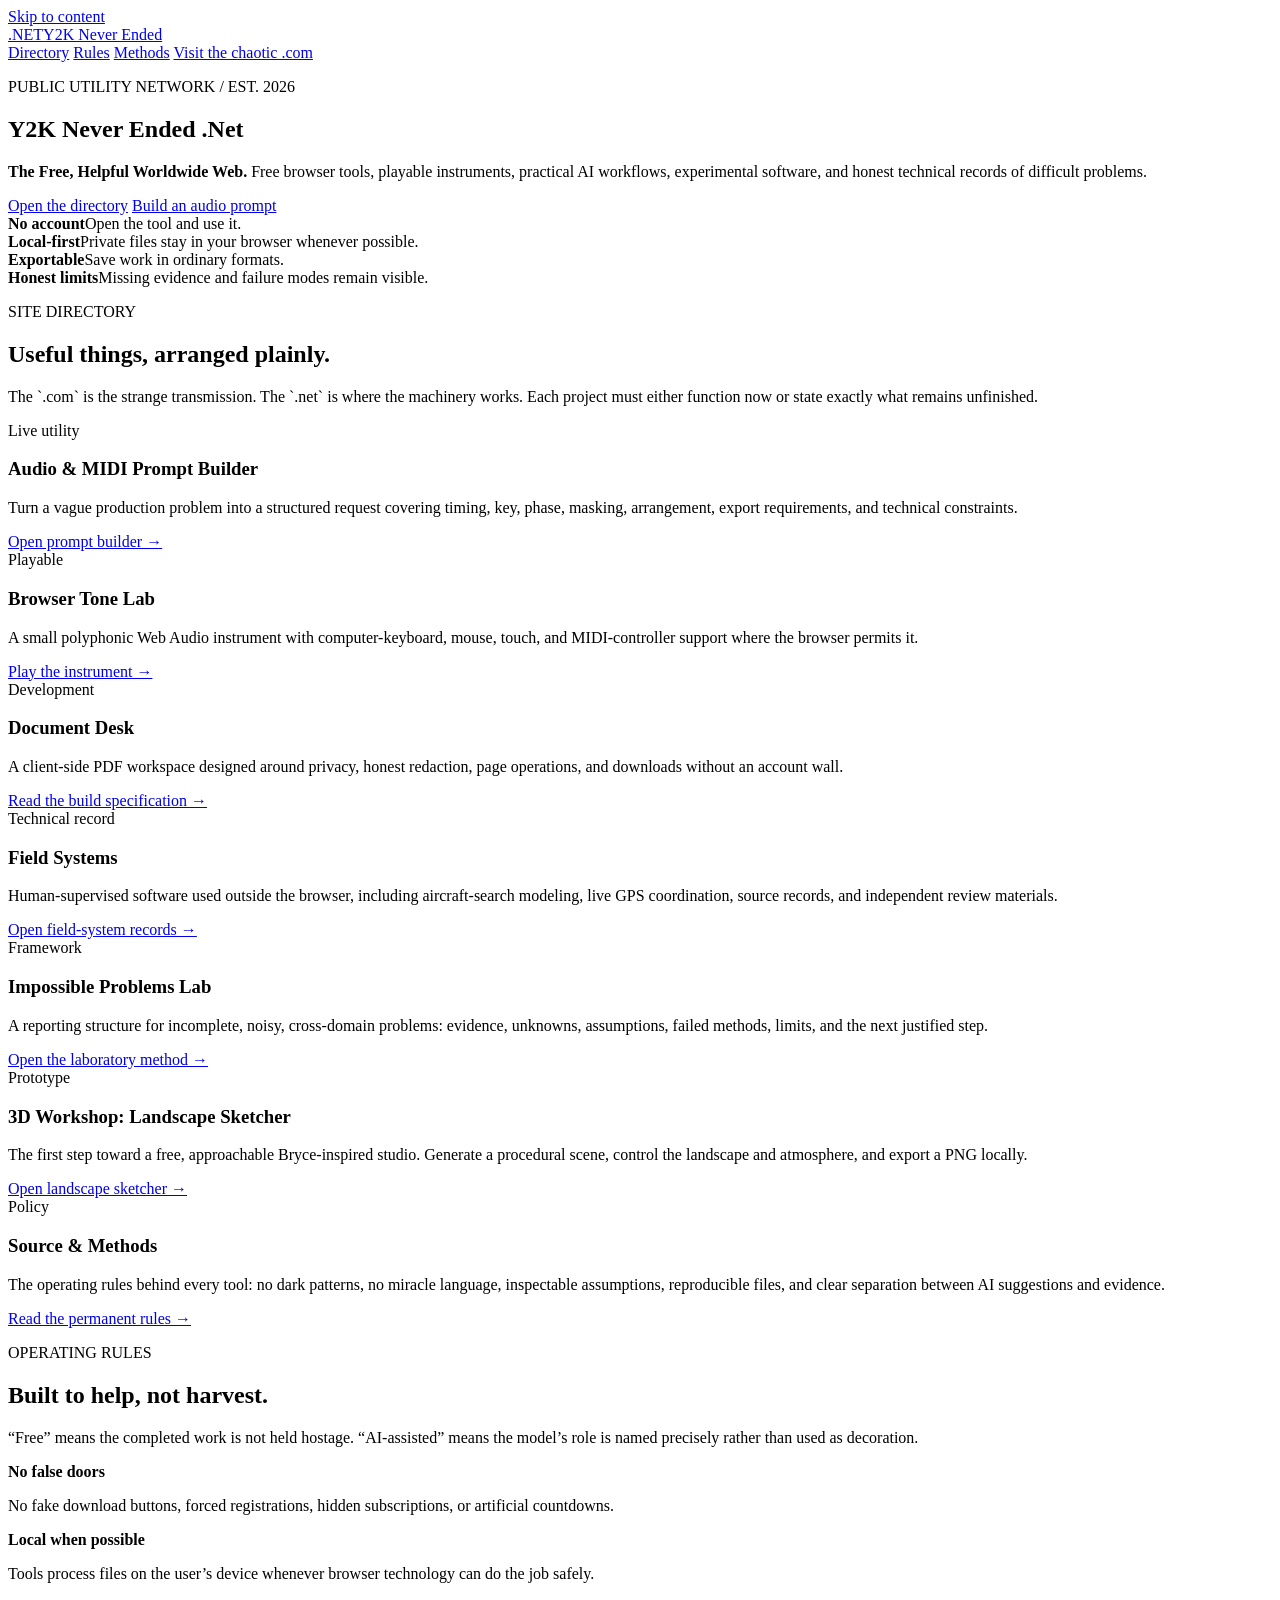
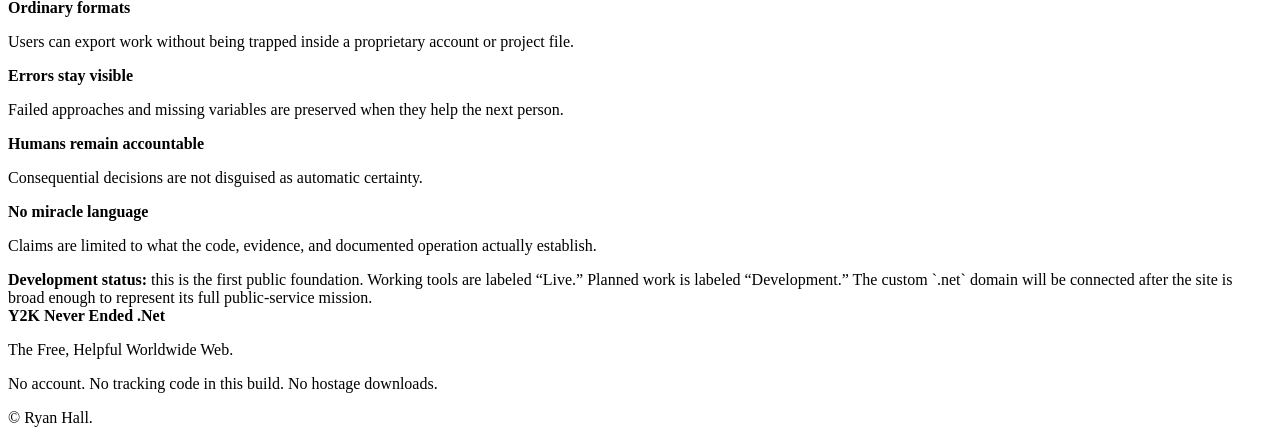
==== index.html @ a74ff634 "Add public utility homepage" ====
<!doctype html>
<html lang="en">
<head>
  <meta charset="utf-8" />
  <meta name="viewport" content="width=device-width, initial-scale=1" />
  <meta name="description" content="Y2K Never Ended .Net: free browser tools, playable instruments, practical AI methods, public-interest software, and technical records." />
  <meta name="theme-color" content="#eee8dc" />
  <title>Y2K Never Ended .Net — The Free, Helpful Worldwide Web</title>
  <link rel="stylesheet" href="styles.css" />
</head>
<body>
  <a class="skip-link" href="#main">Skip to content</a>
  <header class="site-header">
    <a class="brand" href="index.html"><span class="brand-mark">.NET</span><span>Y2K Never Ended</span></a>
    <nav aria-label="Primary navigation">
      <a href="#directory">Directory</a>
      <a href="#rules">Rules</a>
      <a href="methods/index.html">Methods</a>
      <a href="https://y2kneverended.com">Visit the chaotic .com</a>
    </nav>
  </header>

  <main id="main">
    <section class="hero shell">
      <p class="eyebrow">PUBLIC UTILITY NETWORK / EST. 2026</p>
      <h1>Y2K Never Ended <span>.Net</span></h1>
      <p class="hero-copy"><strong>The Free, Helpful Worldwide Web.</strong> Free browser tools, playable instruments, practical AI workflows, experimental software, and honest technical records of difficult problems.</p>
      <div class="hero-actions">
        <a class="button primary" href="#directory">Open the directory</a>
        <a class="button" href="audio/prompt-builder.html">Build an audio prompt</a>
      </div>
    </section>

    <section class="shell" aria-label="Site promises">
      <div class="promise-strip">
        <div><strong>No account</strong><span>Open the tool and use it.</span></div>
        <div><strong>Local-first</strong><span>Private files stay in your browser whenever possible.</span></div>
        <div><strong>Exportable</strong><span>Save work in ordinary formats.</span></div>
        <div><strong>Honest limits</strong><span>Missing evidence and failure modes remain visible.</span></div>
      </div>
    </section>

    <section class="section shell" id="directory">
      <div class="section-heading">
        <div><p class="kicker">SITE DIRECTORY</p><h2>Useful things, arranged plainly.</h2></div>
        <p>The `.com` is the strange transmission. The `.net` is where the machinery works. Each project must either function now or state exactly what remains unfinished.</p>
      </div>

      <div class="directory-grid">
        <article class="directory-card large">
          <span class="status live">Live utility</span>
          <h3>Audio & MIDI Prompt Builder</h3>
          <p>Turn a vague production problem into a structured request covering timing, key, phase, masking, arrangement, export requirements, and technical constraints.</p>
          <a class="card-link" href="audio/prompt-builder.html">Open prompt builder →</a>
        </article>

        <article class="directory-card large">
          <span class="status live">Playable</span>
          <h3>Browser Tone Lab</h3>
          <p>A small polyphonic Web Audio instrument with computer-keyboard, mouse, touch, and MIDI-controller support where the browser permits it.</p>
          <a class="card-link" href="instruments/index.html">Play the instrument →</a>
        </article>

        <article class="directory-card">
          <span class="status building">Development</span>
          <h3>Document Desk</h3>
          <p>A client-side PDF workspace designed around privacy, honest redaction, page operations, and downloads without an account wall.</p>
          <a class="card-link" href="tools/pdf/index.html">Read the build specification →</a>
        </article>

        <article class="directory-card">
          <span class="status live">Technical record</span>
          <h3>Field Systems</h3>
          <p>Human-supervised software used outside the browser, including aircraft-search modeling, live GPS coordination, source records, and independent review materials.</p>
          <a class="card-link" href="field-systems/index.html">Open field-system records →</a>
        </article>

        <article class="directory-card">
          <span class="status live">Framework</span>
          <h3>Impossible Problems Lab</h3>
          <p>A reporting structure for incomplete, noisy, cross-domain problems: evidence, unknowns, assumptions, failed methods, limits, and the next justified step.</p>
          <a class="card-link" href="lab/index.html">Open the laboratory method →</a>
        </article>

        <article class="directory-card large">
          <span class="status live">Prototype</span>
          <h3>3D Workshop: Landscape Sketcher</h3>
          <p>The first step toward a free, approachable Bryce-inspired studio. Generate a procedural scene, control the landscape and atmosphere, and export a PNG locally.</p>
          <a class="card-link" href="3d/index.html">Open landscape sketcher →</a>
        </article>

        <article class="directory-card large">
          <span class="status live">Policy</span>
          <h3>Source & Methods</h3>
          <p>The operating rules behind every tool: no dark patterns, no miracle language, inspectable assumptions, reproducible files, and clear separation between AI suggestions and evidence.</p>
          <a class="card-link" href="methods/index.html">Read the permanent rules →</a>
        </article>
      </div>
    </section>

    <section class="section shell" id="rules">
      <div class="section-heading">
        <div><p class="kicker">OPERATING RULES</p><h2>Built to help, not harvest.</h2></div>
        <p>“Free” means the completed work is not held hostage. “AI-assisted” means the model’s role is named precisely rather than used as decoration.</p>
      </div>
      <div class="rule-grid">
        <div class="rule"><strong>No false doors</strong><p>No fake download buttons, forced registrations, hidden subscriptions, or artificial countdowns.</p></div>
        <div class="rule"><strong>Local when possible</strong><p>Tools process files on the user’s device whenever browser technology can do the job safely.</p></div>
        <div class="rule"><strong>Ordinary formats</strong><p>Users can export work without being trapped inside a proprietary account or project file.</p></div>
        <div class="rule"><strong>Errors stay visible</strong><p>Failed approaches and missing variables are preserved when they help the next person.</p></div>
        <div class="rule"><strong>Humans remain accountable</strong><p>Consequential decisions are not disguised as automatic certainty.</p></div>
        <div class="rule"><strong>No miracle language</strong><p>Claims are limited to what the code, evidence, and documented operation actually establish.</p></div>
      </div>
    </section>

    <section class="section shell">
      <div class="notice"><strong>Development status:</strong> this is the first public foundation. Working tools are labeled “Live.” Planned work is labeled “Development.” The custom `.net` domain will be connected after the site is broad enough to represent its full public-service mission.</div>
    </section>
  </main>

  <footer class="site-footer">
    <div class="shell footer-grid">
      <div><strong>Y2K Never Ended .Net</strong><p>The Free, Helpful Worldwide Web.</p></div>
      <div><p>No account. No tracking code in this build. No hostage downloads.</p><p>© <span data-current-year></span> Ryan Hall.</p></div>
    </div>
  </footer>
  <script src="script.js"></script>
</body>
</html>
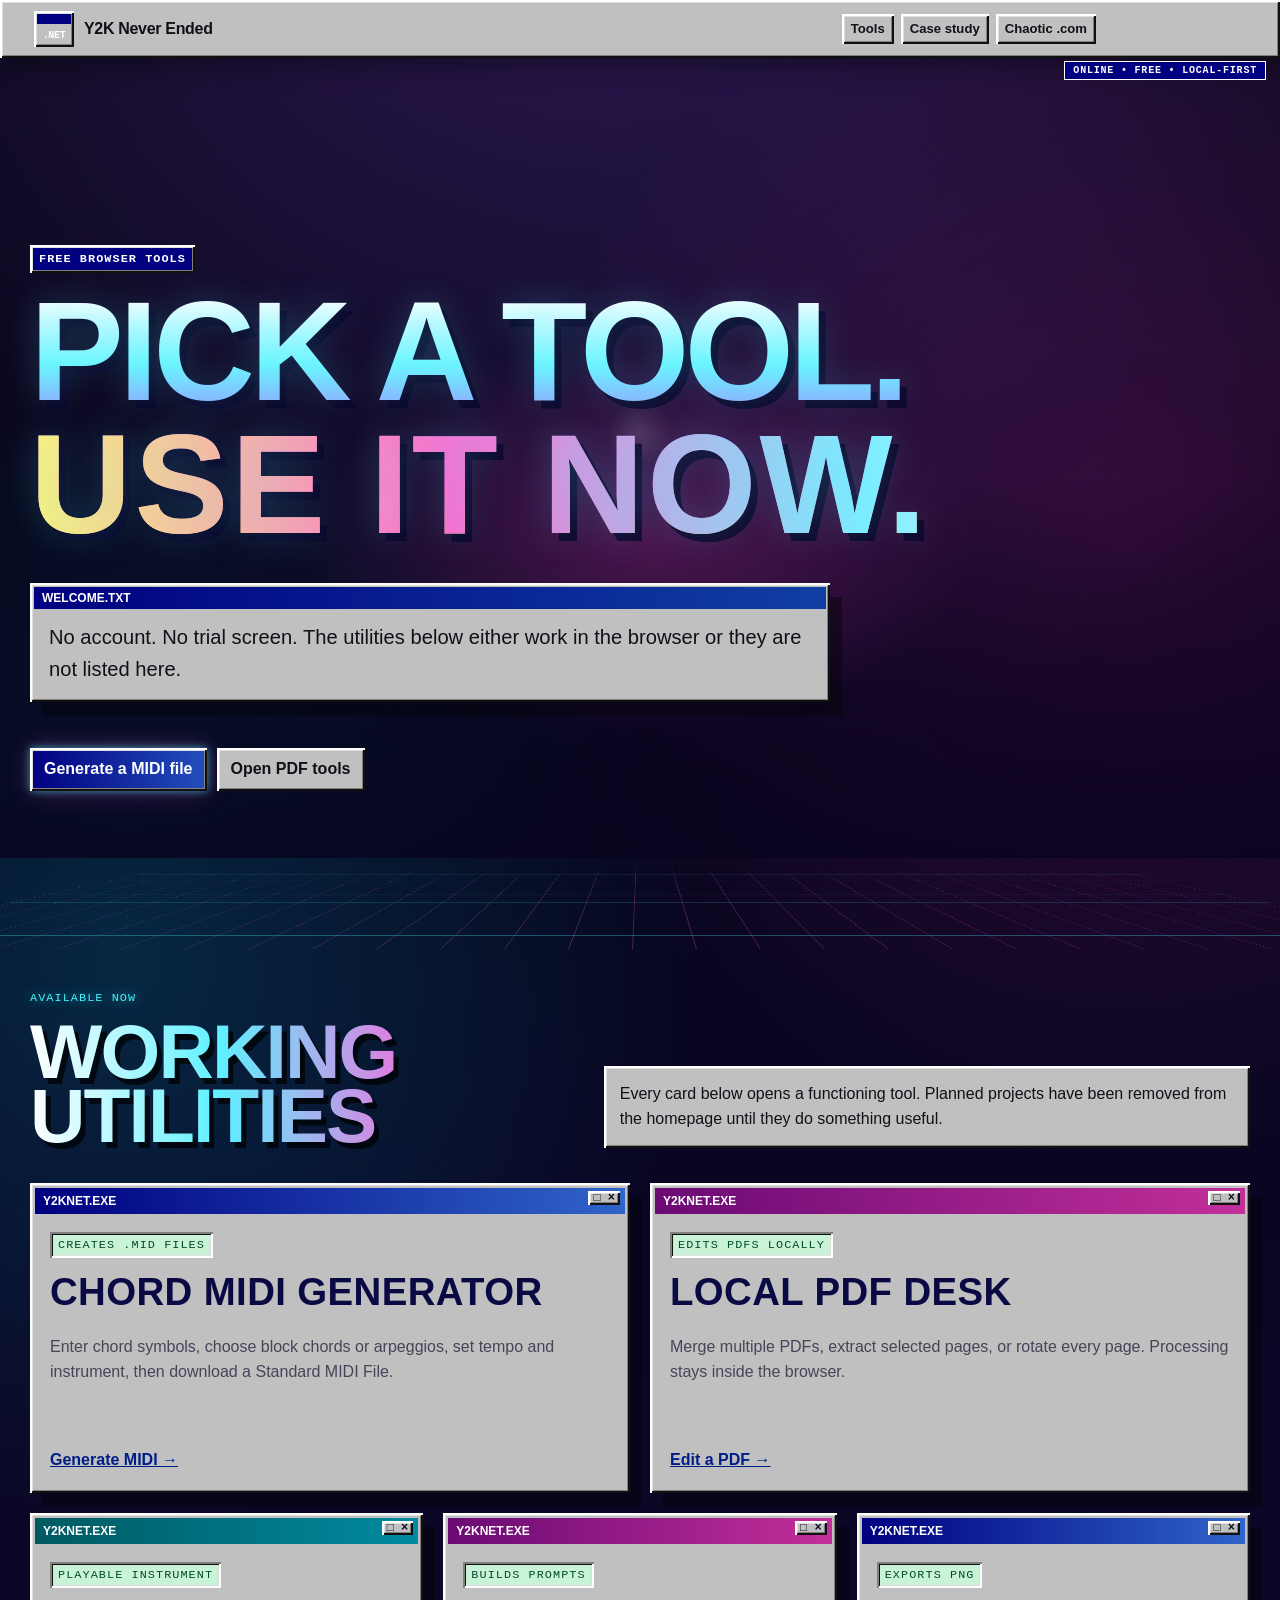
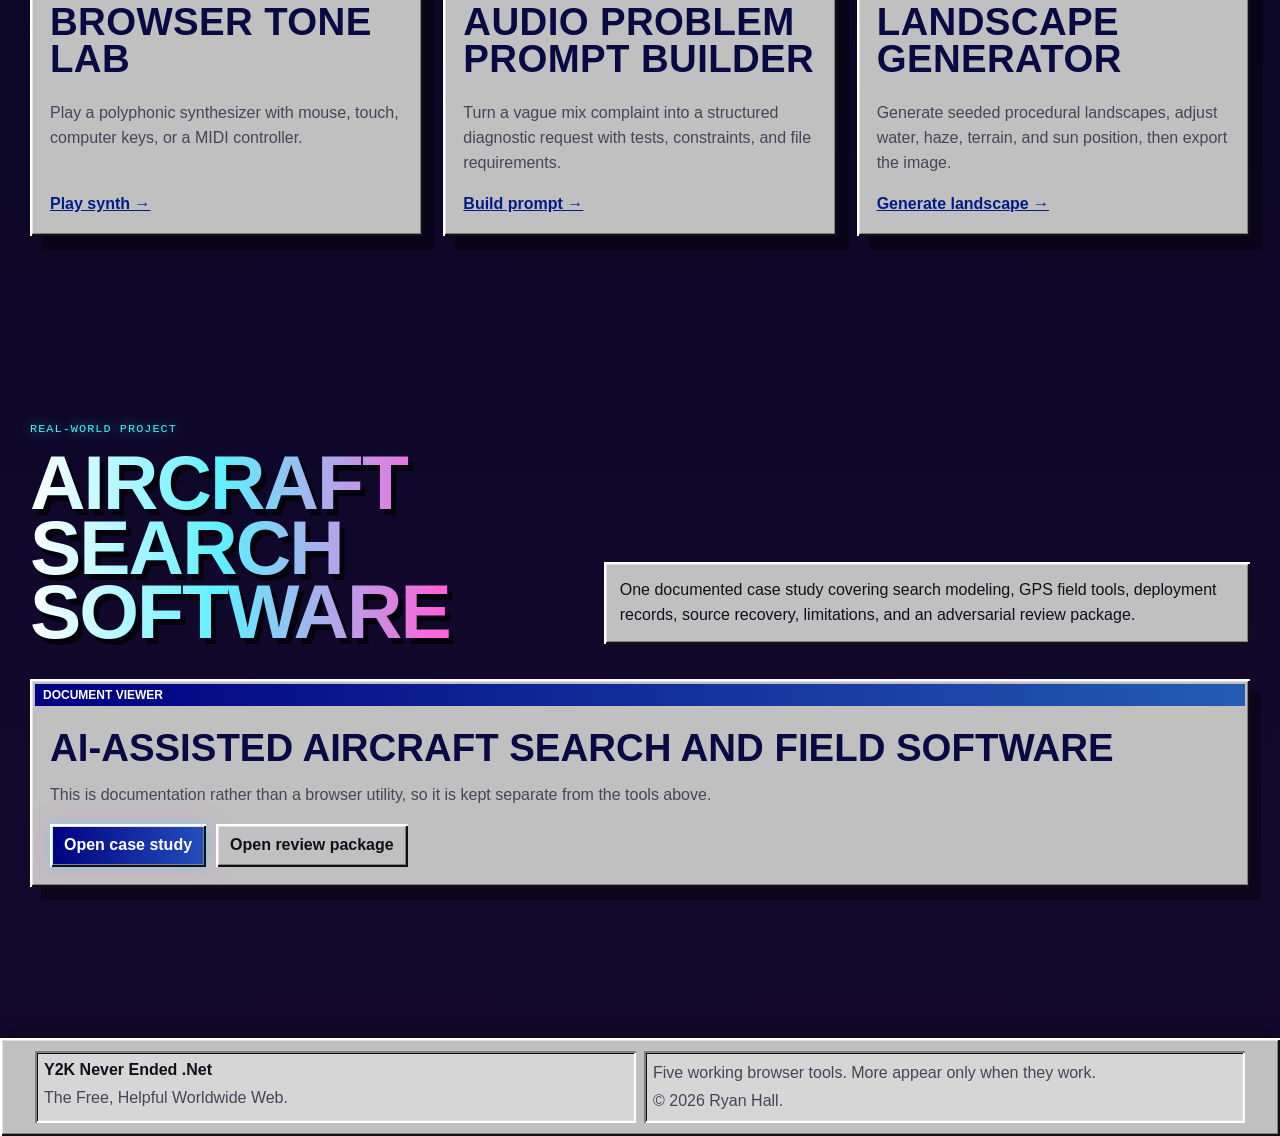
==== commit 0990714f: "Replace manifesto homepage with working tool launcher" ====
--- a/index.html
+++ b/index.html
@@ -3,9 +3,9 @@
 <head>
   <meta charset="utf-8" />
   <meta name="viewport" content="width=device-width, initial-scale=1" />
-  <meta name="description" content="Y2K Never Ended .Net: free browser tools, playable instruments, practical AI methods, public-interest software, and technical records." />
-  <meta name="theme-color" content="#eee8dc" />
-  <title>Y2K Never Ended .Net — The Free, Helpful Worldwide Web</title>
+  <meta name="description" content="Free browser tools for MIDI, audio prompts, PDFs, synthesis, and procedural landscapes." />
+  <meta name="theme-color" content="#050616" />
+  <title>Y2K Never Ended .Net — Free Browser Tools</title>
   <link rel="stylesheet" href="styles.css" />
 </head>
 <body>
@@ -13,115 +13,87 @@
   <header class="site-header">
     <a class="brand" href="index.html"><span class="brand-mark">.NET</span><span>Y2K Never Ended</span></a>
     <nav aria-label="Primary navigation">
-      <a href="#directory">Directory</a>
-      <a href="#rules">Rules</a>
-      <a href="methods/index.html">Methods</a>
-      <a href="https://y2kneverended.com">Visit the chaotic .com</a>
+      <a href="#tools">Tools</a>
+      <a href="#case-study">Case study</a>
+      <a href="https://y2kneverended.com">Chaotic .com</a>
     </nav>
   </header>
 
   <main id="main">
     <section class="hero shell">
-      <p class="eyebrow">PUBLIC UTILITY NETWORK / EST. 2026</p>
-      <h1>Y2K Never Ended <span>.Net</span></h1>
-      <p class="hero-copy"><strong>The Free, Helpful Worldwide Web.</strong> Free browser tools, playable instruments, practical AI workflows, experimental software, and honest technical records of difficult problems.</p>
+      <p class="eyebrow">FREE BROWSER TOOLS</p>
+      <h1>Pick a tool.<span>Use it now.</span></h1>
+      <p class="hero-copy">No account. No trial screen. The utilities below either work in the browser or they are not listed here.</p>
       <div class="hero-actions">
-        <a class="button primary" href="#directory">Open the directory</a>
-        <a class="button" href="audio/prompt-builder.html">Build an audio prompt</a>
+        <a class="button primary" href="audio/midi-generator.html">Generate a MIDI file</a>
+        <a class="button" href="tools/pdf/index.html">Open PDF tools</a>
       </div>
     </section>
 
-    <section class="shell" aria-label="Site promises">
-      <div class="promise-strip">
-        <div><strong>No account</strong><span>Open the tool and use it.</span></div>
-        <div><strong>Local-first</strong><span>Private files stay in your browser whenever possible.</span></div>
-        <div><strong>Exportable</strong><span>Save work in ordinary formats.</span></div>
-        <div><strong>Honest limits</strong><span>Missing evidence and failure modes remain visible.</span></div>
-      </div>
-    </section>
-
-    <section class="section shell" id="directory">
+    <section class="section shell" id="tools">
       <div class="section-heading">
-        <div><p class="kicker">SITE DIRECTORY</p><h2>Useful things, arranged plainly.</h2></div>
-        <p>The `.com` is the strange transmission. The `.net` is where the machinery works. Each project must either function now or state exactly what remains unfinished.</p>
+        <div><p class="kicker">AVAILABLE NOW</p><h2>Working utilities</h2></div>
+        <p>Every card below opens a functioning tool. Planned projects have been removed from the homepage until they do something useful.</p>
       </div>
 
       <div class="directory-grid">
         <article class="directory-card large">
-          <span class="status live">Live utility</span>
-          <h3>Audio & MIDI Prompt Builder</h3>
-          <p>Turn a vague production problem into a structured request covering timing, key, phase, masking, arrangement, export requirements, and technical constraints.</p>
-          <a class="card-link" href="audio/prompt-builder.html">Open prompt builder →</a>
+          <span class="status live">Creates .mid files</span>
+          <h3>Chord MIDI Generator</h3>
+          <p>Enter chord symbols, choose block chords or arpeggios, set tempo and instrument, then download a Standard MIDI File.</p>
+          <a class="card-link" href="audio/midi-generator.html">Generate MIDI →</a>
         </article>
 
         <article class="directory-card large">
-          <span class="status live">Playable</span>
-          <h3>Browser Tone Lab</h3>
-          <p>A small polyphonic Web Audio instrument with computer-keyboard, mouse, touch, and MIDI-controller support where the browser permits it.</p>
-          <a class="card-link" href="instruments/index.html">Play the instrument →</a>
+          <span class="status live">Edits PDFs locally</span>
+          <h3>Local PDF Desk</h3>
+          <p>Merge multiple PDFs, extract selected pages, or rotate every page. Processing stays inside the browser.</p>
+          <a class="card-link" href="tools/pdf/index.html">Edit a PDF →</a>
         </article>
 
         <article class="directory-card">
-          <span class="status building">Development</span>
-          <h3>Document Desk</h3>
-          <p>A client-side PDF workspace designed around privacy, honest redaction, page operations, and downloads without an account wall.</p>
-          <a class="card-link" href="tools/pdf/index.html">Read the build specification →</a>
+          <span class="status live">Playable instrument</span>
+          <h3>Browser Tone Lab</h3>
+          <p>Play a polyphonic synthesizer with mouse, touch, computer keys, or a MIDI controller.</p>
+          <a class="card-link" href="instruments/index.html">Play synth →</a>
         </article>
 
         <article class="directory-card">
-          <span class="status live">Technical record</span>
-          <h3>Field Systems</h3>
-          <p>Human-supervised software used outside the browser, including aircraft-search modeling, live GPS coordination, source records, and independent review materials.</p>
-          <a class="card-link" href="field-systems/index.html">Open field-system records →</a>
+          <span class="status live">Builds prompts</span>
+          <h3>Audio Problem Prompt Builder</h3>
+          <p>Turn a vague mix complaint into a structured diagnostic request with tests, constraints, and file requirements.</p>
+          <a class="card-link" href="audio/prompt-builder.html">Build prompt →</a>
         </article>
 
         <article class="directory-card">
-          <span class="status live">Framework</span>
-          <h3>Impossible Problems Lab</h3>
-          <p>A reporting structure for incomplete, noisy, cross-domain problems: evidence, unknowns, assumptions, failed methods, limits, and the next justified step.</p>
-          <a class="card-link" href="lab/index.html">Open the laboratory method →</a>
-        </article>
-
-        <article class="directory-card large">
-          <span class="status live">Prototype</span>
-          <h3>3D Workshop: Landscape Sketcher</h3>
-          <p>The first step toward a free, approachable Bryce-inspired studio. Generate a procedural scene, control the landscape and atmosphere, and export a PNG locally.</p>
-          <a class="card-link" href="3d/index.html">Open landscape sketcher →</a>
-        </article>
-
-        <article class="directory-card large">
-          <span class="status live">Policy</span>
-          <h3>Source & Methods</h3>
-          <p>The operating rules behind every tool: no dark patterns, no miracle language, inspectable assumptions, reproducible files, and clear separation between AI suggestions and evidence.</p>
-          <a class="card-link" href="methods/index.html">Read the permanent rules →</a>
+          <span class="status live">Exports PNG</span>
+          <h3>Landscape Generator</h3>
+          <p>Generate seeded procedural landscapes, adjust water, haze, terrain, and sun position, then export the image.</p>
+          <a class="card-link" href="3d/index.html">Generate landscape →</a>
         </article>
       </div>
     </section>
 
-    <section class="section shell" id="rules">
+    <section class="section shell" id="case-study">
       <div class="section-heading">
-        <div><p class="kicker">OPERATING RULES</p><h2>Built to help, not harvest.</h2></div>
-        <p>“Free” means the completed work is not held hostage. “AI-assisted” means the model’s role is named precisely rather than used as decoration.</p>
+        <div><p class="kicker">REAL-WORLD PROJECT</p><h2>Aircraft search software</h2></div>
+        <p>One documented case study covering search modeling, GPS field tools, deployment records, source recovery, limitations, and an adversarial review package.</p>
       </div>
-      <div class="rule-grid">
-        <div class="rule"><strong>No false doors</strong><p>No fake download buttons, forced registrations, hidden subscriptions, or artificial countdowns.</p></div>
-        <div class="rule"><strong>Local when possible</strong><p>Tools process files on the user’s device whenever browser technology can do the job safely.</p></div>
-        <div class="rule"><strong>Ordinary formats</strong><p>Users can export work without being trapped inside a proprietary account or project file.</p></div>
-        <div class="rule"><strong>Errors stay visible</strong><p>Failed approaches and missing variables are preserved when they help the next person.</p></div>
-        <div class="rule"><strong>Humans remain accountable</strong><p>Consequential decisions are not disguised as automatic certainty.</p></div>
-        <div class="rule"><strong>No miracle language</strong><p>Claims are limited to what the code, evidence, and documented operation actually establish.</p></div>
+      <div class="record">
+        <h2>AI-Assisted Aircraft Search and Field Software</h2>
+        <p>This is documentation rather than a browser utility, so it is kept separate from the tools above.</p>
+        <div class="action-row">
+          <a class="button primary" href="https://floydclaptonblues.github.io/MyCV/">Open case study</a>
+          <a class="button" href="https://floydclaptonblues.github.io/MyCV/review/">Open review package</a>
+        </div>
       </div>
-    </section>
-
-    <section class="section shell">
-      <div class="notice"><strong>Development status:</strong> this is the first public foundation. Working tools are labeled “Live.” Planned work is labeled “Development.” The custom `.net` domain will be connected after the site is broad enough to represent its full public-service mission.</div>
     </section>
   </main>
 
   <footer class="site-footer">
     <div class="shell footer-grid">
       <div><strong>Y2K Never Ended .Net</strong><p>The Free, Helpful Worldwide Web.</p></div>
-      <div><p>No account. No tracking code in this build. No hostage downloads.</p><p>© <span data-current-year></span> Ryan Hall.</p></div>
+      <div><p>Five working browser tools. More appear only when they work.</p><p>© <span data-current-year></span> Ryan Hall.</p></div>
     </div>
   </footer>
   <script src="script.js"></script>
--- a/styles.css
+++ b/styles.css
@@ -0,0 +1,644 @@
+:root {
+  color-scheme: dark;
+  --space: #050616;
+  --space-2: #0d0a2b;
+  --space-3: #231047;
+  --win-gray: #c0c0c0;
+  --win-light: #ffffff;
+  --win-mid: #dfdfdf;
+  --win-shadow: #808080;
+  --win-dark: #101010;
+  --win-blue: #000080;
+  --win-blue-2: #103fa3;
+  --ink: #101018;
+  --muted: #454558;
+  --cyan: #43f4ff;
+  --pink: #ff57d6;
+  --violet: #936dff;
+  --yellow: #fff37a;
+  --green: #00a978;
+  --amber: #8c5500;
+  --red: #bd1d45;
+  --panel: var(--win-gray);
+  --panel-solid: var(--win-gray);
+  --line: var(--win-shadow);
+  --radius: 0;
+  --mono: "Lucida Console", "Courier New", monospace;
+  --sans: Tahoma, "MS Sans Serif", Verdana, Arial, sans-serif;
+  --display: Impact, Haettenschweiler, "Arial Black", "Franklin Gothic Heavy", sans-serif;
+  --outset: inset 2px 2px 0 var(--win-light), inset -2px -2px 0 var(--win-dark), inset 3px 3px 0 var(--win-mid), inset -3px -3px 0 var(--win-shadow);
+  --inset: inset 2px 2px 0 var(--win-shadow), inset -2px -2px 0 var(--win-light), inset 3px 3px 0 var(--win-dark), inset -3px -3px 0 var(--win-mid);
+  --neon-shadow: 0 0 8px rgba(67, 244, 255, .58), 0 0 24px rgba(255, 87, 214, .28);
+}
+
+* { box-sizing: border-box; }
+html { scroll-behavior: smooth; background: var(--space); }
+body {
+  position: relative;
+  min-height: 100vh;
+  margin: 0;
+  overflow-x: hidden;
+  color: #f6f6ff;
+  font-family: var(--sans);
+  line-height: 1.55;
+  background:
+    radial-gradient(circle at 48% -10%, rgba(151, 80, 255, .34), transparent 34%),
+    radial-gradient(circle at 88% 20%, rgba(255, 40, 189, .18), transparent 25%),
+    radial-gradient(circle at 10% 35%, rgba(0, 219, 255, .16), transparent 27%),
+    linear-gradient(180deg, #02030d 0%, #090624 45%, #15092f 100%);
+}
+body::before,
+body::after {
+  content: "";
+  position: fixed;
+  inset: -20%;
+  z-index: -2;
+  pointer-events: none;
+}
+body::before {
+  opacity: .9;
+  background-image:
+    radial-gradient(circle, rgba(255,255,255,.95) 0 1px, transparent 1.6px),
+    radial-gradient(circle, rgba(102,237,255,.85) 0 1px, transparent 1.8px),
+    radial-gradient(circle, rgba(255,109,216,.72) 0 1px, transparent 1.8px),
+    radial-gradient(circle, rgba(255,255,255,.55) 0 1.5px, transparent 2px);
+  background-size: 92px 92px, 147px 147px, 213px 213px, 327px 327px;
+  background-position: 5px 11px, 42px 68px, 106px 15px, 180px 130px;
+  animation: star-drift 85s linear infinite;
+}
+body::after {
+  z-index: -1;
+  opacity: .24;
+  background:
+    repeating-linear-gradient(0deg, transparent 0 3px, rgba(255,255,255,.045) 3px 4px),
+    linear-gradient(90deg, rgba(0,0,0,.12), transparent 25%, rgba(255,255,255,.035) 50%, transparent 75%, rgba(0,0,0,.12));
+  mix-blend-mode: screen;
+}
+@keyframes star-drift {
+  from { transform: translate3d(0, 0, 0) rotate(0deg); }
+  to { transform: translate3d(-90px, 120px, 0) rotate(.6deg); }
+}
+
+main,
+.site-header,
+.site-footer { position: relative; z-index: 1; }
+
+a { color: #001d87; font-weight: 700; }
+a:hover { color: #7b006d; }
+button, input, textarea, select { font: inherit; }
+button, .button { min-height: 42px; }
+img, canvas { max-width: 100%; }
+
+.skip-link {
+  position: fixed;
+  left: 12px;
+  top: -90px;
+  z-index: 1000;
+  padding: 9px 14px;
+  background: var(--win-gray);
+  color: var(--ink);
+  box-shadow: var(--outset);
+}
+.skip-link:focus { top: 12px; }
+
+.site-header {
+  position: sticky;
+  top: 0;
+  z-index: 50;
+  display: flex;
+  align-items: center;
+  justify-content: space-between;
+  gap: 18px;
+  min-height: 58px;
+  padding: 8px clamp(12px, 3vw, 34px);
+  color: var(--ink);
+  background: var(--win-gray);
+  border: 0;
+  box-shadow: var(--outset), 0 8px 24px rgba(0,0,0,.38);
+}
+.site-header::after {
+  content: "ONLINE • FREE • LOCAL-FIRST";
+  position: absolute;
+  right: 14px;
+  bottom: -22px;
+  padding: 3px 8px;
+  color: #fff;
+  background: var(--win-blue);
+  border: 1px solid var(--win-light);
+  font: 700 10px var(--mono);
+  letter-spacing: .08em;
+}
+.brand {
+  display: flex;
+  align-items: center;
+  gap: 10px;
+  color: var(--ink);
+  text-decoration: none;
+  font-weight: 800;
+  letter-spacing: -.02em;
+}
+.brand-mark {
+  display: grid;
+  place-items: center;
+  width: 40px;
+  height: 36px;
+  padding-top: 12px;
+  color: #fff;
+  background:
+    linear-gradient(var(--win-blue), var(--win-blue)) top 3px left 3px / calc(100% - 6px) 10px no-repeat,
+    var(--win-gray);
+  border: 0;
+  border-radius: 0;
+  box-shadow: var(--outset);
+  font: 700 10px var(--mono);
+}
+.site-header nav { display: flex; flex-wrap: wrap; gap: 7px; padding-right: 150px; }
+.site-header nav a {
+  min-height: 30px;
+  display: inline-flex;
+  align-items: center;
+  padding: 5px 9px;
+  color: var(--ink);
+  text-decoration: none;
+  font-size: .82rem;
+  font-weight: 700;
+  background: var(--win-gray);
+  box-shadow: var(--outset);
+}
+.site-header nav a:hover,
+.site-header nav a:focus-visible { color: var(--ink); background: var(--win-mid); }
+
+.shell { width: min(1220px, calc(100% - 34px)); margin-inline: auto; }
+.hero {
+  position: relative;
+  isolation: isolate;
+  min-height: 650px;
+  display: flex;
+  flex-direction: column;
+  justify-content: center;
+  padding: clamp(100px, 14vw, 175px) 0 100px;
+}
+.hero::before {
+  content: "";
+  position: absolute;
+  inset: 8% -7% 4%;
+  z-index: -2;
+  background:
+    radial-gradient(circle at 50% 42%, rgba(255,255,255,.14), transparent 4%),
+    radial-gradient(ellipse at 50% 56%, rgba(255, 62, 203, .24), transparent 34%),
+    linear-gradient(180deg, transparent 0 48%, rgba(8,3,30,.3) 62%, rgba(8,3,30,.8) 100%);
+}
+.hero::after {
+  content: "";
+  position: absolute;
+  left: -18vw;
+  right: -18vw;
+  bottom: -7%;
+  height: 43%;
+  z-index: -1;
+  opacity: .58;
+  background-image:
+    linear-gradient(rgba(67,244,255,.55) 1px, transparent 1px),
+    linear-gradient(90deg, rgba(255,87,214,.5) 1px, transparent 1px);
+  background-size: 64px 36px;
+  transform: perspective(380px) rotateX(64deg);
+  transform-origin: bottom;
+  mask-image: linear-gradient(to bottom, transparent 0%, #000 34%, #000 100%);
+}
+.eyebrow, .kicker, .status, .tag {
+  font-family: var(--mono);
+  letter-spacing: .09em;
+  text-transform: uppercase;
+  font-size: .74rem;
+}
+.eyebrow {
+  width: fit-content;
+  margin-bottom: 14px;
+  padding: 5px 9px;
+  color: #fff;
+  background: var(--win-blue);
+  box-shadow: var(--outset);
+  font-weight: 700;
+}
+.hero h1,
+.page-hero h1,
+.section-heading h2 {
+  font-family: var(--display);
+  font-weight: 900;
+  text-transform: uppercase;
+}
+.hero h1 {
+  max-width: 1100px;
+  margin: 10px 0 24px;
+  font-size: clamp(4rem, 11vw, 10.2rem);
+  line-height: .78;
+  letter-spacing: -.035em;
+  color: transparent;
+  background: linear-gradient(180deg, #ffffff 0%, #6ff7ff 28%, #a67cff 56%, #ff5dcc 78%, #fff278 100%);
+  -webkit-background-clip: text;
+  background-clip: text;
+  filter: drop-shadow(7px 8px 0 rgba(9,4,40,.88));
+  text-shadow: 0 0 34px rgba(78, 234, 255, .22);
+}
+.hero h1 span {
+  display: block;
+  margin-top: .16em;
+  color: transparent;
+  background: linear-gradient(90deg, #fff37a 0%, #ff6bcf 38%, #7feeff 76%, #fff 100%);
+  -webkit-background-clip: text;
+  background-clip: text;
+  letter-spacing: .02em;
+}
+.hero-copy {
+  max-width: 800px;
+  padding: 17px 19px;
+  color: var(--ink);
+  background: var(--win-gray);
+  box-shadow: var(--outset), 12px 14px 0 rgba(0,0,0,.38);
+  font-size: clamp(1.02rem, 2vw, 1.26rem);
+}
+.hero-copy::before {
+  content: "WELCOME.TXT";
+  display: block;
+  margin: -13px -15px 13px;
+  padding: 4px 8px;
+  color: #fff;
+  background: linear-gradient(90deg, var(--win-blue), var(--win-blue-2));
+  font: 700 12px var(--sans);
+}
+.hero-actions { display: flex; flex-wrap: wrap; gap: 10px; margin-top: 26px; }
+
+.button, button {
+  display: inline-flex;
+  align-items: center;
+  justify-content: center;
+  gap: 8px;
+  border: 0;
+  border-radius: 0;
+  padding: 9px 14px;
+  color: var(--ink);
+  background: var(--win-gray);
+  text-decoration: none;
+  cursor: pointer;
+  box-shadow: var(--outset);
+  transition: filter .12s ease;
+}
+.button:hover, button:hover { color: var(--ink); filter: brightness(1.04); }
+.button:active, button:active { box-shadow: var(--inset); transform: translate(1px,1px); }
+.button.primary, button.primary {
+  color: #fff;
+  background: linear-gradient(90deg, var(--win-blue), #244fbd);
+  box-shadow: var(--outset), var(--neon-shadow);
+}
+.button.quiet { box-shadow: var(--outset); }
+
+.promise-strip {
+  display: grid;
+  grid-template-columns: repeat(4, 1fr);
+  gap: 3px;
+  padding: 3px;
+  color: var(--ink);
+  background: var(--win-gray);
+  border: 0;
+  border-radius: 0;
+  overflow: hidden;
+  box-shadow: var(--outset), 14px 15px 0 rgba(0,0,0,.32);
+}
+.promise-strip div {
+  padding: 19px;
+  background: #eeeeee;
+  box-shadow: var(--inset);
+}
+.promise-strip strong { display: block; margin-bottom: 4px; color: var(--win-blue); }
+.promise-strip span { color: var(--muted); font-size: .88rem; }
+
+.section { padding: 86px 0; }
+.section-heading { display: grid; grid-template-columns: .9fr 1.1fr; gap: 45px; align-items: end; margin-bottom: 35px; }
+.section-heading h2 {
+  margin: 0;
+  font-size: clamp(2.8rem, 6vw, 6.2rem);
+  line-height: .84;
+  letter-spacing: -.025em;
+  color: transparent;
+  background: linear-gradient(90deg, #fff 0%, #5ff0ff 36%, #ff61d8 78%, #fff37a 100%);
+  -webkit-background-clip: text;
+  background-clip: text;
+  filter: drop-shadow(5px 6px 0 rgba(0,0,0,.72));
+}
+.section-heading > p {
+  margin: 0;
+  padding: 16px;
+  color: var(--ink);
+  background: var(--win-gray);
+  box-shadow: var(--outset);
+  font-size: 1rem;
+}
+.kicker { color: var(--cyan); text-shadow: 0 0 12px rgba(67,244,255,.65); }
+
+.directory-grid { display: grid; grid-template-columns: repeat(12, 1fr); gap: 20px; }
+.directory-card {
+  position: relative;
+  grid-column: span 4;
+  min-height: 310px;
+  display: flex;
+  flex-direction: column;
+  padding: 49px 20px 20px;
+  color: var(--ink);
+  background: var(--win-gray);
+  border: 0;
+  border-radius: 0;
+  box-shadow: var(--outset), 12px 14px 0 rgba(0,0,0,.38);
+}
+.directory-card::before {
+  content: "Y2KNET.EXE";
+  position: absolute;
+  top: 5px;
+  left: 5px;
+  right: 5px;
+  height: 26px;
+  display: flex;
+  align-items: center;
+  padding: 0 8px;
+  color: #fff;
+  background: linear-gradient(90deg, var(--win-blue), #2f64c9);
+  font: 700 12px var(--sans);
+}
+.directory-card::after {
+  content: "□  ×";
+  position: absolute;
+  top: 8px;
+  right: 10px;
+  padding: 0 5px;
+  color: var(--ink);
+  background: var(--win-gray);
+  box-shadow: var(--outset);
+  font: 700 12px var(--mono);
+}
+.directory-card:nth-child(2n)::before { background: linear-gradient(90deg, #6b0a74, #c22f9a); }
+.directory-card:nth-child(3n)::before { background: linear-gradient(90deg, #005a62, #008aa0); }
+.directory-card.large { grid-column: span 6; }
+.directory-card h3 {
+  margin: 16px 0 8px;
+  color: #090943;
+  font-family: var(--display);
+  font-size: clamp(1.8rem, 3vw, 2.7rem);
+  line-height: .95;
+  letter-spacing: .01em;
+  text-transform: uppercase;
+}
+.directory-card p { color: var(--muted); }
+.directory-card .card-link { margin-top: auto; font-weight: 800; }
+.status {
+  align-self: flex-start;
+  padding: 4px 8px;
+  color: var(--ink);
+  background: #efefef;
+  border: 0;
+  border-radius: 0;
+  box-shadow: var(--inset);
+}
+.status.live { color: #004b2c; background: #c9f3d6; }
+.status.building { color: #6f3e00; background: #fff0b7; }
+
+.rule-grid { display: grid; grid-template-columns: repeat(3, 1fr); gap: 18px; }
+.rule {
+  min-height: 190px;
+  padding: 47px 18px 18px;
+  color: var(--ink);
+  background: var(--win-gray);
+  border: 0;
+  box-shadow: var(--outset), 9px 10px 0 rgba(0,0,0,.3);
+  position: relative;
+}
+.rule::before {
+  content: "SYSTEM POLICY";
+  position: absolute;
+  top: 5px;
+  left: 5px;
+  right: 5px;
+  padding: 4px 7px;
+  color: #fff;
+  background: var(--win-blue);
+  font: 700 11px var(--sans);
+}
+.rule strong { display: block; margin-bottom: 8px; color: var(--win-blue); font-size: 1.05rem; }
+.rule p { color: var(--muted); margin: 0; }
+
+.notice, .workbench, .content-panel {
+  color: var(--ink);
+  background: var(--win-gray);
+  border: 0;
+  border-radius: 0;
+  box-shadow: var(--outset), 14px 16px 0 rgba(0,0,0,.36);
+}
+.notice {
+  position: relative;
+  padding: 48px 18px 18px;
+}
+.notice::before {
+  content: "INFORMATION";
+  position: absolute;
+  top: 5px;
+  left: 5px;
+  right: 5px;
+  padding: 4px 8px;
+  color: #fff;
+  background: linear-gradient(90deg, var(--win-blue), #315cc0);
+  font: 700 12px var(--sans);
+}
+.notice strong { color: var(--win-blue); }
+
+.page-hero { position: relative; padding: 100px 0 55px; }
+.page-hero::after {
+  content: "";
+  position: absolute;
+  left: -5%; right: -5%; bottom: 20px;
+  height: 1px;
+  background: linear-gradient(90deg, transparent, var(--cyan), var(--pink), transparent);
+  box-shadow: 0 0 18px var(--cyan);
+}
+.page-hero h1 {
+  max-width: 1120px;
+  margin: 12px 0 18px;
+  font-size: clamp(3.4rem, 8vw, 8rem);
+  line-height: .82;
+  letter-spacing: -.02em;
+  color: transparent;
+  background: linear-gradient(90deg, #fff 0%, #56efff 34%, #af74ff 60%, #ff5fd1 82%, #fff37a 100%);
+  -webkit-background-clip: text;
+  background-clip: text;
+  filter: drop-shadow(6px 7px 0 rgba(0,0,0,.72));
+}
+.page-hero p:not(.breadcrumb):not(.eyebrow) {
+  max-width: 800px;
+  padding: 15px 17px;
+  color: var(--ink);
+  background: var(--win-gray);
+  box-shadow: var(--outset);
+  font-size: 1.05rem;
+}
+.breadcrumb { font-family: var(--mono); font-size: .78rem; }
+.breadcrumb a { color: var(--cyan); text-shadow: 0 0 9px rgba(67,244,255,.55); }
+
+.workbench {
+  position: relative;
+  padding: clamp(54px, 6vw, 72px) clamp(18px, 4vw, 38px) clamp(25px, 4vw, 38px);
+  margin: 28px 0 80px;
+}
+.workbench::before {
+  content: "Y2K NEVER ENDED .NET — WORKBENCH";
+  position: absolute;
+  top: 5px;
+  left: 5px;
+  right: 5px;
+  min-height: 28px;
+  display: flex;
+  align-items: center;
+  padding: 0 9px;
+  color: #fff;
+  background: linear-gradient(90deg, var(--win-blue), #315fc1 75%, #8c2a8c);
+  font: 700 12px var(--sans);
+}
+.form-grid { display: grid; grid-template-columns: repeat(2, 1fr); gap: 18px; }
+.field { display: grid; gap: 7px; }
+.field.full { grid-column: 1 / -1; }
+.field label { font-weight: 800; }
+.field small { color: var(--muted); }
+input, textarea, select {
+  width: 100%;
+  border: 0;
+  border-radius: 0;
+  padding: 10px 11px;
+  color: var(--ink);
+  background: #fff;
+  box-shadow: var(--inset);
+}
+input[type="range"] {
+  accent-color: #162ea1;
+  background: #e8e8e8;
+}
+textarea { min-height: 116px; resize: vertical; }
+input:focus, textarea:focus, select:focus, button:focus-visible, a:focus-visible {
+  outline: 2px dotted #000;
+  outline-offset: 2px;
+}
+.output-box { margin-top: 26px; padding-top: 20px; border-top: 2px groove #fff; }
+.output-box textarea { min-height: 330px; font-family: var(--mono); font-size: .86rem; }
+.action-row { display: flex; flex-wrap: wrap; gap: 10px; margin-top: 13px; }
+.feedback { min-height: 1.5em; color: #00492e; font-weight: 800; }
+
+.keyboard { display: grid; grid-template-columns: repeat(13, minmax(42px, 1fr)); gap: 5px; margin: 27px 0; }
+.key {
+  position: relative;
+  min-height: 160px;
+  padding: 10px 5px;
+  align-items: flex-end;
+  color: var(--ink);
+  background: #fff;
+  box-shadow: var(--outset);
+  user-select: none;
+  touch-action: none;
+}
+.key.sharp { background: #181823; color: #fff; min-height: 115px; align-self: start; }
+.key.active {
+  color: #001029;
+  background: linear-gradient(180deg, #6af7ff, #ff76d8);
+  box-shadow: var(--inset), 0 0 18px rgba(67,244,255,.85);
+}
+.control-grid { display: grid; grid-template-columns: repeat(5, 1fr); gap: 14px; }
+.control-grid output { font-family: var(--mono); color: var(--win-blue); }
+
+.canvas-wrap {
+  padding: 4px;
+  background: var(--win-gray);
+  border: 0;
+  border-radius: 0;
+  overflow: hidden;
+  box-shadow: var(--inset);
+}
+.canvas-wrap canvas { display: block; width: 100%; height: auto; }
+.two-column { display: grid; grid-template-columns: minmax(260px,.7fr) minmax(0,1.6fr); gap: 22px; }
+.stack { display: grid; gap: 14px; }
+
+.record-list, .method-list { display: grid; gap: 20px; margin-bottom: 80px; }
+.record, .method-step {
+  position: relative;
+  padding: 50px 20px 20px;
+  color: var(--ink);
+  background: var(--win-gray);
+  border: 0;
+  border-radius: 0;
+  box-shadow: var(--outset), 11px 13px 0 rgba(0,0,0,.34);
+}
+.record::before,
+.method-step::before {
+  content: "DOCUMENT VIEWER";
+  position: absolute;
+  top: 5px;
+  left: 5px;
+  right: 5px;
+  padding: 4px 8px;
+  color: #fff;
+  background: linear-gradient(90deg, var(--win-blue), #245bb3);
+  font: 700 12px var(--sans);
+}
+.method-step:nth-child(even)::before { background: linear-gradient(90deg, #6b0a74, #bd3499); }
+.record h2, .method-step h2 {
+  margin: 0 0 8px;
+  color: #090943;
+  font-family: var(--display);
+  font-size: clamp(1.65rem, 3vw, 2.7rem);
+  line-height: 1;
+  text-transform: uppercase;
+}
+.record p, .method-step p { color: var(--muted); }
+
+.site-footer {
+  margin-top: 65px;
+  padding: 8px;
+  color: var(--ink);
+  background: var(--win-gray);
+  border: 0;
+  box-shadow: var(--outset), 0 -8px 24px rgba(0,0,0,.35);
+}
+.footer-grid {
+  display: flex;
+  justify-content: space-between;
+  gap: 8px;
+  flex-wrap: wrap;
+  padding: 5px !important;
+}
+.footer-grid > div {
+  flex: 1 1 320px;
+  padding: 7px 9px;
+  background: #d6d6d6;
+  box-shadow: var(--inset);
+}
+.footer-grid p { margin: 3px 0; color: var(--muted); }
+
+@media (prefers-reduced-motion: reduce) {
+  *, *::before, *::after { animation-duration: .001ms !important; animation-iteration-count: 1 !important; scroll-behavior: auto !important; }
+}
+@media (max-width: 980px) {
+  .site-header nav { padding-right: 0; }
+  .site-header::after { display: none; }
+  .promise-strip { grid-template-columns: repeat(2, 1fr); }
+  .section-heading, .two-column { grid-template-columns: 1fr; }
+  .directory-card, .directory-card.large { grid-column: span 6; }
+  .control-grid { grid-template-columns: repeat(2, 1fr); }
+  .keyboard { grid-template-columns: repeat(7, 1fr); }
+}
+@media (max-width: 650px) {
+  .site-header { position: relative; align-items: flex-start; flex-direction: column; }
+  .site-header nav { gap: 6px; }
+  .site-header nav a { font-size: .75rem; }
+  .hero { min-height: 560px; padding-top: 65px; }
+  .hero h1 { font-size: clamp(3.7rem, 19vw, 7rem); }
+  .hero::after { left: -45vw; right: -45vw; }
+  .promise-strip, .form-grid, .rule-grid { grid-template-columns: 1fr; }
+  .directory-card, .directory-card.large { grid-column: 1 / -1; }
+  .field.full { grid-column: auto; }
+  .keyboard { grid-template-columns: repeat(5, 1fr); }
+  .key, .key.sharp { min-height: 88px; }
+  .page-hero h1 { font-size: clamp(3.2rem, 17vw, 5.5rem); }
+}
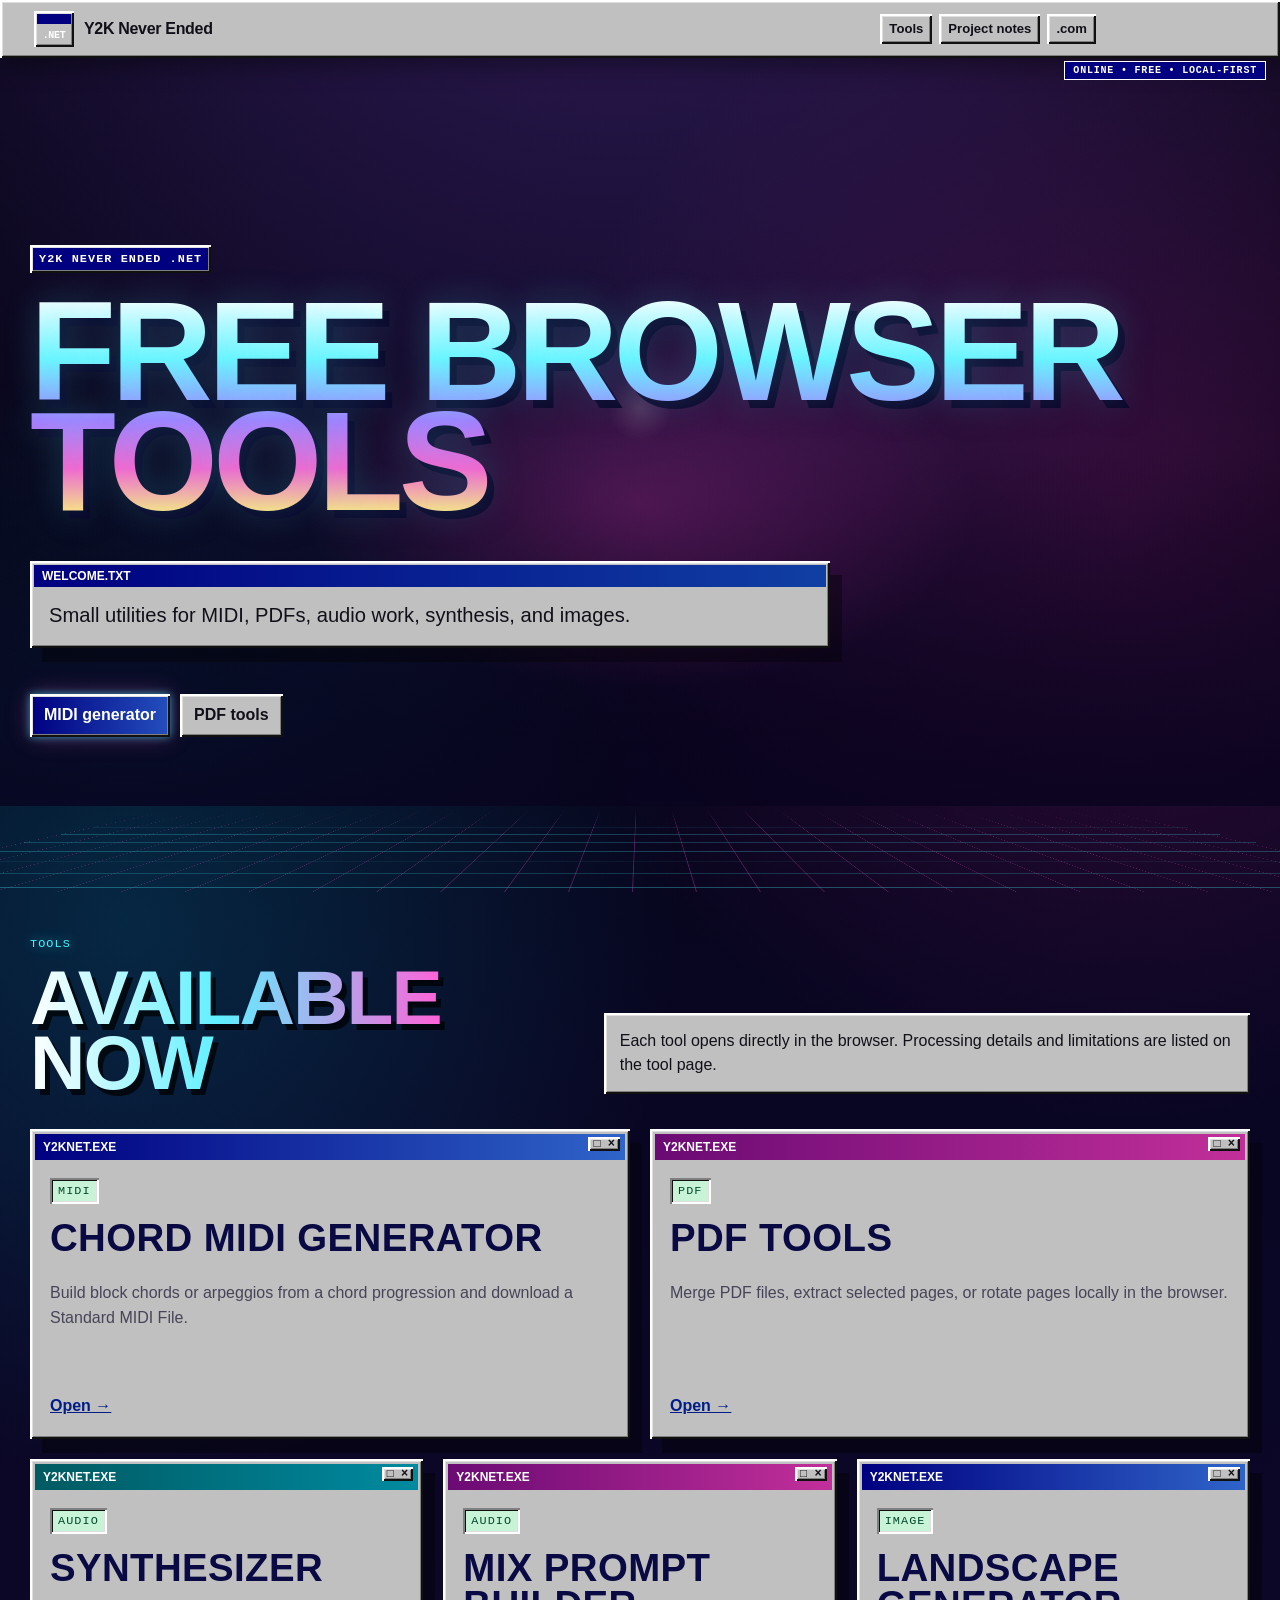
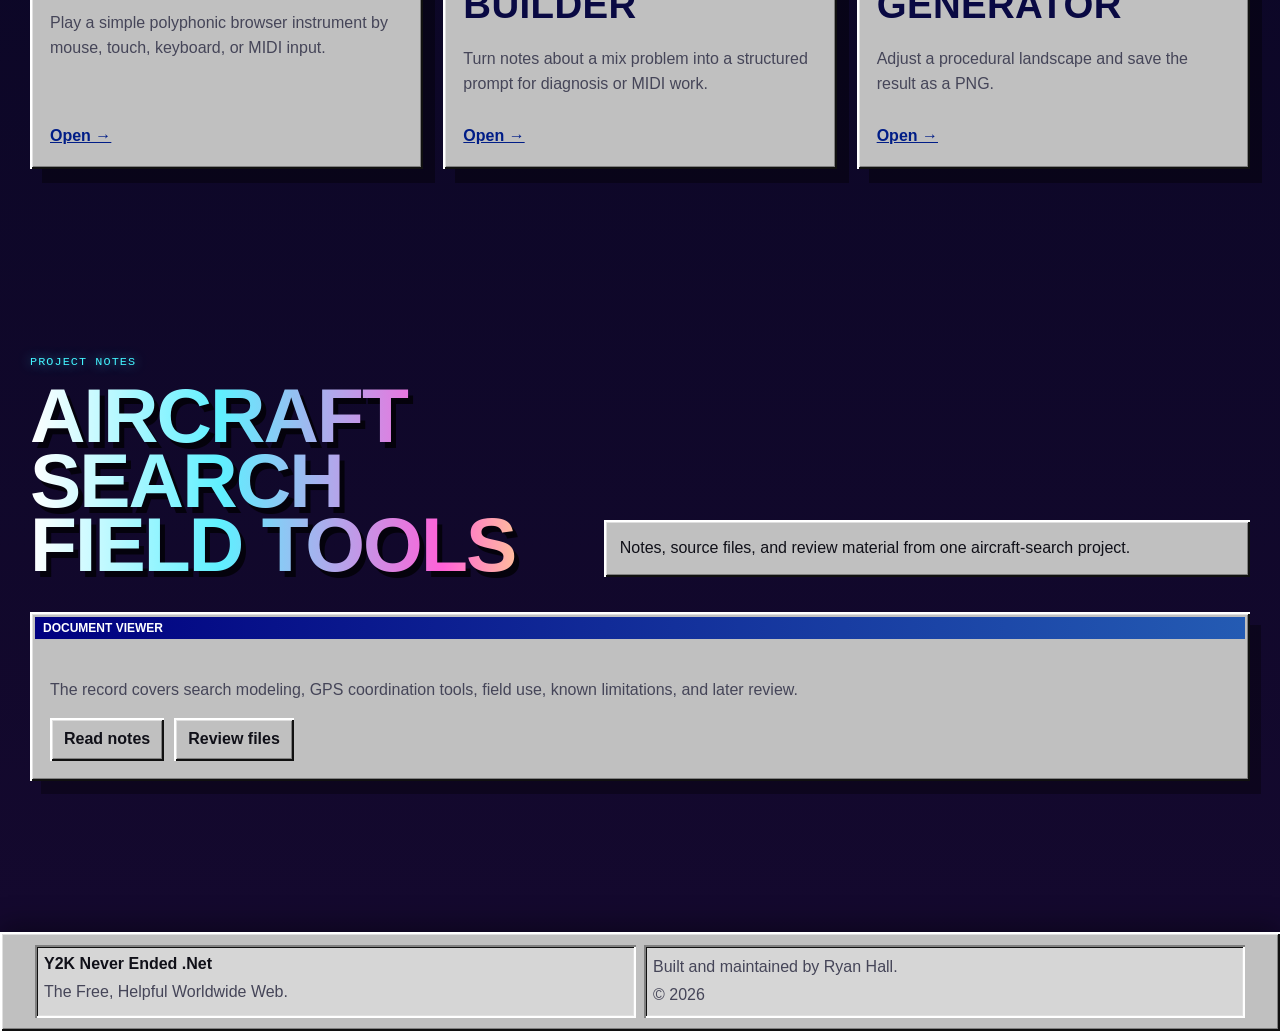
==== commit cfd65579: "Reduce homepage claims and simplify project notes" ====
--- a/index.html
+++ b/index.html
@@ -3,9 +3,9 @@
 <head>
   <meta charset="utf-8" />
   <meta name="viewport" content="width=device-width, initial-scale=1" />
-  <meta name="description" content="Free browser tools for MIDI, audio prompts, PDFs, synthesis, and procedural landscapes." />
-  <meta name="theme-color" content="#050616" />
-  <title>Y2K Never Ended .Net — Free Browser Tools</title>
+  <meta name="description" content="Free browser tools for MIDI, PDFs, audio prompts, synthesis, and procedural landscapes." />
+  <meta name="theme-color" content="#070718" />
+  <title>Y2K Never Ended .Net — Browser Tools</title>
   <link rel="stylesheet" href="styles.css" />
 </head>
 <body>
@@ -14,77 +14,76 @@
     <a class="brand" href="index.html"><span class="brand-mark">.NET</span><span>Y2K Never Ended</span></a>
     <nav aria-label="Primary navigation">
       <a href="#tools">Tools</a>
-      <a href="#case-study">Case study</a>
-      <a href="https://y2kneverended.com">Chaotic .com</a>
+      <a href="#notes">Project notes</a>
+      <a href="https://y2kneverended.com">.com</a>
     </nav>
   </header>
 
   <main id="main">
     <section class="hero shell">
-      <p class="eyebrow">FREE BROWSER TOOLS</p>
-      <h1>Pick a tool.<span>Use it now.</span></h1>
-      <p class="hero-copy">No account. No trial screen. The utilities below either work in the browser or they are not listed here.</p>
+      <p class="eyebrow">Y2K Never Ended .Net</p>
+      <h1>Free browser tools</h1>
+      <p class="hero-copy">Small utilities for MIDI, PDFs, audio work, synthesis, and images.</p>
       <div class="hero-actions">
-        <a class="button primary" href="audio/midi-generator.html">Generate a MIDI file</a>
-        <a class="button" href="tools/pdf/index.html">Open PDF tools</a>
+        <a class="button primary" href="audio/midi-generator.html">MIDI generator</a>
+        <a class="button" href="tools/pdf/index.html">PDF tools</a>
       </div>
     </section>
 
     <section class="section shell" id="tools">
       <div class="section-heading">
-        <div><p class="kicker">AVAILABLE NOW</p><h2>Working utilities</h2></div>
-        <p>Every card below opens a functioning tool. Planned projects have been removed from the homepage until they do something useful.</p>
+        <div><p class="kicker">Tools</p><h2>Available now</h2></div>
+        <p>Each tool opens directly in the browser. Processing details and limitations are listed on the tool page.</p>
       </div>
 
       <div class="directory-grid">
         <article class="directory-card large">
-          <span class="status live">Creates .mid files</span>
-          <h3>Chord MIDI Generator</h3>
-          <p>Enter chord symbols, choose block chords or arpeggios, set tempo and instrument, then download a Standard MIDI File.</p>
-          <a class="card-link" href="audio/midi-generator.html">Generate MIDI →</a>
+          <span class="status live">MIDI</span>
+          <h3>Chord MIDI generator</h3>
+          <p>Build block chords or arpeggios from a chord progression and download a Standard MIDI File.</p>
+          <a class="card-link" href="audio/midi-generator.html">Open →</a>
         </article>
 
         <article class="directory-card large">
-          <span class="status live">Edits PDFs locally</span>
-          <h3>Local PDF Desk</h3>
-          <p>Merge multiple PDFs, extract selected pages, or rotate every page. Processing stays inside the browser.</p>
-          <a class="card-link" href="tools/pdf/index.html">Edit a PDF →</a>
+          <span class="status live">PDF</span>
+          <h3>PDF tools</h3>
+          <p>Merge PDF files, extract selected pages, or rotate pages locally in the browser.</p>
+          <a class="card-link" href="tools/pdf/index.html">Open →</a>
         </article>
 
         <article class="directory-card">
-          <span class="status live">Playable instrument</span>
-          <h3>Browser Tone Lab</h3>
-          <p>Play a polyphonic synthesizer with mouse, touch, computer keys, or a MIDI controller.</p>
-          <a class="card-link" href="instruments/index.html">Play synth →</a>
+          <span class="status live">Audio</span>
+          <h3>Synthesizer</h3>
+          <p>Play a simple polyphonic browser instrument by mouse, touch, keyboard, or MIDI input.</p>
+          <a class="card-link" href="instruments/index.html">Open →</a>
         </article>
 
         <article class="directory-card">
-          <span class="status live">Builds prompts</span>
-          <h3>Audio Problem Prompt Builder</h3>
-          <p>Turn a vague mix complaint into a structured diagnostic request with tests, constraints, and file requirements.</p>
-          <a class="card-link" href="audio/prompt-builder.html">Build prompt →</a>
+          <span class="status live">Audio</span>
+          <h3>Mix prompt builder</h3>
+          <p>Turn notes about a mix problem into a structured prompt for diagnosis or MIDI work.</p>
+          <a class="card-link" href="audio/prompt-builder.html">Open →</a>
         </article>
 
         <article class="directory-card">
-          <span class="status live">Exports PNG</span>
-          <h3>Landscape Generator</h3>
-          <p>Generate seeded procedural landscapes, adjust water, haze, terrain, and sun position, then export the image.</p>
-          <a class="card-link" href="3d/index.html">Generate landscape →</a>
+          <span class="status live">Image</span>
+          <h3>Landscape generator</h3>
+          <p>Adjust a procedural landscape and save the result as a PNG.</p>
+          <a class="card-link" href="3d/index.html">Open →</a>
         </article>
       </div>
     </section>
 
-    <section class="section shell" id="case-study">
-      <div class="section-heading">
-        <div><p class="kicker">REAL-WORLD PROJECT</p><h2>Aircraft search software</h2></div>
-        <p>One documented case study covering search modeling, GPS field tools, deployment records, source recovery, limitations, and an adversarial review package.</p>
+    <section class="section shell" id="notes">
+      <div class="section-heading compact-heading">
+        <div><p class="kicker">Project notes</p><h2>Aircraft search field tools</h2></div>
+        <p>Notes, source files, and review material from one aircraft-search project.</p>
       </div>
-      <div class="record">
-        <h2>AI-Assisted Aircraft Search and Field Software</h2>
-        <p>This is documentation rather than a browser utility, so it is kept separate from the tools above.</p>
+      <div class="record compact-record">
+        <p>The record covers search modeling, GPS coordination tools, field use, known limitations, and later review.</p>
         <div class="action-row">
-          <a class="button primary" href="https://floydclaptonblues.github.io/MyCV/">Open case study</a>
-          <a class="button" href="https://floydclaptonblues.github.io/MyCV/review/">Open review package</a>
+          <a class="button" href="https://floydclaptonblues.github.io/MyCV/">Read notes</a>
+          <a class="button" href="https://floydclaptonblues.github.io/MyCV/review/">Review files</a>
         </div>
       </div>
     </section>
@@ -93,7 +92,7 @@
   <footer class="site-footer">
     <div class="shell footer-grid">
       <div><strong>Y2K Never Ended .Net</strong><p>The Free, Helpful Worldwide Web.</p></div>
-      <div><p>Five working browser tools. More appear only when they work.</p><p>© <span data-current-year></span> Ryan Hall.</p></div>
+      <div><p>Built and maintained by Ryan Hall.</p><p>© <span data-current-year></span></p></div>
     </div>
   </footer>
   <script src="script.js"></script>
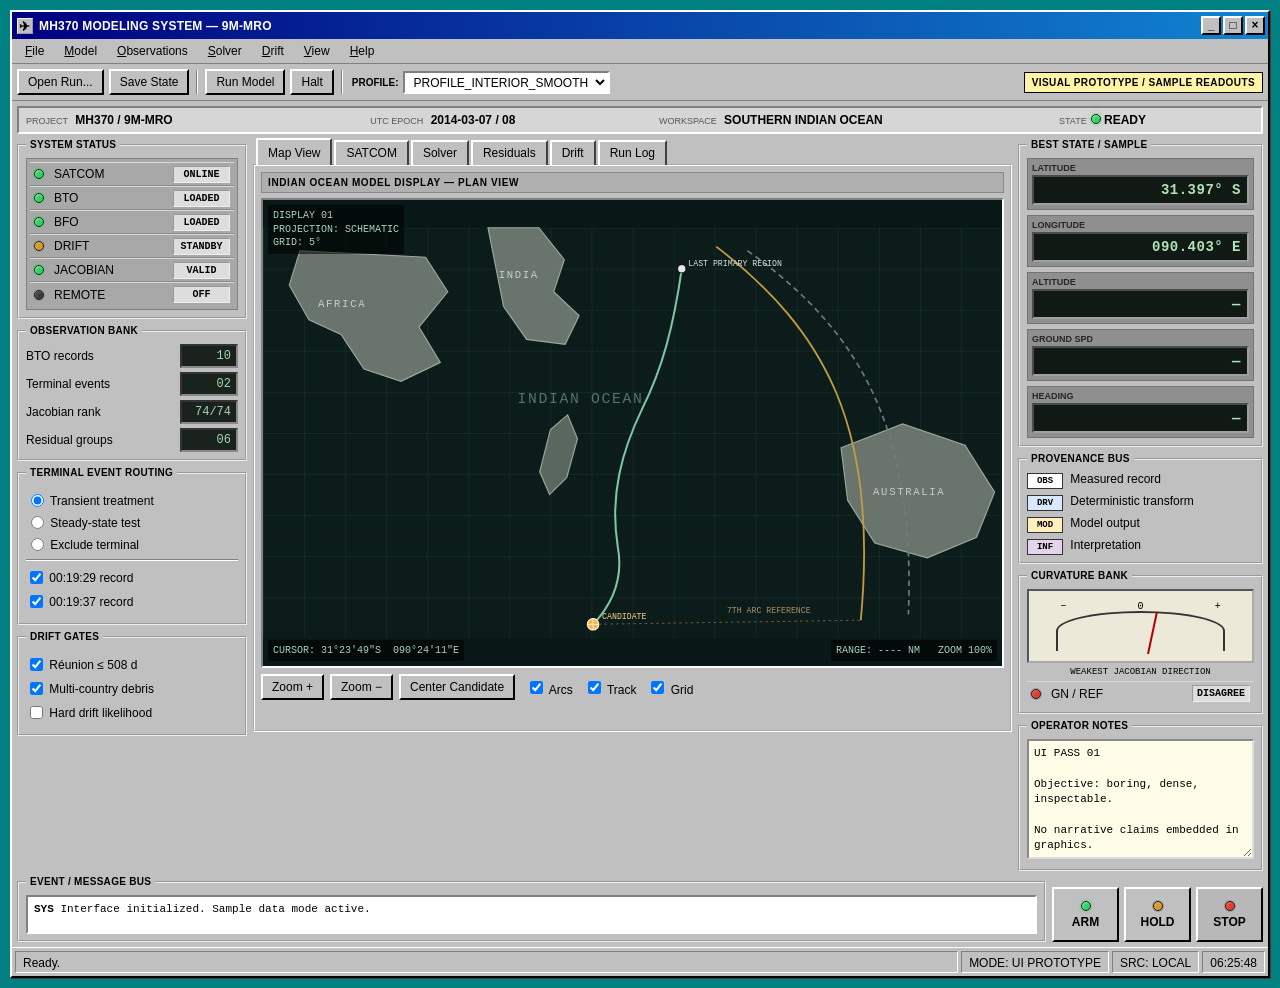
==== commit 3e06efaf: "Replace repository with MH370 modeling interface" ====
--- a/index.html
+++ b/index.html
@@ -1,100 +1,262 @@
 <!doctype html>
 <html lang="en">
 <head>
-  <meta charset="utf-8" />
-  <meta name="viewport" content="width=device-width, initial-scale=1" />
-  <meta name="description" content="Free browser tools for MIDI, PDFs, audio prompts, synthesis, and procedural landscapes." />
-  <meta name="theme-color" content="#070718" />
-  <title>Y2K Never Ended .Net — Browser Tools</title>
-  <link rel="stylesheet" href="styles.css" />
+  <meta charset="utf-8">
+  <meta name="viewport" content="width=device-width, initial-scale=1">
+  <meta name="description" content="MH370 modeling project — public technical interface for SATCOM, trajectory, optimization, and drift analysis.">
+  <title>MH370 Modeling System</title>
+  <link rel="stylesheet" href="styles.css">
 </head>
 <body>
-  <a class="skip-link" href="#main">Skip to content</a>
-  <header class="site-header">
-    <a class="brand" href="index.html"><span class="brand-mark">.NET</span><span>Y2K Never Ended</span></a>
-    <nav aria-label="Primary navigation">
-      <a href="#tools">Tools</a>
-      <a href="#notes">Project notes</a>
-      <a href="https://y2kneverended.com">.com</a>
-    </nav>
-  </header>
-
-  <main id="main">
-    <section class="hero shell">
-      <p class="eyebrow">Y2K Never Ended .Net</p>
-      <h1>Free browser tools</h1>
-      <p class="hero-copy">Small utilities for MIDI, PDFs, audio work, synthesis, and images.</p>
-      <div class="hero-actions">
-        <a class="button primary" href="audio/midi-generator.html">MIDI generator</a>
-        <a class="button" href="tools/pdf/index.html">PDF tools</a>
+  <div class="desktop">
+    <main class="window" aria-label="MH370 Modeling System">
+      <header class="titlebar">
+        <div class="titlebar-title"><span class="app-icon">✈</span> MH370 MODELING SYSTEM — 9M-MRO</div>
+        <div class="window-controls" aria-hidden="true">
+          <button tabindex="-1">_</button><button tabindex="-1">□</button><button tabindex="-1">×</button>
+        </div>
+      </header>
+
+      <nav class="menubar" aria-label="Application menu">
+        <button class="menu-button" data-menu="file">File</button>
+        <button class="menu-button" data-menu="model">Model</button>
+        <button class="menu-button" data-menu="observations">Observations</button>
+        <button class="menu-button" data-menu="solver">Solver</button>
+        <button class="menu-button" data-menu="drift">Drift</button>
+        <button class="menu-button" data-menu="view">View</button>
+        <button class="menu-button" data-menu="help">Help</button>
+      </nav>
+
+      <div id="menuPopup" class="menu-popup" hidden></div>
+
+      <section class="toolbar" aria-label="Project controls">
+        <button class="win-button">Open Run...</button>
+        <button class="win-button">Save State</button>
+        <span class="toolbar-separator"></span>
+        <button class="win-button" id="runButton">Run Model</button>
+        <button class="win-button" id="haltButton">Halt</button>
+        <span class="toolbar-separator"></span>
+        <label class="toolbar-label">PROFILE:</label>
+        <select class="win-select" aria-label="Model profile">
+          <option>PROFILE_INTERIOR_SMOOTH</option>
+          <option>BASELINE_TRF</option>
+          <option>TRUST_SR1</option>
+        </select>
+        <div class="prototype-flag">VISUAL PROTOTYPE / SAMPLE READOUTS</div>
+      </section>
+
+      <section class="project-strip sunken">
+        <div><span class="field-label">PROJECT</span><strong> MH370 / 9M-MRO</strong></div>
+        <div><span class="field-label">UTC EPOCH</span><strong> 2014-03-07 / 08</strong></div>
+        <div><span class="field-label">WORKSPACE</span><strong> SOUTHERN INDIAN OCEAN</strong></div>
+        <div><span class="field-label">STATE</span><span class="lamp green"></span><strong id="systemState"> READY</strong></div>
+      </section>
+
+      <div class="main-grid">
+        <aside class="left-rack">
+          <fieldset class="group-box">
+            <legend>SYSTEM STATUS</legend>
+            <div class="switchboard">
+              <div class="switch-row"><span class="lamp green"></span><span>SATCOM</span><strong>ONLINE</strong></div>
+              <div class="switch-row"><span class="lamp green"></span><span>BTO</span><strong>LOADED</strong></div>
+              <div class="switch-row"><span class="lamp green"></span><span>BFO</span><strong>LOADED</strong></div>
+              <div class="switch-row"><span class="lamp amber"></span><span>DRIFT</span><strong>STANDBY</strong></div>
+              <div class="switch-row"><span class="lamp green"></span><span>JACOBIAN</span><strong>VALID</strong></div>
+              <div class="switch-row"><span class="lamp off"></span><span>REMOTE</span><strong>OFF</strong></div>
+            </div>
+          </fieldset>
+
+          <fieldset class="group-box">
+            <legend>OBSERVATION BANK</legend>
+            <div class="meter-list">
+              <div><span>BTO records</span><output>10</output></div>
+              <div><span>Terminal events</span><output>02</output></div>
+              <div><span>Jacobian rank</span><output>74/74</output></div>
+              <div><span>Residual groups</span><output>06</output></div>
+            </div>
+          </fieldset>
+
+          <fieldset class="group-box">
+            <legend>TERMINAL EVENT ROUTING</legend>
+            <label class="check-line"><input type="radio" name="terminal" checked> Transient treatment</label>
+            <label class="check-line"><input type="radio" name="terminal"> Steady-state test</label>
+            <label class="check-line"><input type="radio" name="terminal"> Exclude terminal</label>
+            <hr class="etched">
+            <label class="check-line"><input type="checkbox" checked> 00:19:29 record</label>
+            <label class="check-line"><input type="checkbox" checked> 00:19:37 record</label>
+          </fieldset>
+
+          <fieldset class="group-box">
+            <legend>DRIFT GATES</legend>
+            <label class="check-line"><input type="checkbox" checked> Réunion ≤ 508 d</label>
+            <label class="check-line"><input type="checkbox" checked> Multi-country debris</label>
+            <label class="check-line"><input type="checkbox"> Hard drift likelihood</label>
+          </fieldset>
+        </aside>
+
+        <section class="workspace">
+          <div class="tabs" role="tablist">
+            <button class="tab active" data-tab="map" role="tab">Map View</button>
+            <button class="tab" data-tab="satcom" role="tab">SATCOM</button>
+            <button class="tab" data-tab="solver" role="tab">Solver</button>
+            <button class="tab" data-tab="residuals" role="tab">Residuals</button>
+            <button class="tab" data-tab="drift" role="tab">Drift</button>
+            <button class="tab" data-tab="log" role="tab">Run Log</button>
+          </div>
+
+          <div class="tab-panel active" id="tab-map">
+            <div class="panel-caption">INDIAN OCEAN MODEL DISPLAY — PLAN VIEW</div>
+            <div class="map-screen sunken">
+              <svg viewBox="0 0 900 500" role="img" aria-label="Schematic Indian Ocean trajectory model display">
+                <defs>
+                  <pattern id="grid" width="50" height="50" patternUnits="userSpaceOnUse">
+                    <path d="M 50 0 L 0 0 0 50" class="grid-line" fill="none"/>
+                  </pattern>
+                </defs>
+                <rect width="900" height="500" class="ocean"/>
+                <rect width="900" height="500" fill="url(#grid)"/>
+                <path class="land" d="M45 28 L198 36 225 78 190 121 216 164 168 187 123 172 95 130 56 112 32 70Z"/>
+                <path class="land" d="M274 0 L336 0 367 39 354 78 385 107 368 142 321 136 293 96Z"/>
+                <path class="land" d="M704 268 L779 239 855 265 891 322 869 377 809 402 745 384 712 332Z"/>
+                <path class="land island" d="M350 246 L371 228 383 257 370 304 349 325 337 297Z"/>
+                <text x="67" y="97" class="map-label">AFRICA</text>
+                <text x="287" y="61" class="map-label">INDIA</text>
+                <text x="743" y="325" class="map-label">AUSTRALIA</text>
+                <text x="310" y="214" class="map-label dim">INDIAN OCEAN</text>
+                <path class="arc arc-muted" d="M590 28 C724 123 795 241 786 471"/>
+                <path class="arc arc-bright" d="M552 23 C685 125 750 244 728 478"/>
+                <path class="track" d="M510 50 C500 119 487 170 462 220 C437 272 422 326 432 388 C440 431 422 462 402 483"/>
+                <circle cx="510" cy="50" r="5" class="fix"/><text x="518" y="47" class="fix-label">LAST PRIMARY REGION</text>
+                <circle cx="402" cy="483" r="7" class="candidate"/><text x="413" y="477" class="candidate-label">CANDIDATE</text>
+                <line x1="402" y1="483" x2="728" y2="478" class="range-line"/>
+                <text x="565" y="469" class="range-label">7TH ARC REFERENCE</text>
+                <g class="crosshair"><line x1="395" y1="483" x2="409" y2="483"/><line x1="402" y1="476" x2="402" y2="490"/></g>
+              </svg>
+              <div class="map-overlay top-left">DISPLAY 01<br>PROJECTION: SCHEMATIC<br>GRID: 5°</div>
+              <div class="map-overlay bottom-left">CURSOR: 31°23'49"S&nbsp;&nbsp;090°24'11"E</div>
+              <div class="map-overlay bottom-right">RANGE: ---- NM&nbsp;&nbsp; ZOOM 100%</div>
+            </div>
+            <div class="map-controls">
+              <button class="win-button">Zoom +</button><button class="win-button">Zoom −</button><button class="win-button">Center Candidate</button>
+              <label><input type="checkbox" checked> Arcs</label><label><input type="checkbox" checked> Track</label><label><input type="checkbox" checked> Grid</label>
+            </div>
+          </div>
+
+          <div class="tab-panel" id="tab-satcom">
+            <div class="panel-caption">SATCOM OBSERVATION CONSOLE</div>
+            <div class="data-table-wrap sunken">
+              <table class="data-table">
+                <thead><tr><th>UTC</th><th>CHANNEL</th><th>TYPE</th><th>OBSERVED</th><th>σ</th><th>USE</th><th>CLASS</th></tr></thead>
+                <tbody>
+                  <tr><td>18:25:27</td><td>R600</td><td>BTO</td><td>—</td><td>—</td><td>YES</td><td>OBSERVED</td></tr>
+                  <tr><td>19:41:03</td><td>R600</td><td>BTO/BFO</td><td>—</td><td>—</td><td>YES</td><td>OBSERVED</td></tr>
+                  <tr><td>00:11:00</td><td>R600</td><td>BTO/BFO</td><td>—</td><td>—</td><td>YES</td><td>OBSERVED</td></tr>
+                  <tr class="terminal-row"><td>00:19:29</td><td>R600</td><td>LOG-ON</td><td>terminal</td><td>model</td><td>TEST</td><td>OBSERVED</td></tr>
+                  <tr class="terminal-row"><td>00:19:37</td><td>R1200</td><td>LOG-ON</td><td>terminal</td><td>model</td><td>TEST</td><td>OBSERVED</td></tr>
+                </tbody>
+              </table>
+            </div>
+            <div class="annotation-box">Numbers intentionally withheld in this visual pass. Published values will be bound to provenance-tagged records: <b>OBSERVED</b>, <b>DERIVED</b>, <b>MODELED</b>, or <b>INFERRED</b>.</div>
+          </div>
+
+          <div class="tab-panel" id="tab-solver">
+            <div class="panel-caption">NONLINEAR OPTIMIZATION / SOLVER CONTROL</div>
+            <div class="solver-layout">
+              <fieldset class="group-box"><legend>CONTROL</legend>
+                <div class="form-grid"><label>Method</label><select class="win-select"><option>TRUST_SR1</option><option>BASELINE_TRF</option></select><label>λ</label><input class="win-input" value="0.040"><label>Max eval</label><input class="win-input" value="AUTO"><label>Tolerance</label><input class="win-input" value="1.0E-6"></div>
+                <div class="button-row"><button class="win-button">Initialize</button><button class="win-button">Solve</button><button class="win-button">Step</button></div>
+              </fieldset>
+              <fieldset class="group-box"><legend>STATUS REGISTER</legend>
+                <div class="digital-readouts"><div><span>OBJECTIVE</span><output>24.576758</output></div><div><span>KKT</span><output>3.388E-05</output></div><div><span>ITERATION</span><output>029</output></div><div><span>ACTIVE SET</span><output>NONE</output></div></div>
+              </fieldset>
+            </div>
+            <div class="terminal sunken"><span>15:17:01</span> MODEL&gt; profile PROFILE_INTERIOR_SMOOTH loaded<br><span>15:17:01</span> MODEL&gt; jacobian 83 x 74 / rank 74<br><span>15:17:02</span> MODEL&gt; derivative checkpoint PASSED<br><span>15:17:02</span> MODEL&gt; solver idle; awaiting operator command<span class="cursor">_</span></div>
+          </div>
+
+          <div class="tab-panel" id="tab-residuals">
+            <div class="panel-caption">RESIDUAL MONITOR</div>
+            <div class="chart sunken">
+              <svg viewBox="0 0 900 360" aria-label="Schematic residual plot">
+                <rect width="900" height="360" class="chart-bg"/>
+                <g class="chart-grid"><path d="M70 30V320M210 30V320M350 30V320M490 30V320M630 30V320M770 30V320M70 70H850M70 130H850M70 190H850M70 250H850M70 310H850"/></g>
+                <line x1="70" y1="190" x2="850" y2="190" class="zero-line"/>
+                <polyline points="75,144 155,203 235,169 315,197 395,182 475,194 555,187 635,192 715,188 795,191 845,190" class="plot-line"/>
+                <text x="74" y="50" class="chart-label">NORMALIZED RESIDUAL</text><text x="742" y="340" class="chart-label">EVENT INDEX →</text>
+              </svg>
+            </div>
+          </div>
+
+          <div class="tab-panel" id="tab-drift">
+            <div class="panel-caption">OCEAN DRIFT COMPATIBILITY PANEL</div>
+            <div class="empty-instrument sunken"><div class="big-label">DRIFT SUBSYSTEM</div><div class="sevenseg">STANDBY</div><p>Trajectory-to-debris compatibility display reserved for validated drift output.</p></div>
+          </div>
+
+          <div class="tab-panel" id="tab-log">
+            <div class="panel-caption">MODEL RUN LOG</div>
+            <div class="terminal tall sunken" id="runLog">SYSTEM BOOT ........................ OK<br>SATCOM TABLE ....................... READY<br>TRAJECTORY ENGINE ................. READY<br>DRIFT ENGINE ...................... STANDBY<br>PUBLICATION PROVENANCE ............ ENABLED<br><br>C:\MH370\MODEL&gt;<span class="cursor">_</span></div>
+          </div>
+        </section>
+
+        <aside class="right-rack">
+          <fieldset class="group-box">
+            <legend>BEST STATE / SAMPLE</legend>
+            <div class="digital-readouts large">
+              <div><span>LATITUDE</span><output>31.397° S</output></div>
+              <div><span>LONGITUDE</span><output>090.403° E</output></div>
+              <div><span>ALTITUDE</span><output>—</output></div>
+              <div><span>GROUND SPD</span><output>—</output></div>
+              <div><span>HEADING</span><output>—</output></div>
+            </div>
+          </fieldset>
+
+          <fieldset class="group-box">
+            <legend>PROVENANCE BUS</legend>
+            <div class="provenance-key">
+              <div><span class="tag observed">OBS</span> Measured record</div>
+              <div><span class="tag derived">DRV</span> Deterministic transform</div>
+              <div><span class="tag modeled">MOD</span> Model output</div>
+              <div><span class="tag inferred">INF</span> Interpretation</div>
+            </div>
+          </fieldset>
+
+          <fieldset class="group-box">
+            <legend>CURVATURE BANK</legend>
+            <div class="needle-meter"><div class="scale"><span>−</span><span>0</span><span>+</span></div><div class="needle"></div></div>
+            <div class="meter-caption">WEAKEST JACOBIAN DIRECTION</div>
+            <div class="switch-row"><span class="lamp red"></span><span>GN / REF</span><strong>DISAGREE</strong></div>
+          </fieldset>
+
+          <fieldset class="group-box">
+            <legend>OPERATOR NOTES</legend>
+            <textarea class="notes" spellcheck="false">UI PASS 01
+
+Objective: boring, dense, inspectable.
+
+No narrative claims embedded in graphics.</textarea>
+          </fieldset>
+        </aside>
       </div>
-    </section>
-
-    <section class="section shell" id="tools">
-      <div class="section-heading">
-        <div><p class="kicker">Tools</p><h2>Available now</h2></div>
-        <p>Each tool opens directly in the browser. Processing details and limitations are listed on the tool page.</p>
-      </div>
-
-      <div class="directory-grid">
-        <article class="directory-card large">
-          <span class="status live">MIDI</span>
-          <h3>Chord MIDI generator</h3>
-          <p>Build block chords or arpeggios from a chord progression and download a Standard MIDI File.</p>
-          <a class="card-link" href="audio/midi-generator.html">Open →</a>
-        </article>
-
-        <article class="directory-card large">
-          <span class="status live">PDF</span>
-          <h3>PDF tools</h3>
-          <p>Merge PDF files, extract selected pages, or rotate pages locally in the browser.</p>
-          <a class="card-link" href="tools/pdf/index.html">Open →</a>
-        </article>
-
-        <article class="directory-card">
-          <span class="status live">Audio</span>
-          <h3>Synthesizer</h3>
-          <p>Play a simple polyphonic browser instrument by mouse, touch, keyboard, or MIDI input.</p>
-          <a class="card-link" href="instruments/index.html">Open →</a>
-        </article>
-
-        <article class="directory-card">
-          <span class="status live">Audio</span>
-          <h3>Mix prompt builder</h3>
-          <p>Turn notes about a mix problem into a structured prompt for diagnosis or MIDI work.</p>
-          <a class="card-link" href="audio/prompt-builder.html">Open →</a>
-        </article>
-
-        <article class="directory-card">
-          <span class="status live">Image</span>
-          <h3>Landscape generator</h3>
-          <p>Adjust a procedural landscape and save the result as a PNG.</p>
-          <a class="card-link" href="3d/index.html">Open →</a>
-        </article>
-      </div>
-    </section>
-
-    <section class="section shell" id="notes">
-      <div class="section-heading compact-heading">
-        <div><p class="kicker">Project notes</p><h2>Aircraft search field tools</h2></div>
-        <p>Notes, source files, and review material from one aircraft-search project.</p>
-      </div>
-      <div class="record compact-record">
-        <p>The record covers search modeling, GPS coordination tools, field use, known limitations, and later review.</p>
-        <div class="action-row">
-          <a class="button" href="https://floydclaptonblues.github.io/MyCV/">Read notes</a>
-          <a class="button" href="https://floydclaptonblues.github.io/MyCV/review/">Review files</a>
+
+      <section class="lower-console">
+        <fieldset class="group-box event-log-box">
+          <legend>EVENT / MESSAGE BUS</legend>
+          <div class="event-log sunken" id="eventLog"><span>SYS</span> Interface initialized. Sample data mode active.</div>
+        </fieldset>
+        <div class="hardware-buttons">
+          <button class="square-button"><span class="lamp green"></span>ARM</button>
+          <button class="square-button"><span class="lamp amber"></span>HOLD</button>
+          <button class="square-button danger"><span class="lamp red"></span>STOP</button>
         </div>
-      </div>
-    </section>
-  </main>
-
-  <footer class="site-footer">
-    <div class="shell footer-grid">
-      <div><strong>Y2K Never Ended .Net</strong><p>The Free, Helpful Worldwide Web.</p></div>
-      <div><p>Built and maintained by Ryan Hall.</p><p>© <span data-current-year></span></p></div>
-    </div>
-  </footer>
-  <script src="script.js"></script>
+      </section>
+
+      <footer class="statusbar">
+        <div class="status-cell flex" id="statusText">Ready.</div>
+        <div class="status-cell">MODE: UI PROTOTYPE</div>
+        <div class="status-cell">SRC: LOCAL</div>
+        <div class="status-cell" id="clock">--:--:--</div>
+      </footer>
+    </main>
+  </div>
+  <script src="app.js"></script>
 </body>
 </html>
--- a/styles.css
+++ b/styles.css
@@ -1,644 +1,44 @@
-:root {
-  color-scheme: dark;
-  --space: #050616;
-  --space-2: #0d0a2b;
-  --space-3: #231047;
-  --win-gray: #c0c0c0;
-  --win-light: #ffffff;
-  --win-mid: #dfdfdf;
-  --win-shadow: #808080;
-  --win-dark: #101010;
-  --win-blue: #000080;
-  --win-blue-2: #103fa3;
-  --ink: #101018;
-  --muted: #454558;
-  --cyan: #43f4ff;
-  --pink: #ff57d6;
-  --violet: #936dff;
-  --yellow: #fff37a;
-  --green: #00a978;
-  --amber: #8c5500;
-  --red: #bd1d45;
-  --panel: var(--win-gray);
-  --panel-solid: var(--win-gray);
-  --line: var(--win-shadow);
-  --radius: 0;
-  --mono: "Lucida Console", "Courier New", monospace;
-  --sans: Tahoma, "MS Sans Serif", Verdana, Arial, sans-serif;
-  --display: Impact, Haettenschweiler, "Arial Black", "Franklin Gothic Heavy", sans-serif;
-  --outset: inset 2px 2px 0 var(--win-light), inset -2px -2px 0 var(--win-dark), inset 3px 3px 0 var(--win-mid), inset -3px -3px 0 var(--win-shadow);
-  --inset: inset 2px 2px 0 var(--win-shadow), inset -2px -2px 0 var(--win-light), inset 3px 3px 0 var(--win-dark), inset -3px -3px 0 var(--win-mid);
-  --neon-shadow: 0 0 8px rgba(67, 244, 255, .58), 0 0 24px rgba(255, 87, 214, .28);
+:root{
+  --win-gray:#c0c0c0;--win-light:#fff;--win-mid:#dfdfdf;--win-dark:#808080;--win-black:#000;
+  --title:#000080;--desktop:#008080;--panel:#bdbdbd;--screen:#0a1714;--screen-text:#9fd6a8;
+  --amber:#d89a24;--green:#2bd45f;--red:#e83a2f;--blue:#1a4dff;
 }
-
-* { box-sizing: border-box; }
-html { scroll-behavior: smooth; background: var(--space); }
-body {
-  position: relative;
-  min-height: 100vh;
-  margin: 0;
-  overflow-x: hidden;
-  color: #f6f6ff;
-  font-family: var(--sans);
-  line-height: 1.55;
-  background:
-    radial-gradient(circle at 48% -10%, rgba(151, 80, 255, .34), transparent 34%),
-    radial-gradient(circle at 88% 20%, rgba(255, 40, 189, .18), transparent 25%),
-    radial-gradient(circle at 10% 35%, rgba(0, 219, 255, .16), transparent 27%),
-    linear-gradient(180deg, #02030d 0%, #090624 45%, #15092f 100%);
-}
-body::before,
-body::after {
-  content: "";
-  position: fixed;
-  inset: -20%;
-  z-index: -2;
-  pointer-events: none;
-}
-body::before {
-  opacity: .9;
-  background-image:
-    radial-gradient(circle, rgba(255,255,255,.95) 0 1px, transparent 1.6px),
-    radial-gradient(circle, rgba(102,237,255,.85) 0 1px, transparent 1.8px),
-    radial-gradient(circle, rgba(255,109,216,.72) 0 1px, transparent 1.8px),
-    radial-gradient(circle, rgba(255,255,255,.55) 0 1.5px, transparent 2px);
-  background-size: 92px 92px, 147px 147px, 213px 213px, 327px 327px;
-  background-position: 5px 11px, 42px 68px, 106px 15px, 180px 130px;
-  animation: star-drift 85s linear infinite;
-}
-body::after {
-  z-index: -1;
-  opacity: .24;
-  background:
-    repeating-linear-gradient(0deg, transparent 0 3px, rgba(255,255,255,.045) 3px 4px),
-    linear-gradient(90deg, rgba(0,0,0,.12), transparent 25%, rgba(255,255,255,.035) 50%, transparent 75%, rgba(0,0,0,.12));
-  mix-blend-mode: screen;
-}
-@keyframes star-drift {
-  from { transform: translate3d(0, 0, 0) rotate(0deg); }
-  to { transform: translate3d(-90px, 120px, 0) rotate(.6deg); }
-}
-
-main,
-.site-header,
-.site-footer { position: relative; z-index: 1; }
-
-a { color: #001d87; font-weight: 700; }
-a:hover { color: #7b006d; }
-button, input, textarea, select { font: inherit; }
-button, .button { min-height: 42px; }
-img, canvas { max-width: 100%; }
-
-.skip-link {
-  position: fixed;
-  left: 12px;
-  top: -90px;
-  z-index: 1000;
-  padding: 9px 14px;
-  background: var(--win-gray);
-  color: var(--ink);
-  box-shadow: var(--outset);
-}
-.skip-link:focus { top: 12px; }
-
-.site-header {
-  position: sticky;
-  top: 0;
-  z-index: 50;
-  display: flex;
-  align-items: center;
-  justify-content: space-between;
-  gap: 18px;
-  min-height: 58px;
-  padding: 8px clamp(12px, 3vw, 34px);
-  color: var(--ink);
-  background: var(--win-gray);
-  border: 0;
-  box-shadow: var(--outset), 0 8px 24px rgba(0,0,0,.38);
-}
-.site-header::after {
-  content: "ONLINE • FREE • LOCAL-FIRST";
-  position: absolute;
-  right: 14px;
-  bottom: -22px;
-  padding: 3px 8px;
-  color: #fff;
-  background: var(--win-blue);
-  border: 1px solid var(--win-light);
-  font: 700 10px var(--mono);
-  letter-spacing: .08em;
-}
-.brand {
-  display: flex;
-  align-items: center;
-  gap: 10px;
-  color: var(--ink);
-  text-decoration: none;
-  font-weight: 800;
-  letter-spacing: -.02em;
-}
-.brand-mark {
-  display: grid;
-  place-items: center;
-  width: 40px;
-  height: 36px;
-  padding-top: 12px;
-  color: #fff;
-  background:
-    linear-gradient(var(--win-blue), var(--win-blue)) top 3px left 3px / calc(100% - 6px) 10px no-repeat,
-    var(--win-gray);
-  border: 0;
-  border-radius: 0;
-  box-shadow: var(--outset);
-  font: 700 10px var(--mono);
-}
-.site-header nav { display: flex; flex-wrap: wrap; gap: 7px; padding-right: 150px; }
-.site-header nav a {
-  min-height: 30px;
-  display: inline-flex;
-  align-items: center;
-  padding: 5px 9px;
-  color: var(--ink);
-  text-decoration: none;
-  font-size: .82rem;
-  font-weight: 700;
-  background: var(--win-gray);
-  box-shadow: var(--outset);
-}
-.site-header nav a:hover,
-.site-header nav a:focus-visible { color: var(--ink); background: var(--win-mid); }
-
-.shell { width: min(1220px, calc(100% - 34px)); margin-inline: auto; }
-.hero {
-  position: relative;
-  isolation: isolate;
-  min-height: 650px;
-  display: flex;
-  flex-direction: column;
-  justify-content: center;
-  padding: clamp(100px, 14vw, 175px) 0 100px;
-}
-.hero::before {
-  content: "";
-  position: absolute;
-  inset: 8% -7% 4%;
-  z-index: -2;
-  background:
-    radial-gradient(circle at 50% 42%, rgba(255,255,255,.14), transparent 4%),
-    radial-gradient(ellipse at 50% 56%, rgba(255, 62, 203, .24), transparent 34%),
-    linear-gradient(180deg, transparent 0 48%, rgba(8,3,30,.3) 62%, rgba(8,3,30,.8) 100%);
-}
-.hero::after {
-  content: "";
-  position: absolute;
-  left: -18vw;
-  right: -18vw;
-  bottom: -7%;
-  height: 43%;
-  z-index: -1;
-  opacity: .58;
-  background-image:
-    linear-gradient(rgba(67,244,255,.55) 1px, transparent 1px),
-    linear-gradient(90deg, rgba(255,87,214,.5) 1px, transparent 1px);
-  background-size: 64px 36px;
-  transform: perspective(380px) rotateX(64deg);
-  transform-origin: bottom;
-  mask-image: linear-gradient(to bottom, transparent 0%, #000 34%, #000 100%);
-}
-.eyebrow, .kicker, .status, .tag {
-  font-family: var(--mono);
-  letter-spacing: .09em;
-  text-transform: uppercase;
-  font-size: .74rem;
-}
-.eyebrow {
-  width: fit-content;
-  margin-bottom: 14px;
-  padding: 5px 9px;
-  color: #fff;
-  background: var(--win-blue);
-  box-shadow: var(--outset);
-  font-weight: 700;
-}
-.hero h1,
-.page-hero h1,
-.section-heading h2 {
-  font-family: var(--display);
-  font-weight: 900;
-  text-transform: uppercase;
-}
-.hero h1 {
-  max-width: 1100px;
-  margin: 10px 0 24px;
-  font-size: clamp(4rem, 11vw, 10.2rem);
-  line-height: .78;
-  letter-spacing: -.035em;
-  color: transparent;
-  background: linear-gradient(180deg, #ffffff 0%, #6ff7ff 28%, #a67cff 56%, #ff5dcc 78%, #fff278 100%);
-  -webkit-background-clip: text;
-  background-clip: text;
-  filter: drop-shadow(7px 8px 0 rgba(9,4,40,.88));
-  text-shadow: 0 0 34px rgba(78, 234, 255, .22);
-}
-.hero h1 span {
-  display: block;
-  margin-top: .16em;
-  color: transparent;
-  background: linear-gradient(90deg, #fff37a 0%, #ff6bcf 38%, #7feeff 76%, #fff 100%);
-  -webkit-background-clip: text;
-  background-clip: text;
-  letter-spacing: .02em;
-}
-.hero-copy {
-  max-width: 800px;
-  padding: 17px 19px;
-  color: var(--ink);
-  background: var(--win-gray);
-  box-shadow: var(--outset), 12px 14px 0 rgba(0,0,0,.38);
-  font-size: clamp(1.02rem, 2vw, 1.26rem);
-}
-.hero-copy::before {
-  content: "WELCOME.TXT";
-  display: block;
-  margin: -13px -15px 13px;
-  padding: 4px 8px;
-  color: #fff;
-  background: linear-gradient(90deg, var(--win-blue), var(--win-blue-2));
-  font: 700 12px var(--sans);
-}
-.hero-actions { display: flex; flex-wrap: wrap; gap: 10px; margin-top: 26px; }
-
-.button, button {
-  display: inline-flex;
-  align-items: center;
-  justify-content: center;
-  gap: 8px;
-  border: 0;
-  border-radius: 0;
-  padding: 9px 14px;
-  color: var(--ink);
-  background: var(--win-gray);
-  text-decoration: none;
-  cursor: pointer;
-  box-shadow: var(--outset);
-  transition: filter .12s ease;
-}
-.button:hover, button:hover { color: var(--ink); filter: brightness(1.04); }
-.button:active, button:active { box-shadow: var(--inset); transform: translate(1px,1px); }
-.button.primary, button.primary {
-  color: #fff;
-  background: linear-gradient(90deg, var(--win-blue), #244fbd);
-  box-shadow: var(--outset), var(--neon-shadow);
-}
-.button.quiet { box-shadow: var(--outset); }
-
-.promise-strip {
-  display: grid;
-  grid-template-columns: repeat(4, 1fr);
-  gap: 3px;
-  padding: 3px;
-  color: var(--ink);
-  background: var(--win-gray);
-  border: 0;
-  border-radius: 0;
-  overflow: hidden;
-  box-shadow: var(--outset), 14px 15px 0 rgba(0,0,0,.32);
-}
-.promise-strip div {
-  padding: 19px;
-  background: #eeeeee;
-  box-shadow: var(--inset);
-}
-.promise-strip strong { display: block; margin-bottom: 4px; color: var(--win-blue); }
-.promise-strip span { color: var(--muted); font-size: .88rem; }
-
-.section { padding: 86px 0; }
-.section-heading { display: grid; grid-template-columns: .9fr 1.1fr; gap: 45px; align-items: end; margin-bottom: 35px; }
-.section-heading h2 {
-  margin: 0;
-  font-size: clamp(2.8rem, 6vw, 6.2rem);
-  line-height: .84;
-  letter-spacing: -.025em;
-  color: transparent;
-  background: linear-gradient(90deg, #fff 0%, #5ff0ff 36%, #ff61d8 78%, #fff37a 100%);
-  -webkit-background-clip: text;
-  background-clip: text;
-  filter: drop-shadow(5px 6px 0 rgba(0,0,0,.72));
-}
-.section-heading > p {
-  margin: 0;
-  padding: 16px;
-  color: var(--ink);
-  background: var(--win-gray);
-  box-shadow: var(--outset);
-  font-size: 1rem;
-}
-.kicker { color: var(--cyan); text-shadow: 0 0 12px rgba(67,244,255,.65); }
-
-.directory-grid { display: grid; grid-template-columns: repeat(12, 1fr); gap: 20px; }
-.directory-card {
-  position: relative;
-  grid-column: span 4;
-  min-height: 310px;
-  display: flex;
-  flex-direction: column;
-  padding: 49px 20px 20px;
-  color: var(--ink);
-  background: var(--win-gray);
-  border: 0;
-  border-radius: 0;
-  box-shadow: var(--outset), 12px 14px 0 rgba(0,0,0,.38);
-}
-.directory-card::before {
-  content: "Y2KNET.EXE";
-  position: absolute;
-  top: 5px;
-  left: 5px;
-  right: 5px;
-  height: 26px;
-  display: flex;
-  align-items: center;
-  padding: 0 8px;
-  color: #fff;
-  background: linear-gradient(90deg, var(--win-blue), #2f64c9);
-  font: 700 12px var(--sans);
-}
-.directory-card::after {
-  content: "□  ×";
-  position: absolute;
-  top: 8px;
-  right: 10px;
-  padding: 0 5px;
-  color: var(--ink);
-  background: var(--win-gray);
-  box-shadow: var(--outset);
-  font: 700 12px var(--mono);
-}
-.directory-card:nth-child(2n)::before { background: linear-gradient(90deg, #6b0a74, #c22f9a); }
-.directory-card:nth-child(3n)::before { background: linear-gradient(90deg, #005a62, #008aa0); }
-.directory-card.large { grid-column: span 6; }
-.directory-card h3 {
-  margin: 16px 0 8px;
-  color: #090943;
-  font-family: var(--display);
-  font-size: clamp(1.8rem, 3vw, 2.7rem);
-  line-height: .95;
-  letter-spacing: .01em;
-  text-transform: uppercase;
-}
-.directory-card p { color: var(--muted); }
-.directory-card .card-link { margin-top: auto; font-weight: 800; }
-.status {
-  align-self: flex-start;
-  padding: 4px 8px;
-  color: var(--ink);
-  background: #efefef;
-  border: 0;
-  border-radius: 0;
-  box-shadow: var(--inset);
-}
-.status.live { color: #004b2c; background: #c9f3d6; }
-.status.building { color: #6f3e00; background: #fff0b7; }
-
-.rule-grid { display: grid; grid-template-columns: repeat(3, 1fr); gap: 18px; }
-.rule {
-  min-height: 190px;
-  padding: 47px 18px 18px;
-  color: var(--ink);
-  background: var(--win-gray);
-  border: 0;
-  box-shadow: var(--outset), 9px 10px 0 rgba(0,0,0,.3);
-  position: relative;
-}
-.rule::before {
-  content: "SYSTEM POLICY";
-  position: absolute;
-  top: 5px;
-  left: 5px;
-  right: 5px;
-  padding: 4px 7px;
-  color: #fff;
-  background: var(--win-blue);
-  font: 700 11px var(--sans);
-}
-.rule strong { display: block; margin-bottom: 8px; color: var(--win-blue); font-size: 1.05rem; }
-.rule p { color: var(--muted); margin: 0; }
-
-.notice, .workbench, .content-panel {
-  color: var(--ink);
-  background: var(--win-gray);
-  border: 0;
-  border-radius: 0;
-  box-shadow: var(--outset), 14px 16px 0 rgba(0,0,0,.36);
-}
-.notice {
-  position: relative;
-  padding: 48px 18px 18px;
-}
-.notice::before {
-  content: "INFORMATION";
-  position: absolute;
-  top: 5px;
-  left: 5px;
-  right: 5px;
-  padding: 4px 8px;
-  color: #fff;
-  background: linear-gradient(90deg, var(--win-blue), #315cc0);
-  font: 700 12px var(--sans);
-}
-.notice strong { color: var(--win-blue); }
-
-.page-hero { position: relative; padding: 100px 0 55px; }
-.page-hero::after {
-  content: "";
-  position: absolute;
-  left: -5%; right: -5%; bottom: 20px;
-  height: 1px;
-  background: linear-gradient(90deg, transparent, var(--cyan), var(--pink), transparent);
-  box-shadow: 0 0 18px var(--cyan);
-}
-.page-hero h1 {
-  max-width: 1120px;
-  margin: 12px 0 18px;
-  font-size: clamp(3.4rem, 8vw, 8rem);
-  line-height: .82;
-  letter-spacing: -.02em;
-  color: transparent;
-  background: linear-gradient(90deg, #fff 0%, #56efff 34%, #af74ff 60%, #ff5fd1 82%, #fff37a 100%);
-  -webkit-background-clip: text;
-  background-clip: text;
-  filter: drop-shadow(6px 7px 0 rgba(0,0,0,.72));
-}
-.page-hero p:not(.breadcrumb):not(.eyebrow) {
-  max-width: 800px;
-  padding: 15px 17px;
-  color: var(--ink);
-  background: var(--win-gray);
-  box-shadow: var(--outset);
-  font-size: 1.05rem;
-}
-.breadcrumb { font-family: var(--mono); font-size: .78rem; }
-.breadcrumb a { color: var(--cyan); text-shadow: 0 0 9px rgba(67,244,255,.55); }
-
-.workbench {
-  position: relative;
-  padding: clamp(54px, 6vw, 72px) clamp(18px, 4vw, 38px) clamp(25px, 4vw, 38px);
-  margin: 28px 0 80px;
-}
-.workbench::before {
-  content: "Y2K NEVER ENDED .NET — WORKBENCH";
-  position: absolute;
-  top: 5px;
-  left: 5px;
-  right: 5px;
-  min-height: 28px;
-  display: flex;
-  align-items: center;
-  padding: 0 9px;
-  color: #fff;
-  background: linear-gradient(90deg, var(--win-blue), #315fc1 75%, #8c2a8c);
-  font: 700 12px var(--sans);
-}
-.form-grid { display: grid; grid-template-columns: repeat(2, 1fr); gap: 18px; }
-.field { display: grid; gap: 7px; }
-.field.full { grid-column: 1 / -1; }
-.field label { font-weight: 800; }
-.field small { color: var(--muted); }
-input, textarea, select {
-  width: 100%;
-  border: 0;
-  border-radius: 0;
-  padding: 10px 11px;
-  color: var(--ink);
-  background: #fff;
-  box-shadow: var(--inset);
-}
-input[type="range"] {
-  accent-color: #162ea1;
-  background: #e8e8e8;
-}
-textarea { min-height: 116px; resize: vertical; }
-input:focus, textarea:focus, select:focus, button:focus-visible, a:focus-visible {
-  outline: 2px dotted #000;
-  outline-offset: 2px;
-}
-.output-box { margin-top: 26px; padding-top: 20px; border-top: 2px groove #fff; }
-.output-box textarea { min-height: 330px; font-family: var(--mono); font-size: .86rem; }
-.action-row { display: flex; flex-wrap: wrap; gap: 10px; margin-top: 13px; }
-.feedback { min-height: 1.5em; color: #00492e; font-weight: 800; }
-
-.keyboard { display: grid; grid-template-columns: repeat(13, minmax(42px, 1fr)); gap: 5px; margin: 27px 0; }
-.key {
-  position: relative;
-  min-height: 160px;
-  padding: 10px 5px;
-  align-items: flex-end;
-  color: var(--ink);
-  background: #fff;
-  box-shadow: var(--outset);
-  user-select: none;
-  touch-action: none;
-}
-.key.sharp { background: #181823; color: #fff; min-height: 115px; align-self: start; }
-.key.active {
-  color: #001029;
-  background: linear-gradient(180deg, #6af7ff, #ff76d8);
-  box-shadow: var(--inset), 0 0 18px rgba(67,244,255,.85);
-}
-.control-grid { display: grid; grid-template-columns: repeat(5, 1fr); gap: 14px; }
-.control-grid output { font-family: var(--mono); color: var(--win-blue); }
-
-.canvas-wrap {
-  padding: 4px;
-  background: var(--win-gray);
-  border: 0;
-  border-radius: 0;
-  overflow: hidden;
-  box-shadow: var(--inset);
-}
-.canvas-wrap canvas { display: block; width: 100%; height: auto; }
-.two-column { display: grid; grid-template-columns: minmax(260px,.7fr) minmax(0,1.6fr); gap: 22px; }
-.stack { display: grid; gap: 14px; }
-
-.record-list, .method-list { display: grid; gap: 20px; margin-bottom: 80px; }
-.record, .method-step {
-  position: relative;
-  padding: 50px 20px 20px;
-  color: var(--ink);
-  background: var(--win-gray);
-  border: 0;
-  border-radius: 0;
-  box-shadow: var(--outset), 11px 13px 0 rgba(0,0,0,.34);
-}
-.record::before,
-.method-step::before {
-  content: "DOCUMENT VIEWER";
-  position: absolute;
-  top: 5px;
-  left: 5px;
-  right: 5px;
-  padding: 4px 8px;
-  color: #fff;
-  background: linear-gradient(90deg, var(--win-blue), #245bb3);
-  font: 700 12px var(--sans);
-}
-.method-step:nth-child(even)::before { background: linear-gradient(90deg, #6b0a74, #bd3499); }
-.record h2, .method-step h2 {
-  margin: 0 0 8px;
-  color: #090943;
-  font-family: var(--display);
-  font-size: clamp(1.65rem, 3vw, 2.7rem);
-  line-height: 1;
-  text-transform: uppercase;
-}
-.record p, .method-step p { color: var(--muted); }
-
-.site-footer {
-  margin-top: 65px;
-  padding: 8px;
-  color: var(--ink);
-  background: var(--win-gray);
-  border: 0;
-  box-shadow: var(--outset), 0 -8px 24px rgba(0,0,0,.35);
-}
-.footer-grid {
-  display: flex;
-  justify-content: space-between;
-  gap: 8px;
-  flex-wrap: wrap;
-  padding: 5px !important;
-}
-.footer-grid > div {
-  flex: 1 1 320px;
-  padding: 7px 9px;
-  background: #d6d6d6;
-  box-shadow: var(--inset);
-}
-.footer-grid p { margin: 3px 0; color: var(--muted); }
-
-@media (prefers-reduced-motion: reduce) {
-  *, *::before, *::after { animation-duration: .001ms !important; animation-iteration-count: 1 !important; scroll-behavior: auto !important; }
-}
-@media (max-width: 980px) {
-  .site-header nav { padding-right: 0; }
-  .site-header::after { display: none; }
-  .promise-strip { grid-template-columns: repeat(2, 1fr); }
-  .section-heading, .two-column { grid-template-columns: 1fr; }
-  .directory-card, .directory-card.large { grid-column: span 6; }
-  .control-grid { grid-template-columns: repeat(2, 1fr); }
-  .keyboard { grid-template-columns: repeat(7, 1fr); }
-}
-@media (max-width: 650px) {
-  .site-header { position: relative; align-items: flex-start; flex-direction: column; }
-  .site-header nav { gap: 6px; }
-  .site-header nav a { font-size: .75rem; }
-  .hero { min-height: 560px; padding-top: 65px; }
-  .hero h1 { font-size: clamp(3.7rem, 19vw, 7rem); }
-  .hero::after { left: -45vw; right: -45vw; }
-  .promise-strip, .form-grid, .rule-grid { grid-template-columns: 1fr; }
-  .directory-card, .directory-card.large { grid-column: 1 / -1; }
-  .field.full { grid-column: auto; }
-  .keyboard { grid-template-columns: repeat(5, 1fr); }
-  .key, .key.sharp { min-height: 88px; }
-  .page-hero h1 { font-size: clamp(3.2rem, 17vw, 5.5rem); }
-}
+*{box-sizing:border-box}
+html,body{margin:0;min-height:100%;background:var(--desktop);font-family:"MS Sans Serif",Tahoma,Arial,sans-serif;font-size:12px;color:#000}
+button,input,select,textarea{font:inherit;color:#000}
+button{border-radius:0}
+.desktop{min-height:100vh;padding:10px;background:var(--desktop)}
+.window{position:relative;min-width:1040px;max-width:1600px;margin:0 auto;background:var(--win-gray);border-top:2px solid #fff;border-left:2px solid #fff;border-right:2px solid #000;border-bottom:2px solid #000;box-shadow:1px 1px 0 #404040}
+.titlebar{height:27px;display:flex;align-items:center;justify-content:space-between;padding:2px 3px 2px 5px;background:linear-gradient(90deg,#000080,#1084d0);color:white;font-weight:700;letter-spacing:.2px}
+.titlebar-title{display:flex;align-items:center;gap:6px}.app-icon{font-size:13px;width:16px;height:16px;display:inline-grid;place-items:center;background:#c0c0c0;color:#000;border:1px outset #eee}
+.window-controls{display:flex;gap:2px}.window-controls button{width:20px;height:19px;line-height:13px;padding:0;background:#c0c0c0;border-top:2px solid #fff;border-left:2px solid #fff;border-right:2px solid #000;border-bottom:2px solid #000;font-weight:700}
+.menubar{height:25px;padding:2px 4px;display:flex;align-items:center;gap:2px;border-bottom:1px solid #808080}
+.menu-button{background:transparent;border:1px solid transparent;padding:2px 8px;text-align:left}.menu-button:hover,.menu-button:focus{border:1px dotted #000;outline:none}.menu-button::first-letter{text-decoration:underline}
+.menu-popup{position:absolute;z-index:30;top:53px;left:6px;min-width:180px;background:#c0c0c0;border-top:2px solid #fff;border-left:2px solid #fff;border-right:2px solid #000;border-bottom:2px solid #000;padding:3px;box-shadow:2px 2px 0 rgba(0,0,0,.4)}
+.menu-popup button{display:block;width:100%;padding:5px 22px 5px 8px;text-align:left;background:transparent;border:0}.menu-popup button:hover{background:#000080;color:#fff}
+.toolbar{display:flex;align-items:center;gap:5px;padding:5px;border-bottom:1px solid #808080;min-height:36px}.toolbar-separator{width:2px;height:24px;border-left:1px solid #808080;border-right:1px solid #fff;margin:0 2px}.toolbar-label{font-size:10px;font-weight:700;margin-left:2px}.prototype-flag{margin-left:auto;padding:4px 7px;border:1px solid #000;background:#fff3a6;font-weight:700;font-size:10px;letter-spacing:.4px}
+.win-button,.square-button{background:#c0c0c0;border-top:2px solid #fff;border-left:2px solid #fff;border-right:2px solid #000;border-bottom:2px solid #000;padding:4px 9px;min-height:24px}.win-button:active,.square-button:active{border-top:2px solid #000;border-left:2px solid #000;border-right:2px solid #fff;border-bottom:2px solid #fff;padding:5px 8px 3px 10px}.win-button:focus,.square-button:focus{outline:1px dotted #000;outline-offset:-4px}
+.win-select,.win-input{height:23px;background:#fff;border-top:2px solid #808080;border-left:2px solid #808080;border-right:2px solid #fff;border-bottom:2px solid #fff;padding:2px 4px}.win-select{min-width:205px}
+.sunken{border-top:2px solid #808080;border-left:2px solid #808080;border-right:2px solid #fff;border-bottom:2px solid #fff}
+.project-strip{margin:5px;padding:5px 7px;display:grid;grid-template-columns:1.2fr 1fr 1.4fr .7fr;gap:10px;background:#d6d6d6}.field-label{font-size:9px;color:#555;margin-right:4px}
+.main-grid{display:grid;grid-template-columns:230px minmax(580px,1fr) 245px;gap:6px;padding:0 5px 5px}.left-rack,.right-rack{display:flex;flex-direction:column;gap:6px}
+.group-box{min-width:0;margin:0;border:2px groove #eee;padding:8px 7px 7px;background:#c0c0c0}legend{padding:0 4px;font-weight:700;font-size:10px;letter-spacing:.3px}
+.switchboard{background:#a8a8a8;border:1px solid #808080;padding:3px}.switch-row{display:grid;grid-template-columns:15px 1fr auto;align-items:center;gap:5px;min-height:24px;padding:2px 4px;border-bottom:1px solid #8b8b8b;border-top:1px solid #d8d8d8}.switch-row:last-child{border-bottom:0}.switch-row strong{font-family:"Courier New",monospace;font-size:10px;background:#ddd;border:1px inset #eee;padding:2px 4px;min-width:57px;text-align:center}
+.lamp{display:inline-block;width:10px;height:10px;border-radius:50%;background:#555;border:1px solid #222;box-shadow:inset 1px 1px 2px rgba(255,255,255,.25),0 0 0 1px #999}.lamp.green{background:var(--green);box-shadow:inset 1px 1px 2px rgba(255,255,255,.5),0 0 4px rgba(43,212,95,.7)}.lamp.amber{background:var(--amber)}.lamp.red{background:var(--red)}.lamp.off{background:#3c3c3c}
+.meter-list{display:grid;gap:4px}.meter-list>div{display:grid;grid-template-columns:1fr auto;align-items:center}.meter-list output{font-family:"Courier New",monospace;background:#1a221d;color:#a7d7ac;border:2px inset #888;padding:3px 5px;min-width:58px;text-align:right}
+.check-line{display:block;margin:5px 0;white-space:nowrap}.check-line input{vertical-align:-2px}.etched{border:0;border-top:1px solid #808080;border-bottom:1px solid #fff;margin:7px 0}
+.workspace{min-width:0}.tabs{height:25px;display:flex;align-items:flex-end;padding-left:3px}.tab{position:relative;top:1px;background:#c0c0c0;border-top:2px solid #fff;border-left:2px solid #fff;border-right:2px solid #404040;border-bottom:0;padding:4px 10px 5px;margin-right:2px}.tab.active{z-index:2;padding-top:6px;background:#c0c0c0}.tab:focus{outline:1px dotted #000;outline-offset:-4px}
+.tab-panel{display:none;min-height:568px;border:2px groove #fff;padding:6px;background:#c0c0c0}.tab-panel.active{display:block}.panel-caption{font-weight:700;font-size:10px;letter-spacing:.6px;margin-bottom:5px;background:#b0b0b0;padding:4px 6px;border:1px solid #888}
+.map-screen{position:relative;height:470px;background:#071817;overflow:hidden}.map-screen svg{display:block;width:100%;height:100%}.ocean{fill:#0b1c1a}.grid-line{stroke:#29423f;stroke-width:.7}.land{fill:#68746c;stroke:#9ca79e;stroke-width:1.4}.land.island{fill:#59675f}.map-label{fill:#c3d1c8;font:13px "Courier New",monospace;letter-spacing:2px}.map-label.dim{fill:#54736a;font-size:18px}.arc{fill:none;stroke-width:2}.arc-muted{stroke:#6f7f77;stroke-dasharray:7 5}.arc-bright{stroke:#c39b42;stroke-width:2.2}.track{fill:none;stroke:#7ec5a2;stroke-width:2.5}.fix{fill:#e5e5e5;stroke:#000}.fix-label,.candidate-label,.range-label{fill:#d9e4dc;font:10px "Courier New",monospace}.candidate{fill:#ffb13b;stroke:#fff;stroke-width:1.3}.candidate-label{fill:#ffd28a}.range-line{stroke:#846b42;stroke-dasharray:3 4}.range-label{fill:#a88f68}.crosshair{stroke:#fff;stroke-width:1}
+.map-overlay{position:absolute;font:10px/1.35 "Courier New",monospace;color:#aad1bc;background:rgba(0,0,0,.55);padding:4px 5px}.top-left{top:5px;left:5px}.bottom-left{bottom:5px;left:5px}.bottom-right{bottom:5px;right:5px}.map-controls{display:flex;align-items:center;gap:6px;padding-top:6px}.map-controls label{margin-left:5px}
+.data-table-wrap{background:#fff;min-height:410px;overflow:auto}.data-table{border-collapse:collapse;width:100%;font-family:"Courier New",monospace;font-size:11px}.data-table th{position:sticky;top:0;background:#c0c0c0;border:1px solid #808080;padding:5px;text-align:left}.data-table td{border:1px solid #aaa;padding:5px}.data-table tr:nth-child(even){background:#ededed}.data-table .terminal-row{background:#fff1c9}.annotation-box{margin-top:7px;border:2px inset #ddd;background:#e8e8e8;padding:8px;line-height:1.45}
+.solver-layout{display:grid;grid-template-columns:1fr 1.1fr;gap:7px}.form-grid{display:grid;grid-template-columns:90px 1fr;gap:5px;align-items:center}.button-row{display:flex;gap:5px;margin-top:8px}.digital-readouts{display:grid;grid-template-columns:1fr 1fr;gap:5px}.digital-readouts.large{grid-template-columns:1fr}.digital-readouts>div{background:#8f8f8f;border:1px solid #737373;padding:4px}.digital-readouts span{display:block;font-size:9px;font-weight:700;color:#262626;margin-bottom:2px}.digital-readouts output{display:block;background:#101914;color:#afe3b8;border:2px inset #a0a0a0;font:bold 15px "Courier New",monospace;padding:5px 6px;text-align:right;letter-spacing:.5px}.digital-readouts.large output{font-size:14px}
+.terminal{margin-top:7px;background:#050805;color:#9ccc9f;font:12px/1.6 "Courier New",monospace;padding:8px;min-height:190px}.terminal.tall{min-height:475px}.terminal span{color:#678d6a}.cursor{animation:blink 1s steps(1,end) infinite}@keyframes blink{50%{opacity:0}}
+.chart{height:500px;background:#f7f7f7}.chart svg{width:100%;height:100%}.chart-bg{fill:#f5f5f5}.chart-grid path{fill:none;stroke:#c7c7c7;stroke-width:1}.zero-line{stroke:#555;stroke-width:1.2}.plot-line{fill:none;stroke:#000080;stroke-width:2}.chart-label{font:11px "Courier New",monospace;fill:#222}
+.empty-instrument{height:500px;display:grid;place-items:center;align-content:center;background:#929292;text-align:center}.big-label{font-weight:700;letter-spacing:1px}.sevenseg{margin:12px 0;background:#121912;color:#e6a93b;border:3px inset #aaa;padding:12px 25px;font:bold 25px "Courier New",monospace;letter-spacing:4px}
+.provenance-key{display:grid;gap:5px}.tag{display:inline-block;width:36px;padding:2px 3px;text-align:center;font:bold 9px "Courier New",monospace;border:1px solid #333;margin-right:4px}.tag.observed{background:#fff}.tag.derived{background:#d8e8ff}.tag.modeled{background:#fff0bd}.tag.inferred{background:#e2d5eb}
+.needle-meter{height:74px;background:#ece9d8;border:2px inset #aaa;position:relative;overflow:hidden}.needle-meter:before{content:"";position:absolute;left:12%;right:12%;bottom:10px;height:38px;border:2px solid #333;border-bottom:0;border-radius:100% 100% 0 0}.scale{position:absolute;left:14%;right:14%;top:10px;display:flex;justify-content:space-between;font:10px "Courier New",monospace}.needle{position:absolute;width:2px;height:43px;background:#b30000;left:53%;bottom:7px;transform:rotate(12deg);transform-origin:bottom}.meter-caption{text-align:center;font:9px "Courier New",monospace;padding:4px 0}.notes{width:100%;min-height:120px;resize:vertical;background:#fffde7;border:2px inset #ddd;padding:5px;font:11px/1.4 "Courier New",monospace}
+.lower-console{display:grid;grid-template-columns:1fr auto;gap:6px;padding:0 5px 5px}.event-log-box{padding-bottom:6px}.event-log{min-height:39px;background:#fff;padding:6px;font:11px "Courier New",monospace}.event-log span{font-weight:700}.hardware-buttons{display:flex;gap:5px;align-items:end}.square-button{width:67px;height:55px;display:flex;flex-direction:column;align-items:center;justify-content:center;gap:4px;font-weight:700}.square-button.danger{background:#b8b8b8}
+.statusbar{display:flex;gap:3px;padding:3px;border-top:1px solid #fff}.status-cell{height:22px;padding:4px 7px;border-top:1px solid #808080;border-left:1px solid #808080;border-right:1px solid #fff;border-bottom:1px solid #fff;white-space:nowrap}.status-cell.flex{flex:1}
+@media(max-width:1100px){body{overflow-x:auto}.desktop{padding:4px}.window{min-width:980px}.main-grid{grid-template-columns:210px minmax(540px,1fr) 210px}}
+@media(max-width:700px){html,body{font-size:11px}.desktop{padding:0}.window{min-width:760px;margin:0}.prototype-flag{display:none}}
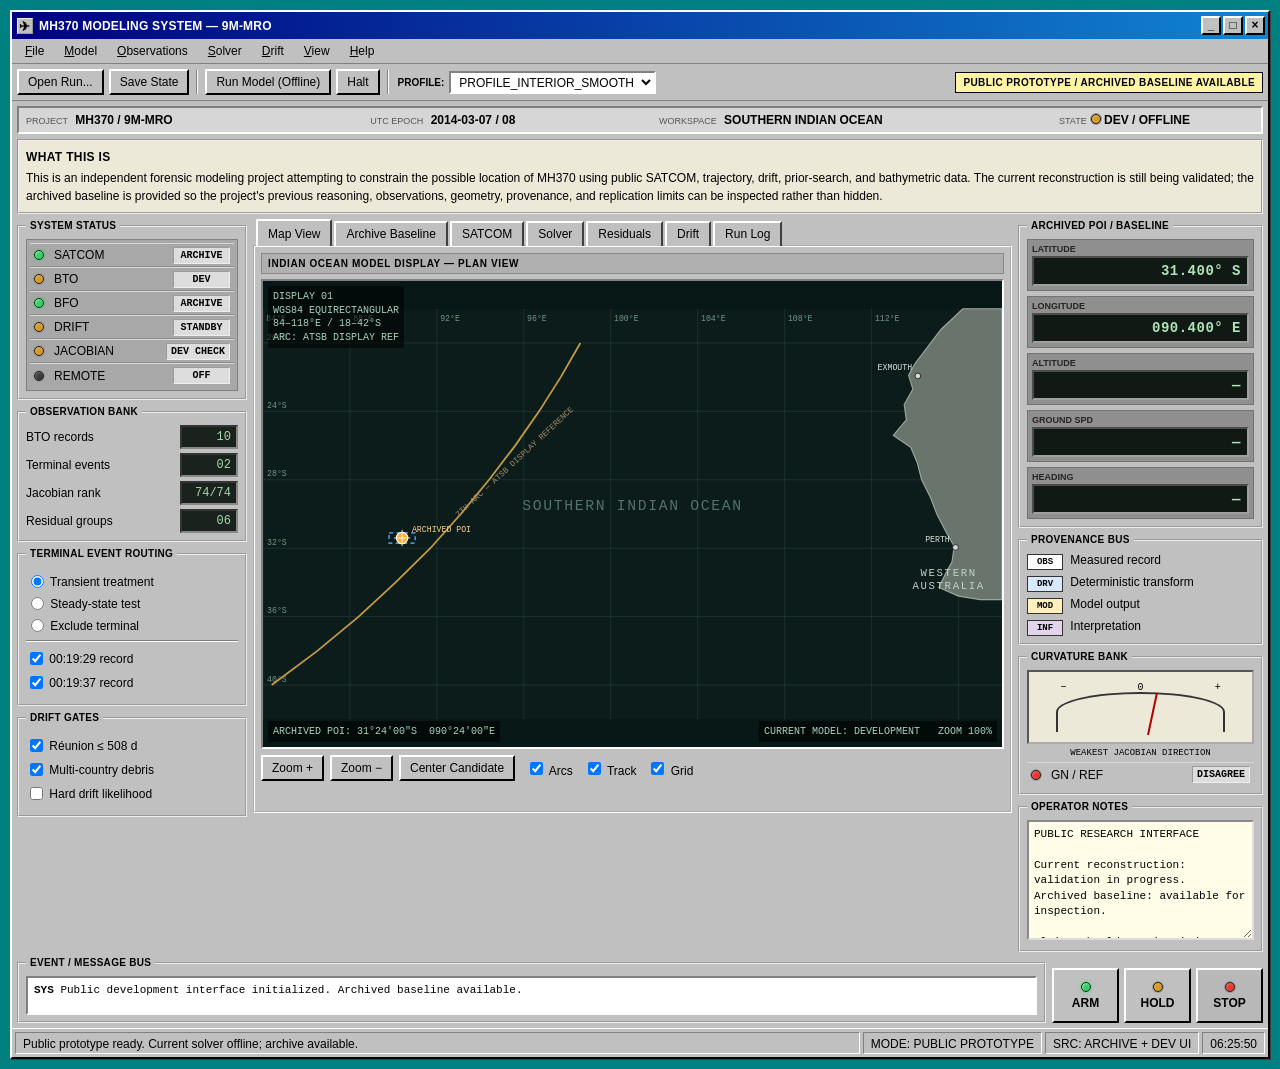
==== commit 2791c6cc: "Clarify project onboarding and archive status" ====
--- a/index.html
+++ b/index.html
@@ -6,6 +6,9 @@
   <meta name="description" content="MH370 modeling project — public technical interface for SATCOM, trajectory, optimization, and drift analysis.">
   <title>MH370 Modeling System</title>
   <link rel="stylesheet" href="styles.css">
+  <style>
+    section[aria-label="MH370 Modeling System development notice"]{display:none!important}
+  </style>
 </head>
 <body>
   <div class="desktop">
@@ -33,7 +36,7 @@
         <button class="win-button">Open Run...</button>
         <button class="win-button">Save State</button>
         <span class="toolbar-separator"></span>
-        <button class="win-button" id="runButton">Run Model</button>
+        <button class="win-button" id="runButton">Run Model (Offline)</button>
         <button class="win-button" id="haltButton">Halt</button>
         <span class="toolbar-separator"></span>
         <label class="toolbar-label">PROFILE:</label>
@@ -42,14 +45,19 @@
           <option>BASELINE_TRF</option>
           <option>TRUST_SR1</option>
         </select>
-        <div class="prototype-flag">VISUAL PROTOTYPE / SAMPLE READOUTS</div>
+        <div class="prototype-flag">PUBLIC PROTOTYPE / ARCHIVED BASELINE AVAILABLE</div>
       </section>
 
       <section class="project-strip sunken">
         <div><span class="field-label">PROJECT</span><strong> MH370 / 9M-MRO</strong></div>
         <div><span class="field-label">UTC EPOCH</span><strong> 2014-03-07 / 08</strong></div>
         <div><span class="field-label">WORKSPACE</span><strong> SOUTHERN INDIAN OCEAN</strong></div>
-        <div><span class="field-label">STATE</span><span class="lamp green"></span><strong id="systemState"> READY</strong></div>
+        <div><span class="field-label">STATE</span><span class="lamp amber"></span><strong id="systemState"> DEV / OFFLINE</strong></div>
+      </section>
+
+      <section class="group-box" aria-label="Project overview" style="margin:0 5px 6px;line-height:1.45;background:#ece9d8">
+        <strong style="display:block;margin-bottom:4px;letter-spacing:.35px">WHAT THIS IS</strong>
+        <p style="margin:0">This is an independent forensic modeling project attempting to constrain the possible location of MH370 using public SATCOM, trajectory, drift, prior-search, and bathymetric data. The current reconstruction is still being validated; the archived baseline is provided so the project's previous reasoning, observations, geometry, provenance, and replication limits can be inspected rather than hidden.</p>
       </section>
 
       <div class="main-grid">
@@ -57,11 +65,11 @@
           <fieldset class="group-box">
             <legend>SYSTEM STATUS</legend>
             <div class="switchboard">
-              <div class="switch-row"><span class="lamp green"></span><span>SATCOM</span><strong>ONLINE</strong></div>
-              <div class="switch-row"><span class="lamp green"></span><span>BTO</span><strong>LOADED</strong></div>
-              <div class="switch-row"><span class="lamp green"></span><span>BFO</span><strong>LOADED</strong></div>
+              <div class="switch-row"><span class="lamp green"></span><span>SATCOM</span><strong>ARCHIVE</strong></div>
+              <div class="switch-row"><span class="lamp amber"></span><span>BTO</span><strong>DEV</strong></div>
+              <div class="switch-row"><span class="lamp green"></span><span>BFO</span><strong>ARCHIVE</strong></div>
               <div class="switch-row"><span class="lamp amber"></span><span>DRIFT</span><strong>STANDBY</strong></div>
-              <div class="switch-row"><span class="lamp green"></span><span>JACOBIAN</span><strong>VALID</strong></div>
+              <div class="switch-row"><span class="lamp amber"></span><span>JACOBIAN</span><strong>DEV CHECK</strong></div>
               <div class="switch-row"><span class="lamp off"></span><span>REMOTE</span><strong>OFF</strong></div>
             </div>
           </fieldset>
@@ -143,24 +151,23 @@
           </div>
 
           <div class="tab-panel" id="tab-satcom">
-            <div class="panel-caption">SATCOM OBSERVATION CONSOLE</div>
+            <div class="panel-caption">SELECTED BFO OBSERVATIONS — ARCHIVE EXCERPT</div>
             <div class="data-table-wrap sunken">
               <table class="data-table">
-                <thead><tr><th>UTC</th><th>CHANNEL</th><th>TYPE</th><th>OBSERVED</th><th>σ</th><th>USE</th><th>CLASS</th></tr></thead>
+                <thead><tr><th>UTC</th><th>EVENT</th><th>BFO</th><th>USE</th><th>CLASS</th><th>SOURCE</th></tr></thead>
                 <tbody>
-                  <tr><td>18:25:27</td><td>R600</td><td>BTO</td><td>—</td><td>—</td><td>YES</td><td>OBSERVED</td></tr>
-                  <tr><td>19:41:03</td><td>R600</td><td>BTO/BFO</td><td>—</td><td>—</td><td>YES</td><td>OBSERVED</td></tr>
-                  <tr><td>00:11:00</td><td>R600</td><td>BTO/BFO</td><td>—</td><td>—</td><td>YES</td><td>OBSERVED</td></tr>
-                  <tr class="terminal-row"><td>00:19:29</td><td>R600</td><td>LOG-ON</td><td>terminal</td><td>model</td><td>TEST</td><td>OBSERVED</td></tr>
-                  <tr class="terminal-row"><td>00:19:37</td><td>R1200</td><td>LOG-ON</td><td>terminal</td><td>model</td><td>TEST</td><td>OBSERVED</td></tr>
+                  <tr><td>18:25:34.461</td><td>log-on ACK</td><td>273 Hz</td><td>ARCHIVE</td><td>OBSERVED</td><td>Inmarsat log</td></tr>
+                  <tr><td>00:10:59.928</td><td>ACK</td><td>252 Hz</td><td>ARCHIVE</td><td>OBSERVED</td><td>Inmarsat log</td></tr>
+                  <tr class="terminal-row"><td>00:19:29.416</td><td>log-on request (R-channel)</td><td>182 Hz</td><td>ARCHIVE</td><td>OBSERVED</td><td>Inmarsat log</td></tr>
+                  <tr class="terminal-row"><td>00:19:37.443</td><td>acknowledge (last R-burst)</td><td>−2 Hz</td><td>ARCHIVE</td><td>OBSERVED</td><td>Inmarsat log</td></tr>
                 </tbody>
               </table>
             </div>
-            <div class="annotation-box">Numbers intentionally withheld in this visual pass. Published values will be bound to provenance-tagged records: <b>OBSERVED</b>, <b>DERIVED</b>, <b>MODELED</b>, or <b>INFERRED</b>.</div>
+            <div class="annotation-box"><b>Archive excerpt:</b> 4 selected BFO observations are displayed here; they are not the project's entire evidentiary basis. The full reconstruction uses additional SATCOM records plus derived timing/range constraints and other model domains. Current reconstruction outputs remain unpublished until provenance and validation gates are complete.</div>
           </div>
 
           <div class="tab-panel" id="tab-solver">
-            <div class="panel-caption">NONLINEAR OPTIMIZATION / SOLVER CONTROL</div>
+            <div class="panel-caption">NONLINEAR OPTIMIZATION / SOLVER CONTROL — DEVELOPMENT DIAGNOSTICS</div>
             <div class="solver-layout">
               <fieldset class="group-box"><legend>CONTROL</legend>
                 <div class="form-grid"><label>Method</label><select class="win-select"><option>TRUST_SR1</option><option>BASELINE_TRF</option></select><label>λ</label><input class="win-input" value="0.040"><label>Max eval</label><input class="win-input" value="AUTO"><label>Tolerance</label><input class="win-input" value="1.0E-6"></div>
@@ -170,7 +177,7 @@
                 <div class="digital-readouts"><div><span>OBJECTIVE</span><output>24.576758</output></div><div><span>KKT</span><output>3.388E-05</output></div><div><span>ITERATION</span><output>029</output></div><div><span>ACTIVE SET</span><output>NONE</output></div></div>
               </fieldset>
             </div>
-            <div class="terminal sunken"><span>15:17:01</span> MODEL&gt; profile PROFILE_INTERIOR_SMOOTH loaded<br><span>15:17:01</span> MODEL&gt; jacobian 83 x 74 / rank 74<br><span>15:17:02</span> MODEL&gt; derivative checkpoint PASSED<br><span>15:17:02</span> MODEL&gt; solver idle; awaiting operator command<span class="cursor">_</span></div>
+            <div class="terminal sunken"><span>15:17:01</span> MODEL&gt; profile PROFILE_INTERIOR_SMOOTH loaded<br><span>15:17:01</span> MODEL&gt; jacobian 83 x 74 / rank 74<br><span>15:17:02</span> MODEL&gt; derivative checkpoint PASSED<br><span>15:17:02</span> MODEL&gt; development diagnostics only; public solver offline<span class="cursor">_</span></div>
           </div>
 
           <div class="tab-panel" id="tab-residuals">
@@ -193,16 +200,16 @@
 
           <div class="tab-panel" id="tab-log">
             <div class="panel-caption">MODEL RUN LOG</div>
-            <div class="terminal tall sunken" id="runLog">SYSTEM BOOT ........................ OK<br>SATCOM TABLE ....................... READY<br>TRAJECTORY ENGINE ................. READY<br>DRIFT ENGINE ...................... STANDBY<br>PUBLICATION PROVENANCE ............ ENABLED<br><br>C:\MH370\MODEL&gt;<span class="cursor">_</span></div>
+            <div class="terminal tall sunken" id="runLog">SYSTEM BOOT ........................ OK<br>ARCHIVED SATCOM EXCERPT ............ READY<br>CURRENT TRAJECTORY ENGINE .......... DEVELOPMENT<br>DRIFT ENGINE ....................... STANDBY<br>PUBLICATION PROVENANCE ............. ENABLED<br><br>C:\MH370\MODEL&gt;<span class="cursor">_</span></div>
           </div>
         </section>
 
         <aside class="right-rack">
           <fieldset class="group-box">
-            <legend>BEST STATE / SAMPLE</legend>
+            <legend>ARCHIVED POI / BASELINE</legend>
             <div class="digital-readouts large">
-              <div><span>LATITUDE</span><output>31.397° S</output></div>
-              <div><span>LONGITUDE</span><output>090.403° E</output></div>
+              <div><span>LATITUDE</span><output>31.400° S</output></div>
+              <div><span>LONGITUDE</span><output>090.400° E</output></div>
               <div><span>ALTITUDE</span><output>—</output></div>
               <div><span>GROUND SPD</span><output>—</output></div>
               <div><span>HEADING</span><output>—</output></div>
@@ -228,11 +235,12 @@
 
           <fieldset class="group-box">
             <legend>OPERATOR NOTES</legend>
-            <textarea class="notes" spellcheck="false">UI PASS 01
-
-Objective: boring, dense, inspectable.
-
-No narrative claims embedded in graphics.</textarea>
+            <textarea class="notes" spellcheck="false">PUBLIC RESEARCH INTERFACE
+
+Current reconstruction: validation in progress.
+Archived baseline: available for inspection.
+
+Claims should remain tied to provenance and reproducible artifacts.</textarea>
           </fieldset>
         </aside>
       </div>
@@ -240,7 +248,7 @@
       <section class="lower-console">
         <fieldset class="group-box event-log-box">
           <legend>EVENT / MESSAGE BUS</legend>
-          <div class="event-log sunken" id="eventLog"><span>SYS</span> Interface initialized. Sample data mode active.</div>
+          <div class="event-log sunken" id="eventLog"><span>SYS</span> Public development interface initialized. Archived baseline available.</div>
         </fieldset>
         <div class="hardware-buttons">
           <button class="square-button"><span class="lamp green"></span>ARM</button>
@@ -250,13 +258,16 @@
       </section>
 
       <footer class="statusbar">
-        <div class="status-cell flex" id="statusText">Ready.</div>
-        <div class="status-cell">MODE: UI PROTOTYPE</div>
-        <div class="status-cell">SRC: LOCAL</div>
+        <div class="status-cell flex" id="statusText">Public prototype ready. Current solver offline; archive available.</div>
+        <div class="status-cell">MODE: PUBLIC PROTOTYPE</div>
+        <div class="status-cell">SRC: ARCHIVE + DEV UI</div>
         <div class="status-cell" id="clock">--:--:--</div>
       </footer>
     </main>
   </div>
   <script src="app.js"></script>
+  <script>
+    document.querySelector('section[aria-label="MH370 Modeling System development notice"]')?.remove();
+  </script>
 </body>
 </html>
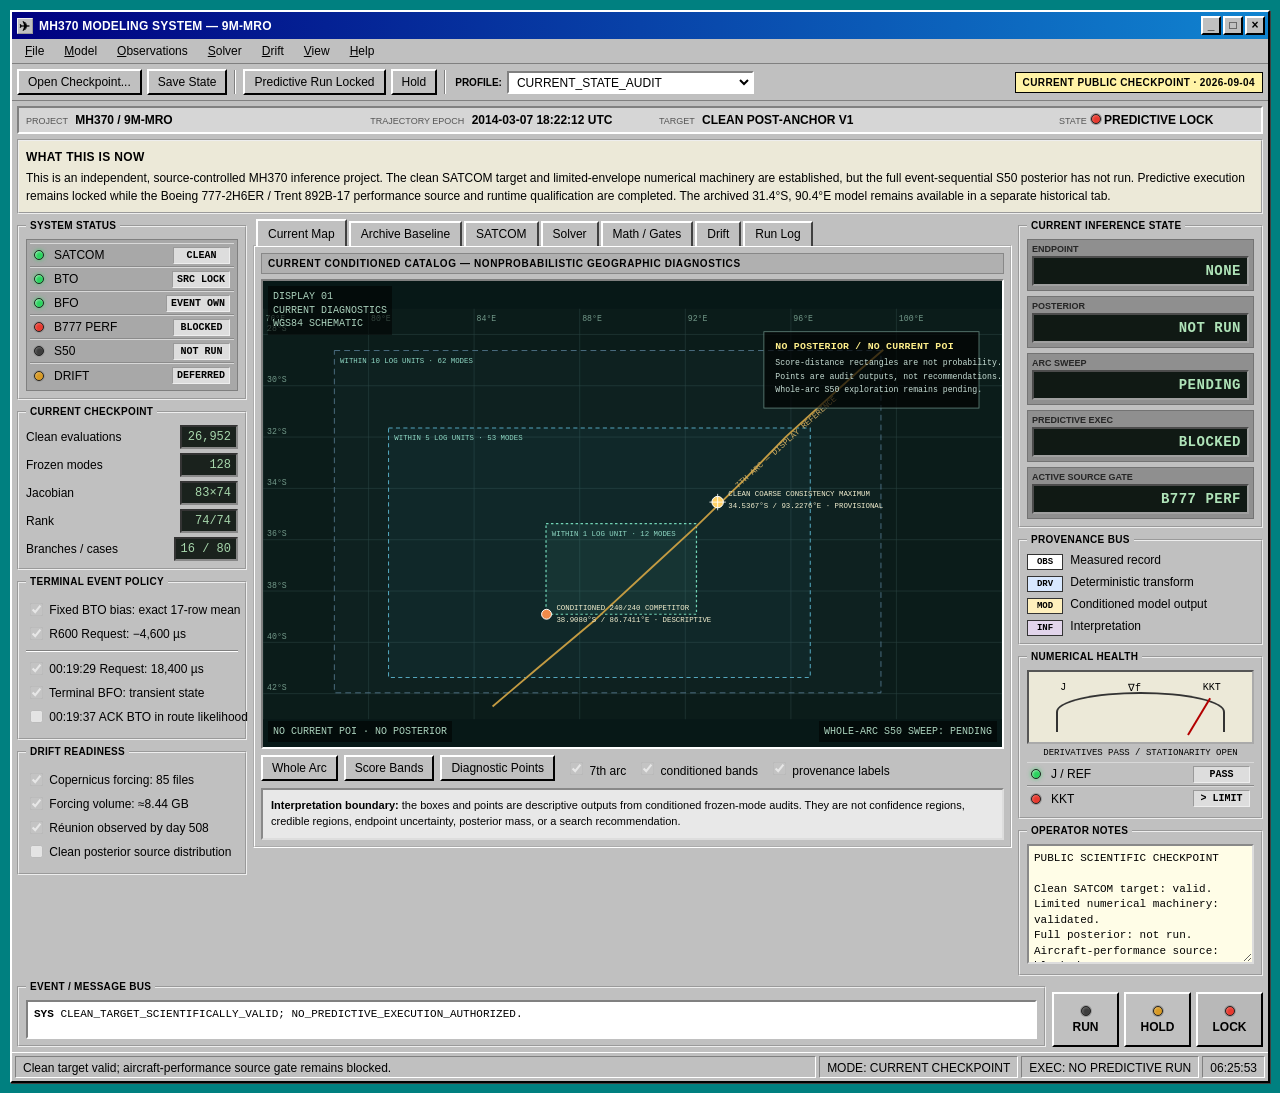
==== commit 3adefd9d: "Update public interface to current MH370 solver checkpoint" ====
--- a/index.html
+++ b/index.html
@@ -3,9 +3,10 @@
 <head>
   <meta charset="utf-8">
   <meta name="viewport" content="width=device-width, initial-scale=1">
-  <meta name="description" content="MH370 modeling project — public technical interface for SATCOM, trajectory, optimization, and drift analysis.">
+  <meta name="description" content="MH370 modeling project — current public technical checkpoint for SATCOM, trajectory inference, aircraft-performance qualification, and drift readiness.">
   <title>MH370 Modeling System</title>
   <link rel="stylesheet" href="styles.css">
+  <link rel="stylesheet" href="current-state.css">
   <style>
     section[aria-label="MH370 Modeling System development notice"]{display:none!important}
   </style>
@@ -33,31 +34,31 @@
       <div id="menuPopup" class="menu-popup" hidden></div>
 
       <section class="toolbar" aria-label="Project controls">
-        <button class="win-button">Open Run...</button>
+        <button class="win-button">Open Checkpoint...</button>
         <button class="win-button">Save State</button>
         <span class="toolbar-separator"></span>
-        <button class="win-button" id="runButton">Run Model (Offline)</button>
-        <button class="win-button" id="haltButton">Halt</button>
+        <button class="win-button" id="runButton">Predictive Run Locked</button>
+        <button class="win-button" id="haltButton">Hold</button>
         <span class="toolbar-separator"></span>
         <label class="toolbar-label">PROFILE:</label>
         <select class="win-select" aria-label="Model profile">
-          <option>PROFILE_INTERIOR_SMOOTH</option>
-          <option>BASELINE_TRF</option>
-          <option>TRUST_SR1</option>
+          <option>CURRENT_STATE_AUDIT</option>
+          <option>S50_EVENT_SEQUENTIAL_PLANNED</option>
+          <option>PHASE4C_NUMERICAL_ARCHIVE</option>
         </select>
-        <div class="prototype-flag">PUBLIC PROTOTYPE / ARCHIVED BASELINE AVAILABLE</div>
+        <div class="prototype-flag">CURRENT PUBLIC CHECKPOINT · 2026-09-04</div>
       </section>
 
       <section class="project-strip sunken">
         <div><span class="field-label">PROJECT</span><strong> MH370 / 9M-MRO</strong></div>
-        <div><span class="field-label">UTC EPOCH</span><strong> 2014-03-07 / 08</strong></div>
-        <div><span class="field-label">WORKSPACE</span><strong> SOUTHERN INDIAN OCEAN</strong></div>
-        <div><span class="field-label">STATE</span><span class="lamp amber"></span><strong id="systemState"> DEV / OFFLINE</strong></div>
-      </section>
-
-      <section class="group-box" aria-label="Project overview" style="margin:0 5px 6px;line-height:1.45;background:#ece9d8">
-        <strong style="display:block;margin-bottom:4px;letter-spacing:.35px">WHAT THIS IS</strong>
-        <p style="margin:0">This is an independent forensic modeling project attempting to constrain the possible location of MH370 using public SATCOM, trajectory, drift, prior-search, and bathymetric data. The current reconstruction is still being validated; the archived baseline is provided so the project's previous reasoning, observations, geometry, provenance, and replication limits can be inspected rather than hidden.</p>
+        <div><span class="field-label">TRAJECTORY EPOCH</span><strong> 2014-03-07 18:22:12 UTC</strong></div>
+        <div><span class="field-label">TARGET</span><strong> CLEAN POST-ANCHOR V1</strong></div>
+        <div><span class="field-label">STATE</span><span class="lamp red"></span><strong id="systemState"> PREDICTIVE LOCK</strong></div>
+      </section>
+
+      <section class="group-box overview-box" aria-label="Project overview">
+        <strong>WHAT THIS IS NOW</strong>
+        <p>This is an independent, source-controlled MH370 inference project. The clean SATCOM target and limited-envelope numerical machinery are established, but the full event-sequential S50 posterior has not run. Predictive execution remains locked while the Boeing 777-2H6ER / Trent 892B-17 performance source and runtime qualification are completed. The archived 31.4°S, 90.4°E model remains available in a separate historical tab.</p>
       </section>
 
       <div class="main-grid">
@@ -65,154 +66,160 @@
           <fieldset class="group-box">
             <legend>SYSTEM STATUS</legend>
             <div class="switchboard">
-              <div class="switch-row"><span class="lamp green"></span><span>SATCOM</span><strong>ARCHIVE</strong></div>
-              <div class="switch-row"><span class="lamp amber"></span><span>BTO</span><strong>DEV</strong></div>
-              <div class="switch-row"><span class="lamp green"></span><span>BFO</span><strong>ARCHIVE</strong></div>
-              <div class="switch-row"><span class="lamp amber"></span><span>DRIFT</span><strong>STANDBY</strong></div>
-              <div class="switch-row"><span class="lamp amber"></span><span>JACOBIAN</span><strong>DEV CHECK</strong></div>
-              <div class="switch-row"><span class="lamp off"></span><span>REMOTE</span><strong>OFF</strong></div>
-            </div>
-          </fieldset>
-
-          <fieldset class="group-box">
-            <legend>OBSERVATION BANK</legend>
+              <div class="switch-row"><span class="lamp green"></span><span>SATCOM</span><strong>CLEAN</strong></div>
+              <div class="switch-row"><span class="lamp green"></span><span>BTO</span><strong>SRC LOCK</strong></div>
+              <div class="switch-row"><span class="lamp green"></span><span>BFO</span><strong>EVENT OWN</strong></div>
+              <div class="switch-row"><span class="lamp red"></span><span>B777 PERF</span><strong>BLOCKED</strong></div>
+              <div class="switch-row"><span class="lamp off"></span><span>S50</span><strong>NOT RUN</strong></div>
+              <div class="switch-row"><span class="lamp amber"></span><span>DRIFT</span><strong>DEFERRED</strong></div>
+            </div>
+          </fieldset>
+
+          <fieldset class="group-box">
+            <legend>CURRENT CHECKPOINT</legend>
             <div class="meter-list">
-              <div><span>BTO records</span><output>10</output></div>
-              <div><span>Terminal events</span><output>02</output></div>
-              <div><span>Jacobian rank</span><output>74/74</output></div>
-              <div><span>Residual groups</span><output>06</output></div>
-            </div>
-          </fieldset>
-
-          <fieldset class="group-box">
-            <legend>TERMINAL EVENT ROUTING</legend>
-            <label class="check-line"><input type="radio" name="terminal" checked> Transient treatment</label>
-            <label class="check-line"><input type="radio" name="terminal"> Steady-state test</label>
-            <label class="check-line"><input type="radio" name="terminal"> Exclude terminal</label>
+              <div><span>Clean evaluations</span><output>26,952</output></div>
+              <div><span>Frozen modes</span><output>128</output></div>
+              <div><span>Jacobian</span><output>83×74</output></div>
+              <div><span>Rank</span><output>74/74</output></div>
+              <div><span>Branches / cases</span><output>16 / 80</output></div>
+            </div>
+          </fieldset>
+
+          <fieldset class="group-box">
+            <legend>TERMINAL EVENT POLICY</legend>
+            <label class="check-line"><input type="checkbox" checked disabled> Fixed BTO bias: exact 17-row mean</label>
+            <label class="check-line"><input type="checkbox" checked disabled> R600 Request: −4,600 µs</label>
             <hr class="etched">
-            <label class="check-line"><input type="checkbox" checked> 00:19:29 record</label>
-            <label class="check-line"><input type="checkbox" checked> 00:19:37 record</label>
-          </fieldset>
-
-          <fieldset class="group-box">
-            <legend>DRIFT GATES</legend>
-            <label class="check-line"><input type="checkbox" checked> Réunion ≤ 508 d</label>
-            <label class="check-line"><input type="checkbox" checked> Multi-country debris</label>
-            <label class="check-line"><input type="checkbox"> Hard drift likelihood</label>
+            <label class="check-line"><input type="checkbox" checked disabled> 00:19:29 Request: 18,400 µs</label>
+            <label class="check-line"><input type="checkbox" checked disabled> Terminal BFO: transient state</label>
+            <label class="check-line"><input type="checkbox" disabled> 00:19:37 ACK BTO in route likelihood</label>
+          </fieldset>
+
+          <fieldset class="group-box">
+            <legend>DRIFT READINESS</legend>
+            <label class="check-line"><input type="checkbox" checked disabled> Copernicus forcing: 85 files</label>
+            <label class="check-line"><input type="checkbox" checked disabled> Forcing volume: ≈8.44 GB</label>
+            <label class="check-line"><input type="checkbox" checked disabled> Réunion observed by day 508</label>
+            <label class="check-line"><input type="checkbox" disabled> Clean posterior source distribution</label>
           </fieldset>
         </aside>
 
         <section class="workspace">
           <div class="tabs" role="tablist">
-            <button class="tab active" data-tab="map" role="tab">Map View</button>
+            <button class="tab active" data-tab="map" role="tab">Current Map</button>
             <button class="tab" data-tab="satcom" role="tab">SATCOM</button>
             <button class="tab" data-tab="solver" role="tab">Solver</button>
-            <button class="tab" data-tab="residuals" role="tab">Residuals</button>
+            <button class="tab" data-tab="residuals" role="tab">Math / Gates</button>
             <button class="tab" data-tab="drift" role="tab">Drift</button>
             <button class="tab" data-tab="log" role="tab">Run Log</button>
           </div>
 
           <div class="tab-panel active" id="tab-map">
-            <div class="panel-caption">INDIAN OCEAN MODEL DISPLAY — PLAN VIEW</div>
+            <div class="panel-caption">CURRENT CONDITIONED CATALOG — NONPROBABILISTIC GEOGRAPHIC DIAGNOSTICS</div>
             <div class="map-screen sunken">
-              <svg viewBox="0 0 900 500" role="img" aria-label="Schematic Indian Ocean trajectory model display">
-                <defs>
-                  <pattern id="grid" width="50" height="50" patternUnits="userSpaceOnUse">
-                    <path d="M 50 0 L 0 0 0 50" class="grid-line" fill="none"/>
-                  </pattern>
-                </defs>
-                <rect width="900" height="500" class="ocean"/>
-                <rect width="900" height="500" fill="url(#grid)"/>
-                <path class="land" d="M45 28 L198 36 225 78 190 121 216 164 168 187 123 172 95 130 56 112 32 70Z"/>
-                <path class="land" d="M274 0 L336 0 367 39 354 78 385 107 368 142 321 136 293 96Z"/>
-                <path class="land" d="M704 268 L779 239 855 265 891 322 869 377 809 402 745 384 712 332Z"/>
-                <path class="land island" d="M350 246 L371 228 383 257 370 304 349 325 337 297Z"/>
-                <text x="67" y="97" class="map-label">AFRICA</text>
-                <text x="287" y="61" class="map-label">INDIA</text>
-                <text x="743" y="325" class="map-label">AUSTRALIA</text>
-                <text x="310" y="214" class="map-label dim">INDIAN OCEAN</text>
-                <path class="arc arc-muted" d="M590 28 C724 123 795 241 786 471"/>
-                <path class="arc arc-bright" d="M552 23 C685 125 750 244 728 478"/>
-                <path class="track" d="M510 50 C500 119 487 170 462 220 C437 272 422 326 432 388 C440 431 422 462 402 483"/>
-                <circle cx="510" cy="50" r="5" class="fix"/><text x="518" y="47" class="fix-label">LAST PRIMARY REGION</text>
-                <circle cx="402" cy="483" r="7" class="candidate"/><text x="413" y="477" class="candidate-label">CANDIDATE</text>
-                <line x1="402" y1="483" x2="728" y2="478" class="range-line"/>
-                <text x="565" y="469" class="range-label">7TH ARC REFERENCE</text>
-                <g class="crosshair"><line x1="395" y1="483" x2="409" y2="483"/><line x1="402" y1="476" x2="402" y2="490"/></g>
-              </svg>
-              <div class="map-overlay top-left">DISPLAY 01<br>PROJECTION: SCHEMATIC<br>GRID: 5°</div>
-              <div class="map-overlay bottom-left">CURSOR: 31°23'49"S&nbsp;&nbsp;090°24'11"E</div>
-              <div class="map-overlay bottom-right">RANGE: ---- NM&nbsp;&nbsp; ZOOM 100%</div>
+              <svg viewBox="0 0 900 500" role="img" aria-label="Current MH370 conditioned diagnostic map"></svg>
+              <div class="map-overlay top-left">DISPLAY 01<br>CURRENT DIAGNOSTICS<br>WGS84 SCHEMATIC</div>
+              <div class="map-overlay bottom-left">NO CURRENT POI · NO POSTERIOR</div>
+              <div class="map-overlay bottom-right">WHOLE-ARC S50 SWEEP: PENDING</div>
             </div>
             <div class="map-controls">
-              <button class="win-button">Zoom +</button><button class="win-button">Zoom −</button><button class="win-button">Center Candidate</button>
-              <label><input type="checkbox" checked> Arcs</label><label><input type="checkbox" checked> Track</label><label><input type="checkbox" checked> Grid</label>
-            </div>
+              <button class="win-button" data-map-action="wide">Whole Arc</button>
+              <button class="win-button" data-map-action="bands">Score Bands</button>
+              <button class="win-button" data-map-action="points">Diagnostic Points</button>
+              <label><input type="checkbox" checked disabled> 7th arc</label>
+              <label><input type="checkbox" checked disabled> conditioned bands</label>
+              <label><input type="checkbox" checked disabled> provenance labels</label>
+            </div>
+            <div class="annotation-box current-map-note"><b>Interpretation boundary:</b> the boxes and points are descriptive outputs from conditioned frozen-mode audits. They are not confidence regions, credible regions, endpoint uncertainty, posterior mass, or a search recommendation.</div>
           </div>
 
           <div class="tab-panel" id="tab-satcom">
-            <div class="panel-caption">SELECTED BFO OBSERVATIONS — ARCHIVE EXCERPT</div>
+            <div class="panel-caption">CLEAN SATCOM TARGET — OBSERVATION OWNERSHIP AND TERMINAL MESSAGE SEMANTICS</div>
             <div class="data-table-wrap sunken">
               <table class="data-table">
-                <thead><tr><th>UTC</th><th>EVENT</th><th>BFO</th><th>USE</th><th>CLASS</th><th>SOURCE</th></tr></thead>
+                <thead><tr><th>UTC / SCOPE</th><th>RECORD</th><th>NUMERIC POLICY</th><th>ACTIVE USE</th><th>CLASS</th></tr></thead>
                 <tbody>
-                  <tr><td>18:25:34.461</td><td>log-on ACK</td><td>273 Hz</td><td>ARCHIVE</td><td>OBSERVED</td><td>Inmarsat log</td></tr>
-                  <tr><td>00:10:59.928</td><td>ACK</td><td>252 Hz</td><td>ARCHIVE</td><td>OBSERVED</td><td>Inmarsat log</td></tr>
-                  <tr class="terminal-row"><td>00:19:29.416</td><td>log-on request (R-channel)</td><td>182 Hz</td><td>ARCHIVE</td><td>OBSERVED</td><td>Inmarsat log</td></tr>
-                  <tr class="terminal-row"><td>00:19:37.443</td><td>acknowledge (last R-burst)</td><td>−2 Hz</td><td>ARCHIVE</td><td>OBSERVED</td><td>Inmarsat log</td></tr>
+                  <tr><td>Pre-takeoff calibration</td><td>17 BTO bias rows</td><td>−8,426,548 / 17 = −495,679.29411764705 µs</td><td>Conditioned fixed bias</td><td>ESTABLISHED</td></tr>
+                  <tr><td>16:42:32–17:07:19</td><td>Three pre-anchor BTO records; 17:07:19 BFO</td><td>No post-18:22 path ownership</td><td>Removed from clean post-anchor target</td><td>REPAIRED</td></tr>
+                  <tr><td>18:25 Request</td><td>R600 BTO</td><td>17,120 − 4,600 = 12,520 µs</td><td>Message-specific Request treatment</td><td>SOURCE-LOCKED</td></tr>
+                  <tr class="terminal-row"><td>00:19:29.416</td><td>R600 Log-on Request</td><td>23,000 − 4,600 = 18,400 µs; BFO 182 Hz</td><td>Terminal Request / transient-frequency state</td><td>ACTIVE</td></tr>
+                  <tr class="terminal-row"><td>00:19:37.443</td><td>R1200 Log-on Acknowledge</td><td>Raw BTO 49,660 µs; BFO −2 Hz</td><td>ACK BTO excluded from ordinary route likelihood</td><td>TERMINAL</td></tr>
                 </tbody>
               </table>
             </div>
-            <div class="annotation-box"><b>Archive excerpt:</b> 4 selected BFO observations are displayed here; they are not the project's entire evidentiary basis. The full reconstruction uses additional SATCOM records plus derived timing/range constraints and other model domains. Current reconstruction outputs remain unpublished until provenance and validation gates are complete.</div>
+            <div class="annotation-box"><b>Clean-target repair:</b> pre-anchor observations no longer inherit post-anchor trajectory parameters. The clean representative north-minus-south diagnostic is −179.8536203597335 log-target units, and post-anchor BTO agrees with the causal diagnostic to 2.3283064365386963×10<sup>−10</sup> log units.</div>
           </div>
 
           <div class="tab-panel" id="tab-solver">
-            <div class="panel-caption">NONLINEAR OPTIMIZATION / SOLVER CONTROL — DEVELOPMENT DIAGNOSTICS</div>
+            <div class="panel-caption">NUMERICAL CHECKPOINT AND S50 POSTERIOR ARCHITECTURE</div>
+            <div class="current-dev-note"><b>LIMITED-ENVELOPE CHECKPOINT.</b> The 16 underlying branches and 80 continuation cases validated important numerical machinery. They are not 80 independent routes and they are not the full S50 posterior search.</div>
             <div class="solver-layout">
-              <fieldset class="group-box"><legend>CONTROL</legend>
-                <div class="form-grid"><label>Method</label><select class="win-select"><option>TRUST_SR1</option><option>BASELINE_TRF</option></select><label>λ</label><input class="win-input" value="0.040"><label>Max eval</label><input class="win-input" value="AUTO"><label>Tolerance</label><input class="win-input" value="1.0E-6"></div>
-                <div class="button-row"><button class="win-button">Initialize</button><button class="win-button">Solve</button><button class="win-button">Step</button></div>
-              </fieldset>
-              <fieldset class="group-box"><legend>STATUS REGISTER</legend>
-                <div class="digital-readouts"><div><span>OBJECTIVE</span><output>24.576758</output></div><div><span>KKT</span><output>3.388E-05</output></div><div><span>ITERATION</span><output>029</output></div><div><span>ACTIVE SET</span><output>NONE</output></div></div>
-              </fieldset>
-            </div>
-            <div class="terminal sunken"><span>15:17:01</span> MODEL&gt; profile PROFILE_INTERIOR_SMOOTH loaded<br><span>15:17:01</span> MODEL&gt; jacobian 83 x 74 / rank 74<br><span>15:17:02</span> MODEL&gt; derivative checkpoint PASSED<br><span>15:17:02</span> MODEL&gt; development diagnostics only; public solver offline<span class="cursor">_</span></div>
+              <fieldset class="group-box"><legend>NEXT INFERENCE ENGINE</legend>
+                <div class="form-grid">
+                  <label>Method</label><input class="win-input" value="EVENT-SEQUENTIAL SMC" readonly>
+                  <label>Assimilation</label><input class="win-input" value="BTO / BFO BY EVENT" readonly>
+                  <label>Search</label><input class="win-input" value="WHOLE ARC → ADAPTIVE REFINE" readonly>
+                  <label>Output</label><input class="win-input" value="WEIGHTED TRAJECTORY POSTERIOR" readonly>
+                </div>
+                <div class="button-row"><button class="win-button" disabled>Initialize</button><button class="win-button" disabled>Propagate</button><button class="win-button" disabled>Assimilate</button></div>
+              </fieldset>
+              <fieldset class="group-box"><legend>NUMERICAL STATUS</legend>
+                <div class="digital-readouts">
+                  <div><span>BRANCHES</span><output>16</output></div>
+                  <div><span>CONTINUATION CASES</span><output>80</output></div>
+                  <div><span>BEST HIST. KKT</span><output>6.08E−02</output></div>
+                  <div><span>KKT ACCEPTANCE</span><output>≤1.00E−02</output></div>
+                  <div><span>CONFIRMED STATIONARY</span><output>0</output></div>
+                  <div><span>PREDICTIVE S50</span><output>NOT RUN</output></div>
+                </div>
+              </fieldset>
+            </div>
+            <div class="terminal sunken"><span>STATE</span> CLEAN SATCOM TARGET ................ VALID<br><span>STATE</span> PRE-ANCHOR OWNERSHIP ............... REPAIRED<br><span>NUM</span>&nbsp;&nbsp;JACOBIAN ........................... 83 × 74 / RANK 74<br><span>NUM</span>&nbsp;&nbsp;DERIVATIVE CHECKS ................... PASSED<br><span>NUM</span>&nbsp;&nbsp;STATIONARITY ........................ NOT CONFIRMED<br><span>SRC</span>&nbsp;&nbsp;BOEING EXACT-ROW LOOKUP ............. PASS / NONPREDICTIVE ONLY<br><span>SRC</span>&nbsp;&nbsp;AIRCRAFT PERFORMANCE MODEL .......... BLOCKED<br><span>RUN</span>&nbsp;&nbsp;DEPENDENCY ACQUISITION V4 ........... PREPARED / OUTCOME NOT RECORDED<br><span>RUN</span>&nbsp;&nbsp;PREDICTIVE EXECUTION ................ NOT AUTHORIZED<span class="cursor">_</span></div>
           </div>
 
           <div class="tab-panel" id="tab-residuals">
-            <div class="panel-caption">RESIDUAL MONITOR</div>
-            <div class="chart sunken">
-              <svg viewBox="0 0 900 360" aria-label="Schematic residual plot">
-                <rect width="900" height="360" class="chart-bg"/>
-                <g class="chart-grid"><path d="M70 30V320M210 30V320M350 30V320M490 30V320M630 30V320M770 30V320M70 70H850M70 130H850M70 190H850M70 250H850M70 310H850"/></g>
-                <line x1="70" y1="190" x2="850" y2="190" class="zero-line"/>
-                <polyline points="75,144 155,203 235,169 315,197 395,182 475,194 555,187 635,192 715,188 795,191 845,190" class="plot-line"/>
-                <text x="74" y="50" class="chart-label">NORMALIZED RESIDUAL</text><text x="742" y="340" class="chart-label">EVENT INDEX →</text>
-              </svg>
+            <div class="panel-caption">MATHEMATICAL CONTRACTS / FAIL-CLOSED GATES</div>
+            <div class="math-grid">
+              <fieldset class="group-box math-card"><legend>BTO RESIDUAL</legend><div class="formula">r<sub>BTO,k</sub> = BTO<sub>obs,k</sub> − BTO<sub>pred,k</sub></div><p>Observed-minus-predicted sign convention. Observation ownership is event-specific.</p></fieldset>
+              <fieldset class="group-box math-card"><legend>FIXED BIAS</legend><div class="formula">b = −8,426,548 / 17<br>= −495,679.29411764705 µs</div><p>Conditioned terminal-specific calibration; not transferable to another terminal.</p></fieldset>
+              <fieldset class="group-box math-card"><legend>R600 REQUEST</legend><div class="formula">BTO<sub>corr</sub> = BTO<sub>raw</sub> − 4,600 µs</div><p>Applied once to source-authorized Log-on Request records, never to the Acknowledge.</p></fieldset>
+              <fieldset class="group-box math-card"><legend>SMC UPDATE</legend><div class="formula">w<sub>k</sub><sup>(i)</sup> ∝ w<sub>k−1</sub><sup>(i)</sup> · L<sub>BTO,k</sub> · L<sub>BFO,k</sub> · p/q</div><p>Guided proposals require the exact proposal-density correction.</p></fieldset>
+              <fieldset class="group-box math-card"><legend>PARTICLE HEALTH</legend><div class="formula">ESS = 1 / Σ<sub>i</sub>(w<sub>i</sub><sup>2</sup>)</div><p>Ordinary ESS is supplemented by unique-ancestor and genealogical-ESS gates.</p></fieldset>
+              <fieldset class="group-box math-card"><legend>JACOBIAN</legend><div class="formula">J ∈ ℝ<sup>83×74</sup>, rank(J)=74</div><p>Gradient relative check ≈5.020×10<sup>−6</sup>; Hessian-vector relative check ≈2.480×10<sup>−8</sup>.</p></fieldset>
+              <fieldset class="group-box math-card"><legend>ENDPOINT BANDS</legend><div class="formula">Δℓ ∈ {1, 5, 10}</div><p>Score-distance bands are descriptive only. They are not normalized probability regions.</p></fieldset>
+              <fieldset class="group-box math-card gate-card"><legend>ACTIVE HARD STOP</legend><div class="formula">NO_PREDICTIVE_EXECUTION_AUTHORIZED</div><p>No aircraft-performance source gate, no full S50 run.</p></fieldset>
             </div>
           </div>
 
           <div class="tab-panel" id="tab-drift">
-            <div class="panel-caption">OCEAN DRIFT COMPATIBILITY PANEL</div>
-            <div class="empty-instrument sunken"><div class="big-label">DRIFT SUBSYSTEM</div><div class="sevenseg">STANDBY</div><p>Trajectory-to-debris compatibility display reserved for validated drift output.</p></div>
+            <div class="panel-caption">OCEAN-FORCING ASSET READY / INFERENCE COUPLING DEFERRED</div>
+            <div class="drift-layout">
+              <fieldset class="group-box"><legend>FORCING ASSET</legend>
+                <div class="digital-readouts"><div><span>NETCDF FILES</span><output>85</output></div><div><span>BYTES</span><output>≈8.44×10⁹</output></div><div><span>ARCHIVE PARTS</span><output>5</output></div><div><span>RÉUNION BOUND</span><output>≤508 d</output></div></div>
+              </fieldset>
+              <fieldset class="group-box"><legend>COUPLING STATUS</legend>
+                <div class="pipeline-list"><span>Clean trajectory posterior</span><b>BLOCKED</b><span>Object-specific transport</span><b>DEFERRED</b><span>Beaching / detection model</span><b>DEFERRED</b><span>Search / bathymetry likelihood</span><b>DEFERRED</b></div>
+              </fieldset>
+            </div>
+            <div class="empty-instrument drift-screen sunken"><div class="big-label">DRIFT SUBSYSTEM</div><div class="sevenseg">DATA READY / SEED PENDING</div><p>The forcing archive is available, but no current origin ranking is authorized until a clean physical trajectory posterior exists. Historical drift shortlists remain archival.</p></div>
           </div>
 
           <div class="tab-panel" id="tab-log">
-            <div class="panel-caption">MODEL RUN LOG</div>
-            <div class="terminal tall sunken" id="runLog">SYSTEM BOOT ........................ OK<br>ARCHIVED SATCOM EXCERPT ............ READY<br>CURRENT TRAJECTORY ENGINE .......... DEVELOPMENT<br>DRIFT ENGINE ....................... STANDBY<br>PUBLICATION PROVENANCE ............. ENABLED<br><br>C:\MH370\MODEL&gt;<span class="cursor">_</span></div>
+            <div class="panel-caption">CURRENT PUBLIC CHECKPOINT LOG</div>
+            <div class="terminal tall sunken" id="runLog">CHECKPOINT DATE ...................... 2026-09-04<br>CLEAN POST-ANCHOR TARGET ............. VALID<br>PRE-ANCHOR BTO/BFO OWNERSHIP ......... REPAIRED<br>CLEAN COARSE EVALUATIONS ............. 26,952 FINITE<br>FROZEN CONDITIONED MODE CATALOG ...... 128 MODES<br>PHASE 4C NUMERICAL SHAKEOUT .......... 16 BRANCHES / 80 CASES<br>CONFIRMED STATIONARY SOLUTIONS ....... 0<br>S50 EVENT-SEQUENTIAL POSTERIOR ........ NOT RUN<br>BOEING EXACT SOURCE-ROW LOOKUP ........ PASS / NONPREDICTIVE<br>B777 / TRENT PHYSICAL SOURCE .......... BLOCKED<br>DEPENDENCY ACQUISITION V4 ............. PREPARED / RESULT PENDING<br>OCEAN FORCING ......................... 85 FILES / ≈8.44 GB<br>DRIFT COUPLING ........................ DEFERRED<br>PREDICTIVE EXECUTION .................. LOCKED<br><br>C:\MH370\CURRENT_STATE&gt;<span class="cursor">_</span></div>
           </div>
         </section>
 
         <aside class="right-rack">
           <fieldset class="group-box">
-            <legend>ARCHIVED POI / BASELINE</legend>
+            <legend>CURRENT INFERENCE STATE</legend>
             <div class="digital-readouts large">
-              <div><span>LATITUDE</span><output>31.400° S</output></div>
-              <div><span>LONGITUDE</span><output>090.400° E</output></div>
-              <div><span>ALTITUDE</span><output>—</output></div>
-              <div><span>GROUND SPD</span><output>—</output></div>
-              <div><span>HEADING</span><output>—</output></div>
+              <div><span>ENDPOINT</span><output>NONE</output></div>
+              <div><span>POSTERIOR</span><output>NOT RUN</output></div>
+              <div><span>ARC SWEEP</span><output>PENDING</output></div>
+              <div><span>PREDICTIVE EXEC</span><output>BLOCKED</output></div>
+              <div><span>ACTIVE SOURCE GATE</span><output>B777 PERF</output></div>
             </div>
           </fieldset>
 
@@ -221,26 +228,30 @@
             <div class="provenance-key">
               <div><span class="tag observed">OBS</span> Measured record</div>
               <div><span class="tag derived">DRV</span> Deterministic transform</div>
-              <div><span class="tag modeled">MOD</span> Model output</div>
+              <div><span class="tag modeled">MOD</span> Conditioned model output</div>
               <div><span class="tag inferred">INF</span> Interpretation</div>
             </div>
           </fieldset>
 
           <fieldset class="group-box">
-            <legend>CURVATURE BANK</legend>
-            <div class="needle-meter"><div class="scale"><span>−</span><span>0</span><span>+</span></div><div class="needle"></div></div>
-            <div class="meter-caption">WEAKEST JACOBIAN DIRECTION</div>
-            <div class="switch-row"><span class="lamp red"></span><span>GN / REF</span><strong>DISAGREE</strong></div>
+            <legend>NUMERICAL HEALTH</legend>
+            <div class="needle-meter"><div class="scale"><span>J</span><span>∇f</span><span>KKT</span></div><div class="needle current-needle"></div></div>
+            <div class="meter-caption">DERIVATIVES PASS / STATIONARITY OPEN</div>
+            <div class="switch-row"><span class="lamp green"></span><span>J / REF</span><strong>PASS</strong></div>
+            <div class="switch-row"><span class="lamp red"></span><span>KKT</span><strong>&gt; LIMIT</strong></div>
           </fieldset>
 
           <fieldset class="group-box">
             <legend>OPERATOR NOTES</legend>
-            <textarea class="notes" spellcheck="false">PUBLIC RESEARCH INTERFACE
-
-Current reconstruction: validation in progress.
-Archived baseline: available for inspection.
-
-Claims should remain tied to provenance and reproducible artifacts.</textarea>
+            <textarea class="notes" spellcheck="false" readonly>PUBLIC SCIENTIFIC CHECKPOINT
+
+Clean SATCOM target: valid.
+Limited numerical machinery: validated.
+Full posterior: not run.
+Aircraft-performance source: blocked.
+Drift coupling: deferred.
+
+No current endpoint is claimed.</textarea>
           </fieldset>
         </aside>
       </div>
@@ -248,26 +259,23 @@
       <section class="lower-console">
         <fieldset class="group-box event-log-box">
           <legend>EVENT / MESSAGE BUS</legend>
-          <div class="event-log sunken" id="eventLog"><span>SYS</span> Public development interface initialized. Archived baseline available.</div>
+          <div class="event-log sunken" id="eventLog"><span>SYS</span> Current public checkpoint initialized. Predictive execution remains locked.</div>
         </fieldset>
         <div class="hardware-buttons">
-          <button class="square-button"><span class="lamp green"></span>ARM</button>
+          <button class="square-button"><span class="lamp off"></span>RUN</button>
           <button class="square-button"><span class="lamp amber"></span>HOLD</button>
-          <button class="square-button danger"><span class="lamp red"></span>STOP</button>
+          <button class="square-button danger"><span class="lamp red"></span>LOCK</button>
         </div>
       </section>
 
       <footer class="statusbar">
-        <div class="status-cell flex" id="statusText">Public prototype ready. Current solver offline; archive available.</div>
-        <div class="status-cell">MODE: PUBLIC PROTOTYPE</div>
-        <div class="status-cell">SRC: ARCHIVE + DEV UI</div>
+        <div class="status-cell flex" id="statusText">Clean target valid; aircraft-performance source gate remains blocked.</div>
+        <div class="status-cell">MODE: CURRENT CHECKPOINT</div>
+        <div class="status-cell">EXEC: NO PREDICTIVE RUN</div>
         <div class="status-cell" id="clock">--:--:--</div>
       </footer>
     </main>
   </div>
   <script src="app.js"></script>
-  <script>
-    document.querySelector('section[aria-label="MH370 Modeling System development notice"]')?.remove();
-  </script>
 </body>
 </html>
--- a/current-state.css
+++ b/current-state.css
@@ -0,0 +1,34 @@
+/* Current scientific-state additions. The base Win98 workstation UI remains in styles.css. */
+.overview-box{margin:0 5px 6px;line-height:1.45;background:#ece9d8}
+.overview-box>strong{display:block;margin-bottom:4px;letter-spacing:.35px}
+.overview-box p{margin:0}
+.current-map-note{font-size:11px}
+.current-dev-note{margin:0 0 8px;padding:8px;background:#fff4c2;border:1px solid #806000;font-size:11px;line-height:1.4}
+.win-button:disabled{color:#666;text-shadow:1px 1px #fff;cursor:not-allowed}
+.win-input[readonly]{background:#f2f2f2;color:#111}
+.math-grid{display:grid;grid-template-columns:repeat(2,minmax(0,1fr));gap:7px}
+.math-card{min-height:128px;background:#d4d0c8}
+.math-card .formula{min-height:44px;display:grid;place-items:center;padding:8px;background:#071d18;color:#b8efc2;border:2px inset #aaa;font:700 13px/1.45 "Courier New",monospace;text-align:center;overflow-wrap:anywhere}
+.math-card p{margin:7px 1px 0;line-height:1.4;font-size:11px}
+.math-card.gate-card{background:#f1d0d0;border-color:#d00}
+.math-card.gate-card .formula{color:#ffb1a9;background:#1d0707;font-size:11px}
+.drift-layout{display:grid;grid-template-columns:1fr 1fr;gap:7px;margin-bottom:7px}
+.pipeline-list{display:grid;grid-template-columns:1fr auto;gap:6px 10px;align-items:center}
+.pipeline-list span{padding:4px;background:#d8d8d8;border:1px inset #eee}
+.pipeline-list b{font:700 10px "Courier New",monospace;background:#eee;border:1px inset #ddd;padding:4px 5px;min-width:74px;text-align:center}
+.drift-screen{height:335px}
+.current-needle{left:71%;transform:rotate(31deg)}
+.map-legend-box{fill:rgba(0,0,0,.68);stroke:#61847b;stroke-width:1}
+.map-legend-text{fill:#c6ddd4;font:10px "Courier New",monospace}
+.map-band-10{fill:rgba(85,130,160,.045);stroke:#587d94;stroke-width:1;stroke-dasharray:7 5}
+.map-band-5{fill:rgba(67,160,195,.055);stroke:#54a6bd;stroke-width:1.25;stroke-dasharray:5 4}
+.map-band-1{fill:rgba(93,203,176,.075);stroke:#72d5b6;stroke-width:1.5;stroke-dasharray:3 3}
+.map-point-coarse{fill:#ffd166;stroke:#fff;stroke-width:1.2}
+.map-point-mode{fill:#f08a4b;stroke:#fff;stroke-width:1.2}
+.map-point-label{fill:#f4f0d0;font:9px "Courier New",monospace}
+.map-warning{fill:#ffef8a;font:700 12px "Courier New",monospace;letter-spacing:.3px}
+.map-arc-label{fill:#cfad62;font:10px "Courier New",monospace}
+.map-bound-label{fill:#8fd8c4;font:9px "Courier New",monospace}
+.archive-current-boundary{margin:7px 0;padding:7px;background:#fff4c2;border:1px solid #806000;line-height:1.4}
+.status-code{font-family:"Courier New",monospace;font-weight:700;overflow-wrap:anywhere}
+@media(max-width:1100px){.math-grid,.drift-layout{grid-template-columns:1fr}}
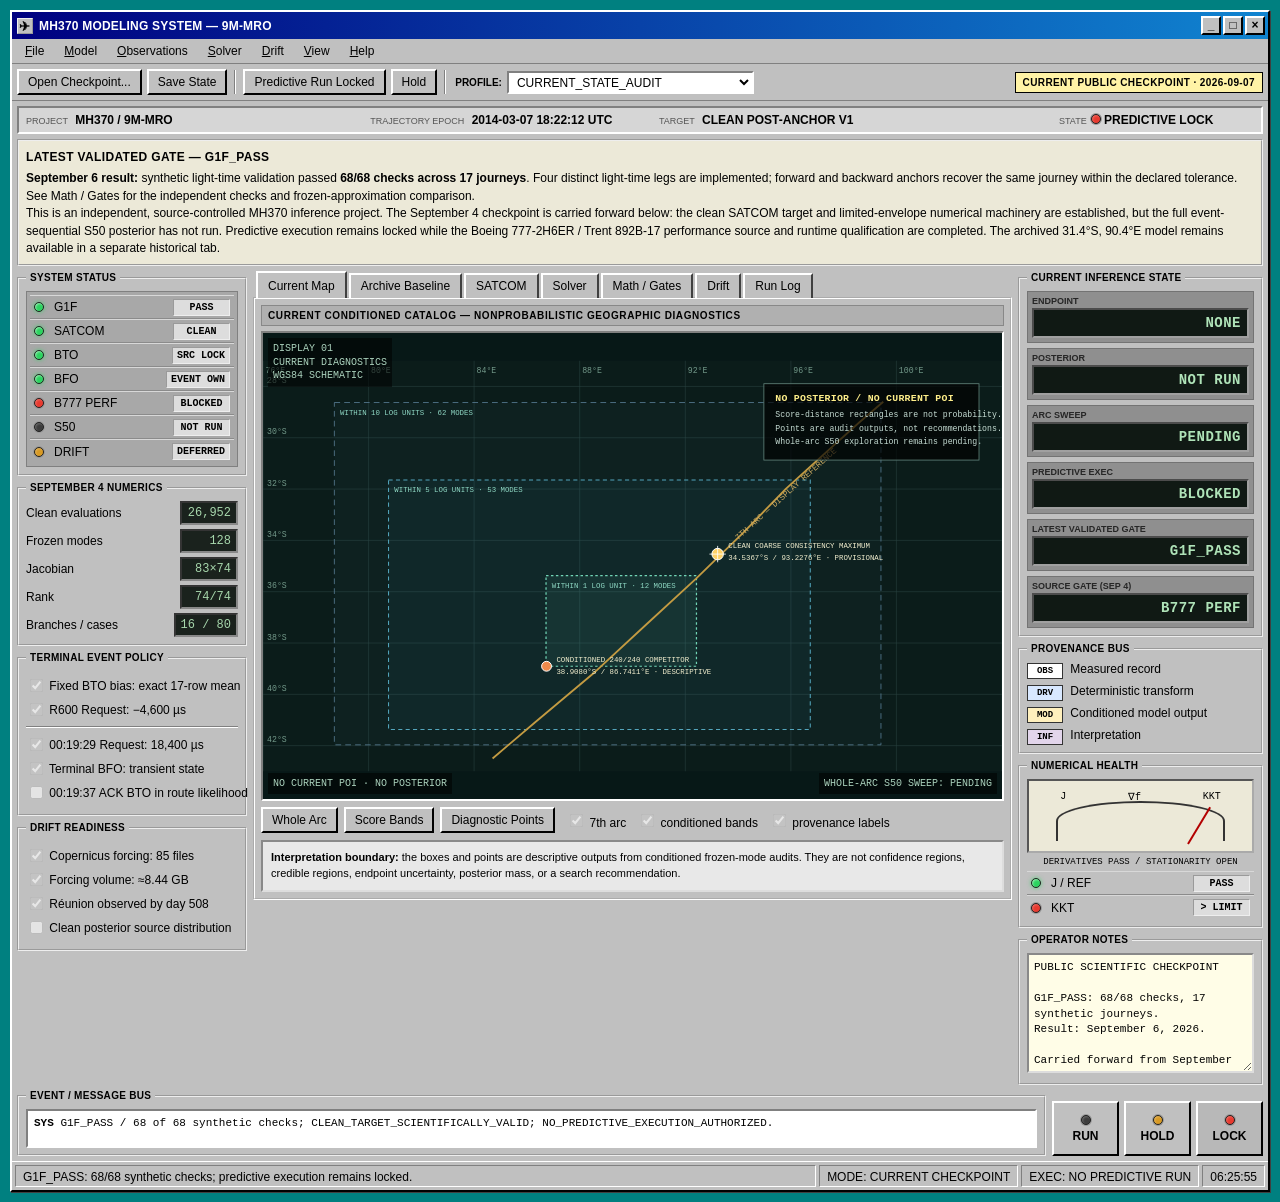
==== commit 7533a537: "Publish G1F validation checkpoint with summary and gate details Record 68/68 synthetic light-time ch" ====
--- a/index.html
+++ b/index.html
@@ -46,7 +46,7 @@
           <option>S50_EVENT_SEQUENTIAL_PLANNED</option>
           <option>PHASE4C_NUMERICAL_ARCHIVE</option>
         </select>
-        <div class="prototype-flag">CURRENT PUBLIC CHECKPOINT · 2026-09-04</div>
+        <div class="prototype-flag">CURRENT PUBLIC CHECKPOINT · 2026-09-07</div>
       </section>
 
       <section class="project-strip sunken">
@@ -57,8 +57,9 @@
       </section>
 
       <section class="group-box overview-box" aria-label="Project overview">
-        <strong>WHAT THIS IS NOW</strong>
-        <p>This is an independent, source-controlled MH370 inference project. The clean SATCOM target and limited-envelope numerical machinery are established, but the full event-sequential S50 posterior has not run. Predictive execution remains locked while the Boeing 777-2H6ER / Trent 892B-17 performance source and runtime qualification are completed. The archived 31.4°S, 90.4°E model remains available in a separate historical tab.</p>
+        <strong>LATEST VALIDATED GATE — G1F_PASS</strong>
+        <p><b>September 6 result:</b> synthetic light-time validation passed <b>68/68 checks across 17 journeys</b>. Four distinct light-time legs are implemented; forward and backward anchors recover the same journey within the declared tolerance. See Math / Gates for the independent checks and frozen-approximation comparison.</p>
+        <p>This is an independent, source-controlled MH370 inference project. The September 4 checkpoint is carried forward below: the clean SATCOM target and limited-envelope numerical machinery are established, but the full event-sequential S50 posterior has not run. Predictive execution remains locked while the Boeing 777-2H6ER / Trent 892B-17 performance source and runtime qualification are completed. The archived 31.4°S, 90.4°E model remains available in a separate historical tab.</p>
       </section>
 
       <div class="main-grid">
@@ -66,6 +67,7 @@
           <fieldset class="group-box">
             <legend>SYSTEM STATUS</legend>
             <div class="switchboard">
+              <div class="switch-row"><span class="lamp green"></span><span>G1F</span><strong>PASS</strong></div>
               <div class="switch-row"><span class="lamp green"></span><span>SATCOM</span><strong>CLEAN</strong></div>
               <div class="switch-row"><span class="lamp green"></span><span>BTO</span><strong>SRC LOCK</strong></div>
               <div class="switch-row"><span class="lamp green"></span><span>BFO</span><strong>EVENT OWN</strong></div>
@@ -76,7 +78,7 @@
           </fieldset>
 
           <fieldset class="group-box">
-            <legend>CURRENT CHECKPOINT</legend>
+            <legend>SEPTEMBER 4 NUMERICS</legend>
             <div class="meter-list">
               <div><span>Clean evaluations</span><output>26,952</output></div>
               <div><span>Frozen modes</span><output>128</output></div>
@@ -153,6 +155,7 @@
 
           <div class="tab-panel" id="tab-solver">
             <div class="panel-caption">NUMERICAL CHECKPOINT AND S50 POSTERIOR ARCHITECTURE</div>
+            <div class="annotation-box"><b>Latest validation: G1F_PASS.</b> 68/68 synthetic light-time checks passed. The numerical search results below are carried forward from September 4; G1F is not a new trajectory search.</div>
             <div class="current-dev-note"><b>LIMITED-ENVELOPE CHECKPOINT.</b> The 16 underlying branches and 80 continuation cases validated important numerical machinery. They are not 80 independent routes and they are not the full S50 posterior search.</div>
             <div class="solver-layout">
               <fieldset class="group-box"><legend>NEXT INFERENCE ENGINE</legend>
@@ -180,6 +183,20 @@
 
           <div class="tab-panel" id="tab-residuals">
             <div class="panel-caption">MATHEMATICAL CONTRACTS / FAIL-CLOSED GATES</div>
+            <div class="annotation-box"><b>G1F_PASS — synthetic light-time and frozen-approximation validation</b><p>Completed September 6, 2026: <b>68/68 checks passed across 17 synthetic journeys</b>. This qualifies the tested light-time implementation, not a real-flight trajectory posterior.</p></div>
+            <div class="data-table-wrap sunken">
+              <table class="data-table">
+                <thead><tr><th>G1F CHECK</th><th>VALIDATED RESULT / SCOPE</th></tr></thead>
+                <tbody>
+                  <tr><td>Four light-time legs</td><td>Four distinct propagation legs implemented.</td></tr>
+                  <tr><td>Anchor consistency</td><td>Forward and backward anchors recovered the same journey within the declared tolerance.</td></tr>
+                  <tr><td>Independent validation</td><td>Analytic controls and independent Decimal-80 roots; 68/68 checks over 17 journeys.</td></tr>
+                  <tr><td>Frozen approximations</td><td>Signed differences use SnapshotMoving − frozen, in µs. Across the finite fixtures, the largest-magnitude signed differences came from the synthetic stress case.</td></tr>
+                  <tr><td>Interpretation</td><td>The stress-case comparison does not establish a real-flight timing correction or an endpoint shift. Aircraft-performance qualification and full S50 inference are separate gates.</td></tr>
+                </tbody>
+              </table>
+            </div>
+            <div class="annotation-box"><b>Evidence:</b> completed G1F checkpoint summary, run <code>20260906T195934Z_faee8e08</code>. The underlying GATE_RESULT.json is not included in this public repository; exact per-fixture differences and tolerances are not reproduced here. This website update did not rerun the validation. <a href="current/README.md">Checkpoint notes</a> · <a href="data/current-program-state.json">Structured checkpoint</a></div>
             <div class="math-grid">
               <fieldset class="group-box math-card"><legend>BTO RESIDUAL</legend><div class="formula">r<sub>BTO,k</sub> = BTO<sub>obs,k</sub> − BTO<sub>pred,k</sub></div><p>Observed-minus-predicted sign convention. Observation ownership is event-specific.</p></fieldset>
               <fieldset class="group-box math-card"><legend>FIXED BIAS</legend><div class="formula">b = −8,426,548 / 17<br>= −495,679.29411764705 µs</div><p>Conditioned terminal-specific calibration; not transferable to another terminal.</p></fieldset>
@@ -207,7 +224,7 @@
 
           <div class="tab-panel" id="tab-log">
             <div class="panel-caption">CURRENT PUBLIC CHECKPOINT LOG</div>
-            <div class="terminal tall sunken" id="runLog">CHECKPOINT DATE ...................... 2026-09-04<br>CLEAN POST-ANCHOR TARGET ............. VALID<br>PRE-ANCHOR BTO/BFO OWNERSHIP ......... REPAIRED<br>CLEAN COARSE EVALUATIONS ............. 26,952 FINITE<br>FROZEN CONDITIONED MODE CATALOG ...... 128 MODES<br>PHASE 4C NUMERICAL SHAKEOUT .......... 16 BRANCHES / 80 CASES<br>CONFIRMED STATIONARY SOLUTIONS ....... 0<br>S50 EVENT-SEQUENTIAL POSTERIOR ........ NOT RUN<br>BOEING EXACT SOURCE-ROW LOOKUP ........ PASS / NONPREDICTIVE<br>B777 / TRENT PHYSICAL SOURCE .......... BLOCKED<br>DEPENDENCY ACQUISITION V4 ............. PREPARED / RESULT PENDING<br>OCEAN FORCING ......................... 85 FILES / ≈8.44 GB<br>DRIFT COUPLING ........................ DEFERRED<br>PREDICTIVE EXECUTION .................. LOCKED<br><br>C:\MH370\CURRENT_STATE&gt;<span class="cursor">_</span></div>
+            <div class="terminal tall sunken" id="runLog">CHECKPOINT DATE ...................... 2026-09-07<br>G1F RESULT DATE ...................... 2026-09-06<br>G1F SYNTHETIC LIGHT-TIME .............. PASS / 68 OF 68 CHECKS<br>SYNTHETIC JOURNEYS ................... 17 / FOUR LIGHT-TIME LEGS<br>INDEPENDENT CONTROLS ................. ANALYTIC + DECIMAL-80 ROOTS<br>EARLIER STATE BELOW .................. CARRIED FORWARD FROM 2026-09-04<br>CLEAN POST-ANCHOR TARGET ............. VALID<br>PRE-ANCHOR BTO/BFO OWNERSHIP ......... REPAIRED<br>CLEAN COARSE EVALUATIONS ............. 26,952 FINITE<br>FROZEN CONDITIONED MODE CATALOG ...... 128 MODES<br>PHASE 4C NUMERICAL SHAKEOUT .......... 16 BRANCHES / 80 CASES<br>CONFIRMED STATIONARY SOLUTIONS ....... 0<br>S50 EVENT-SEQUENTIAL POSTERIOR ........ NOT RUN<br>BOEING EXACT SOURCE-ROW LOOKUP ........ PASS / NONPREDICTIVE<br>B777 / TRENT PHYSICAL SOURCE .......... BLOCKED<br>DEPENDENCY ACQUISITION V4 ............. PREPARED / RESULT PENDING<br>OCEAN FORCING ......................... 85 FILES / ≈8.44 GB<br>DRIFT COUPLING ........................ DEFERRED<br>PREDICTIVE EXECUTION .................. LOCKED<br><br>C:\MH370\CURRENT_STATE&gt;<span class="cursor">_</span></div>
           </div>
         </section>
 
@@ -219,7 +236,8 @@
               <div><span>POSTERIOR</span><output>NOT RUN</output></div>
               <div><span>ARC SWEEP</span><output>PENDING</output></div>
               <div><span>PREDICTIVE EXEC</span><output>BLOCKED</output></div>
-              <div><span>ACTIVE SOURCE GATE</span><output>B777 PERF</output></div>
+              <div><span>LATEST VALIDATED GATE</span><output>G1F_PASS</output></div>
+              <div><span>SOURCE GATE (SEP 4)</span><output>B777 PERF</output></div>
             </div>
           </fieldset>
 
@@ -245,6 +263,10 @@
             <legend>OPERATOR NOTES</legend>
             <textarea class="notes" spellcheck="false" readonly>PUBLIC SCIENTIFIC CHECKPOINT
 
+G1F_PASS: 68/68 checks, 17 synthetic journeys.
+Result: September 6, 2026.
+
+Carried forward from September 4:
 Clean SATCOM target: valid.
 Limited numerical machinery: validated.
 Full posterior: not run.
@@ -269,7 +291,7 @@
       </section>
 
       <footer class="statusbar">
-        <div class="status-cell flex" id="statusText">Clean target valid; aircraft-performance source gate remains blocked.</div>
+        <div class="status-cell flex" id="statusText">G1F_PASS: 68/68 synthetic checks; predictive execution remains locked.</div>
         <div class="status-cell">MODE: CURRENT CHECKPOINT</div>
         <div class="status-cell">EXEC: NO PREDICTIVE RUN</div>
         <div class="status-cell" id="clock">--:--:--</div>
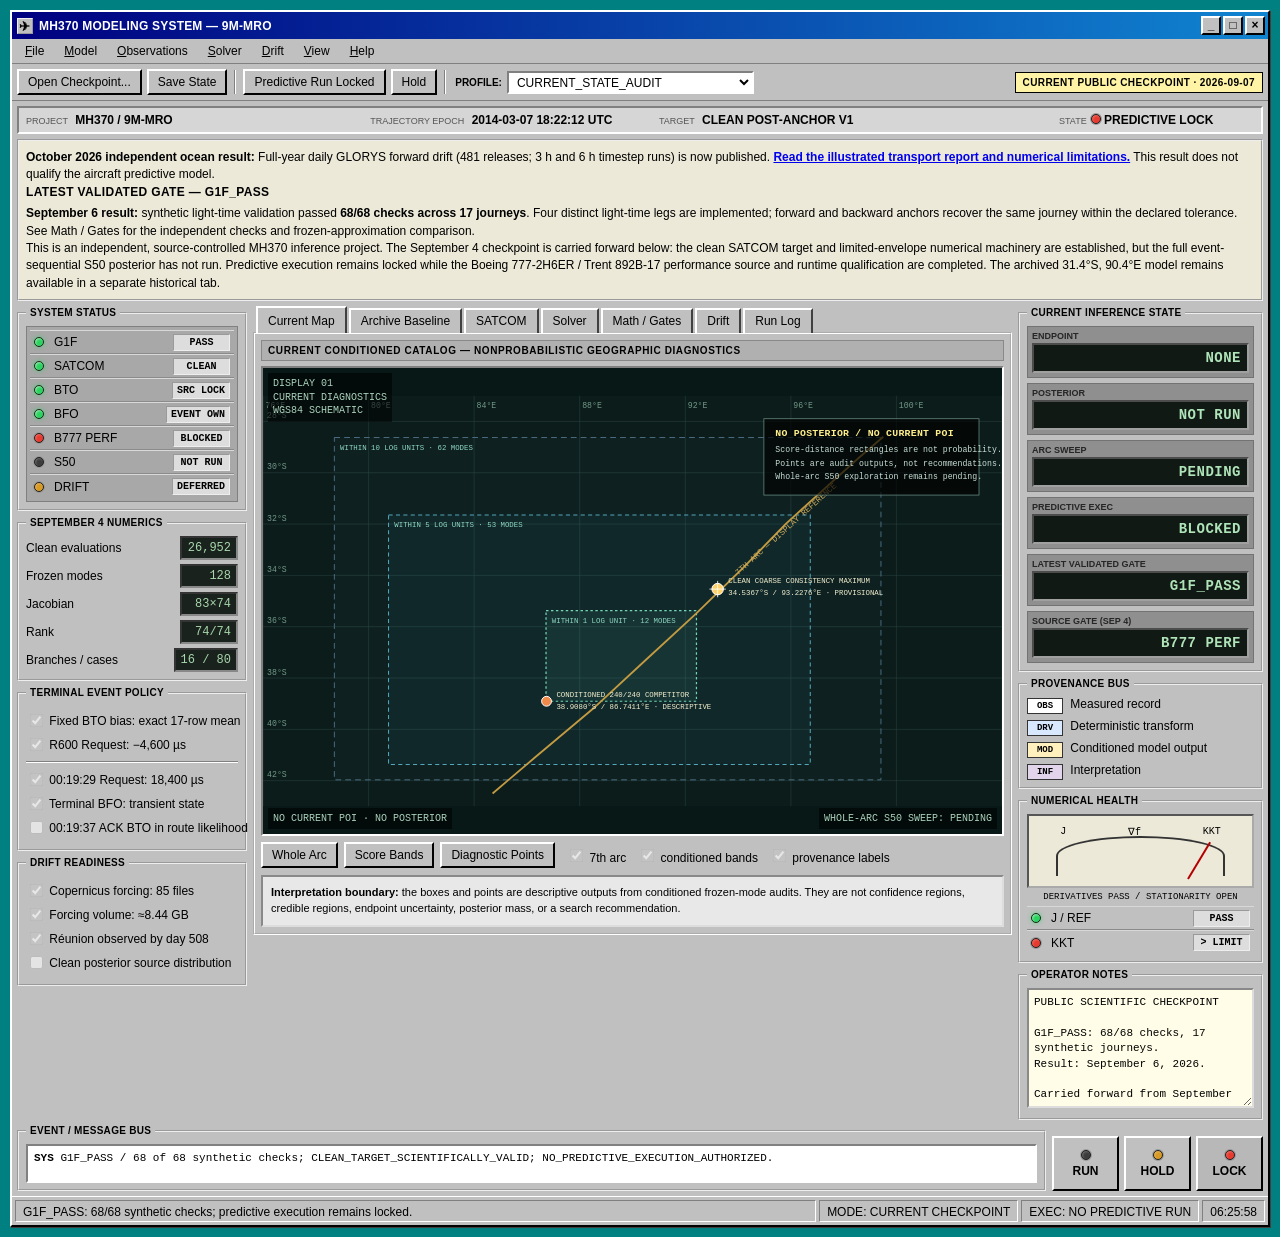
==== commit ed7e0cbc: "Publish illustrated 2014–15 MH370 daily ocean transport results and reproducible summaries" ====
--- a/index.html
+++ b/index.html
@@ -57,6 +57,7 @@
       </section>
 
       <section class="group-box overview-box" aria-label="Project overview">
+        <p><b>October 2026 independent ocean result:</b> Full-year daily GLORYS forward drift (481 releases; 3 h and 6 h timestep runs) is now published. <a href="drift-results.html"><b>Read the illustrated transport report and numerical limitations.</b></a> This result does not qualify the aircraft predictive model.</p>
         <strong>LATEST VALIDATED GATE — G1F_PASS</strong>
         <p><b>September 6 result:</b> synthetic light-time validation passed <b>68/68 checks across 17 journeys</b>. Four distinct light-time legs are implemented; forward and backward anchors recover the same journey within the declared tolerance. See Math / Gates for the independent checks and frozen-approximation comparison.</p>
         <p>This is an independent, source-controlled MH370 inference project. The September 4 checkpoint is carried forward below: the clean SATCOM target and limited-envelope numerical machinery are established, but the full event-sequential S50 posterior has not run. Predictive execution remains locked while the Boeing 777-2H6ER / Trent 892B-17 performance source and runtime qualification are completed. The archived 31.4°S, 90.4°E model remains available in a separate historical tab.</p>
@@ -211,6 +212,12 @@
 
           <div class="tab-panel" id="tab-drift">
             <div class="panel-caption">OCEAN-FORCING ASSET READY / INFERENCE COUPLING DEFERRED</div>
+            <div class="annotation-box" style="background:#fffdf0;border-left:5px solid #aa7b1d;padding:11px;margin-bottom:12px" aria-label="Completed daily GLORYS forward-transport study">
+              <b>NEW — 365-DAY HISTORICAL TRANSPORT STUDY · OCT 2026</b>
+              <p>481 hypothetical surface releases were followed using daily GLORYS currents with fixed 1.2% wind slip. The 6 h / 3 h runs recorded 13 / 11 westward 80°E crossings versus 451 / 452 eastward 100°E crossings. South-then-westward excursions occurred, but rarely became westward transport.</p>
+              <p><a href="drift-results.html"><b>OPEN COMPLETE OCEAN TRANSPORT REPORT, FIGURES AND RESULT TABLES →</b></a></p>
+              <small>Independent circulation diagnostic only. No inferred crash site, search recommendation or aircraft-to-drift coupling.</small>
+            </div>
             <div class="drift-layout">
               <fieldset class="group-box"><legend>FORCING ASSET</legend>
                 <div class="digital-readouts"><div><span>NETCDF FILES</span><output>85</output></div><div><span>BYTES</span><output>≈8.44×10⁹</output></div><div><span>ARCHIVE PARTS</span><output>5</output></div><div><span>RÉUNION BOUND</span><output>≤508 d</output></div></div>
